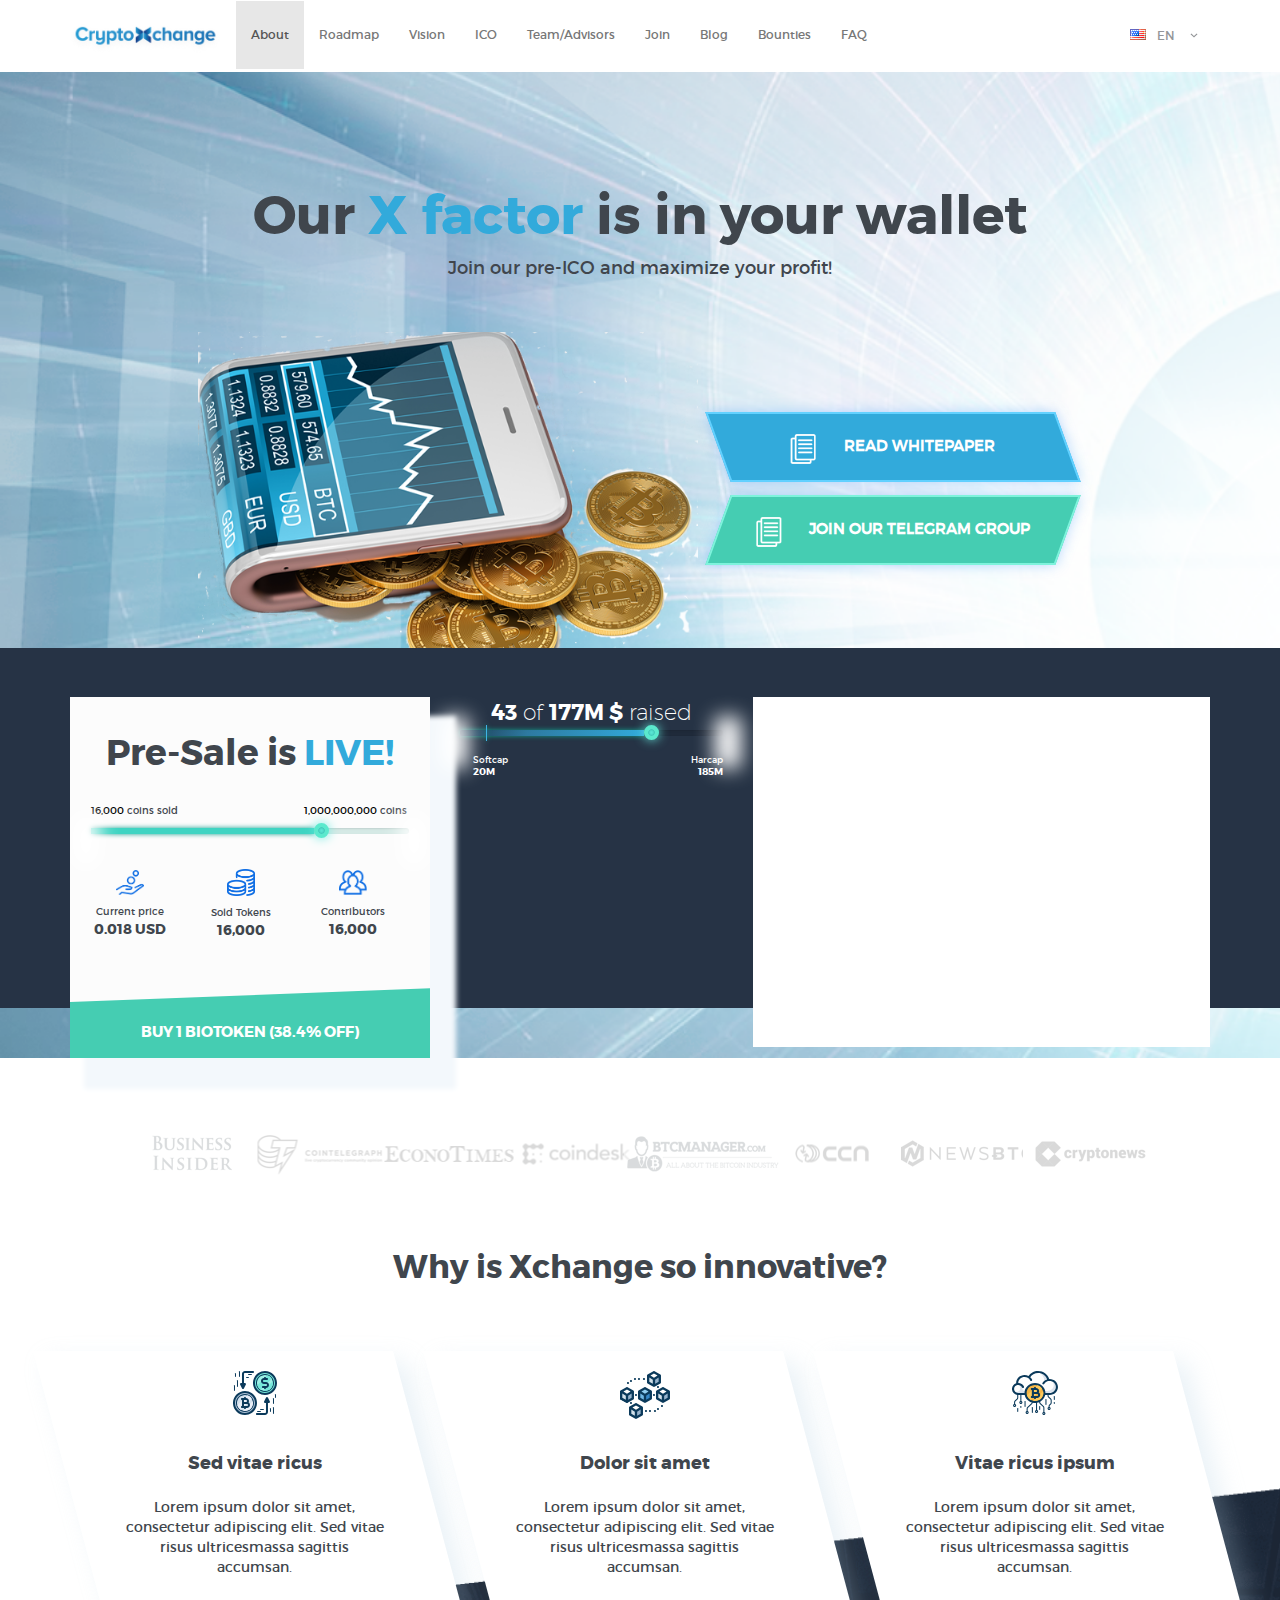
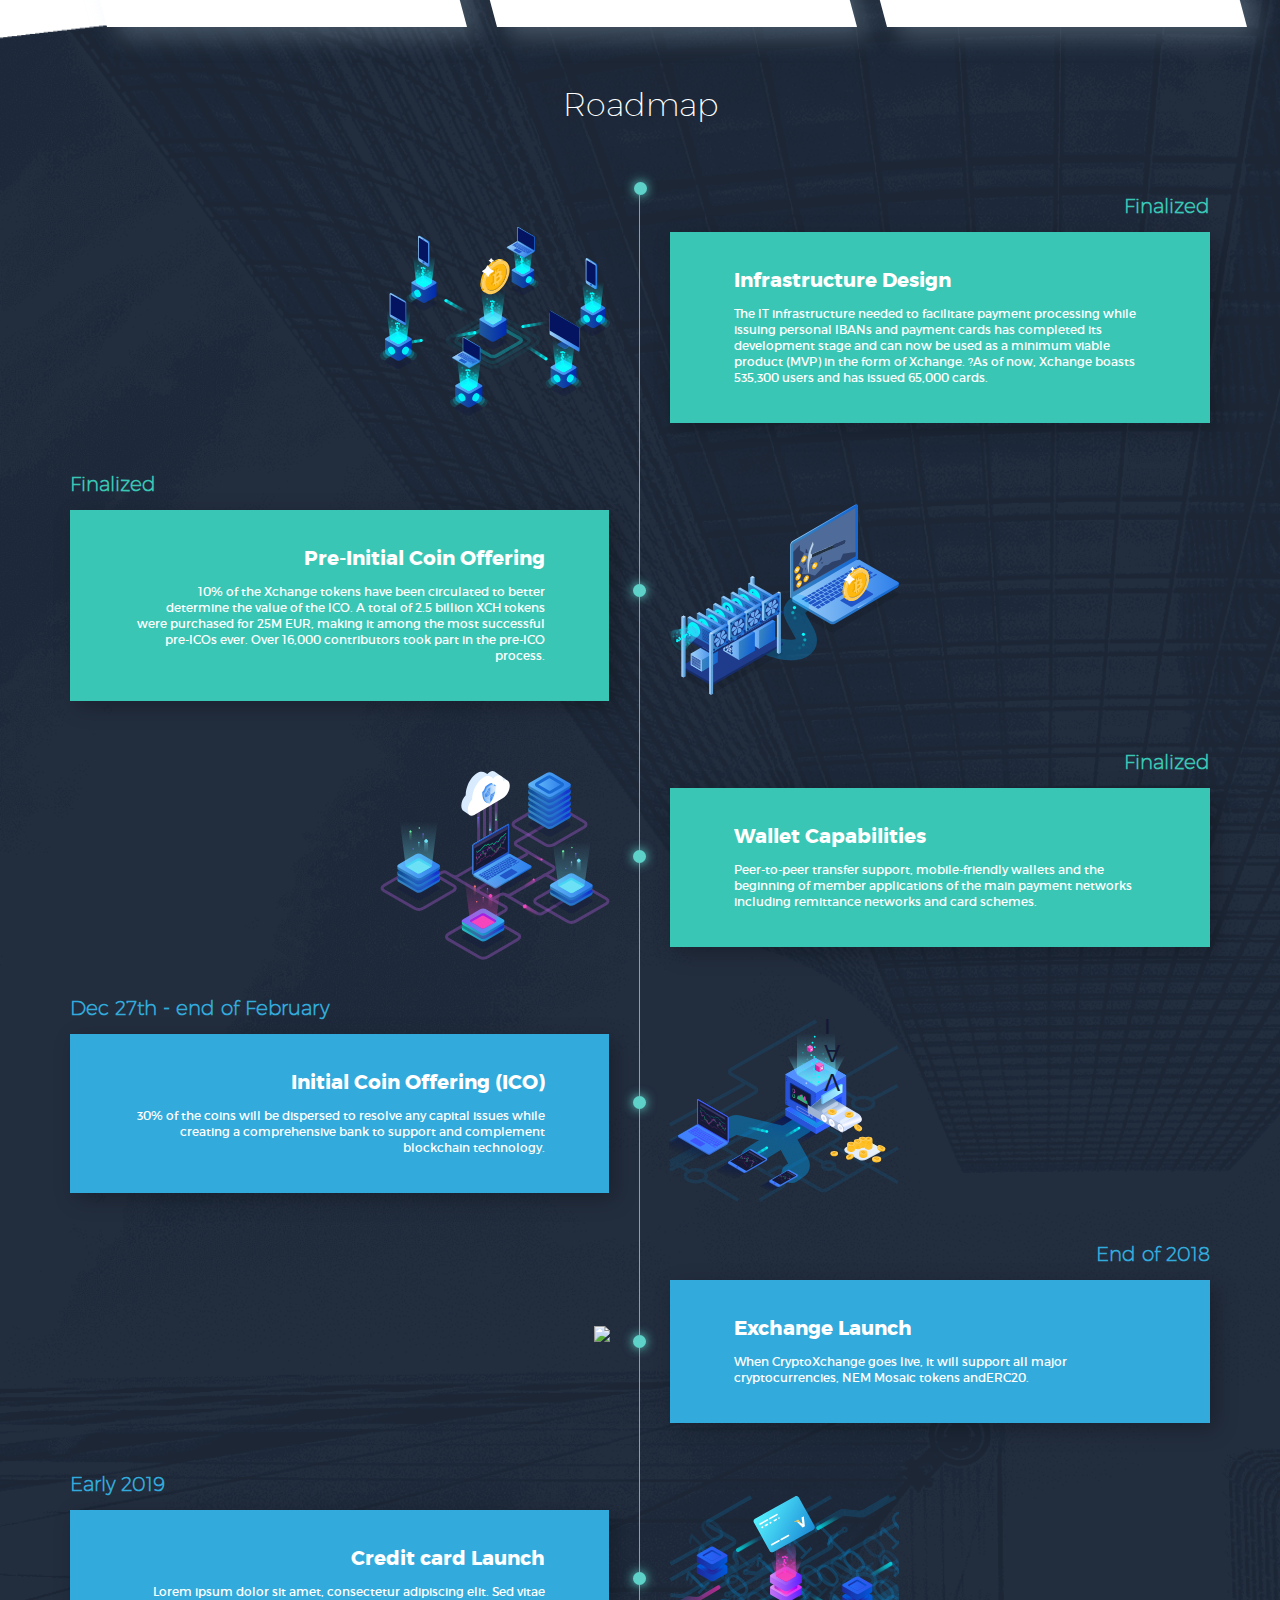
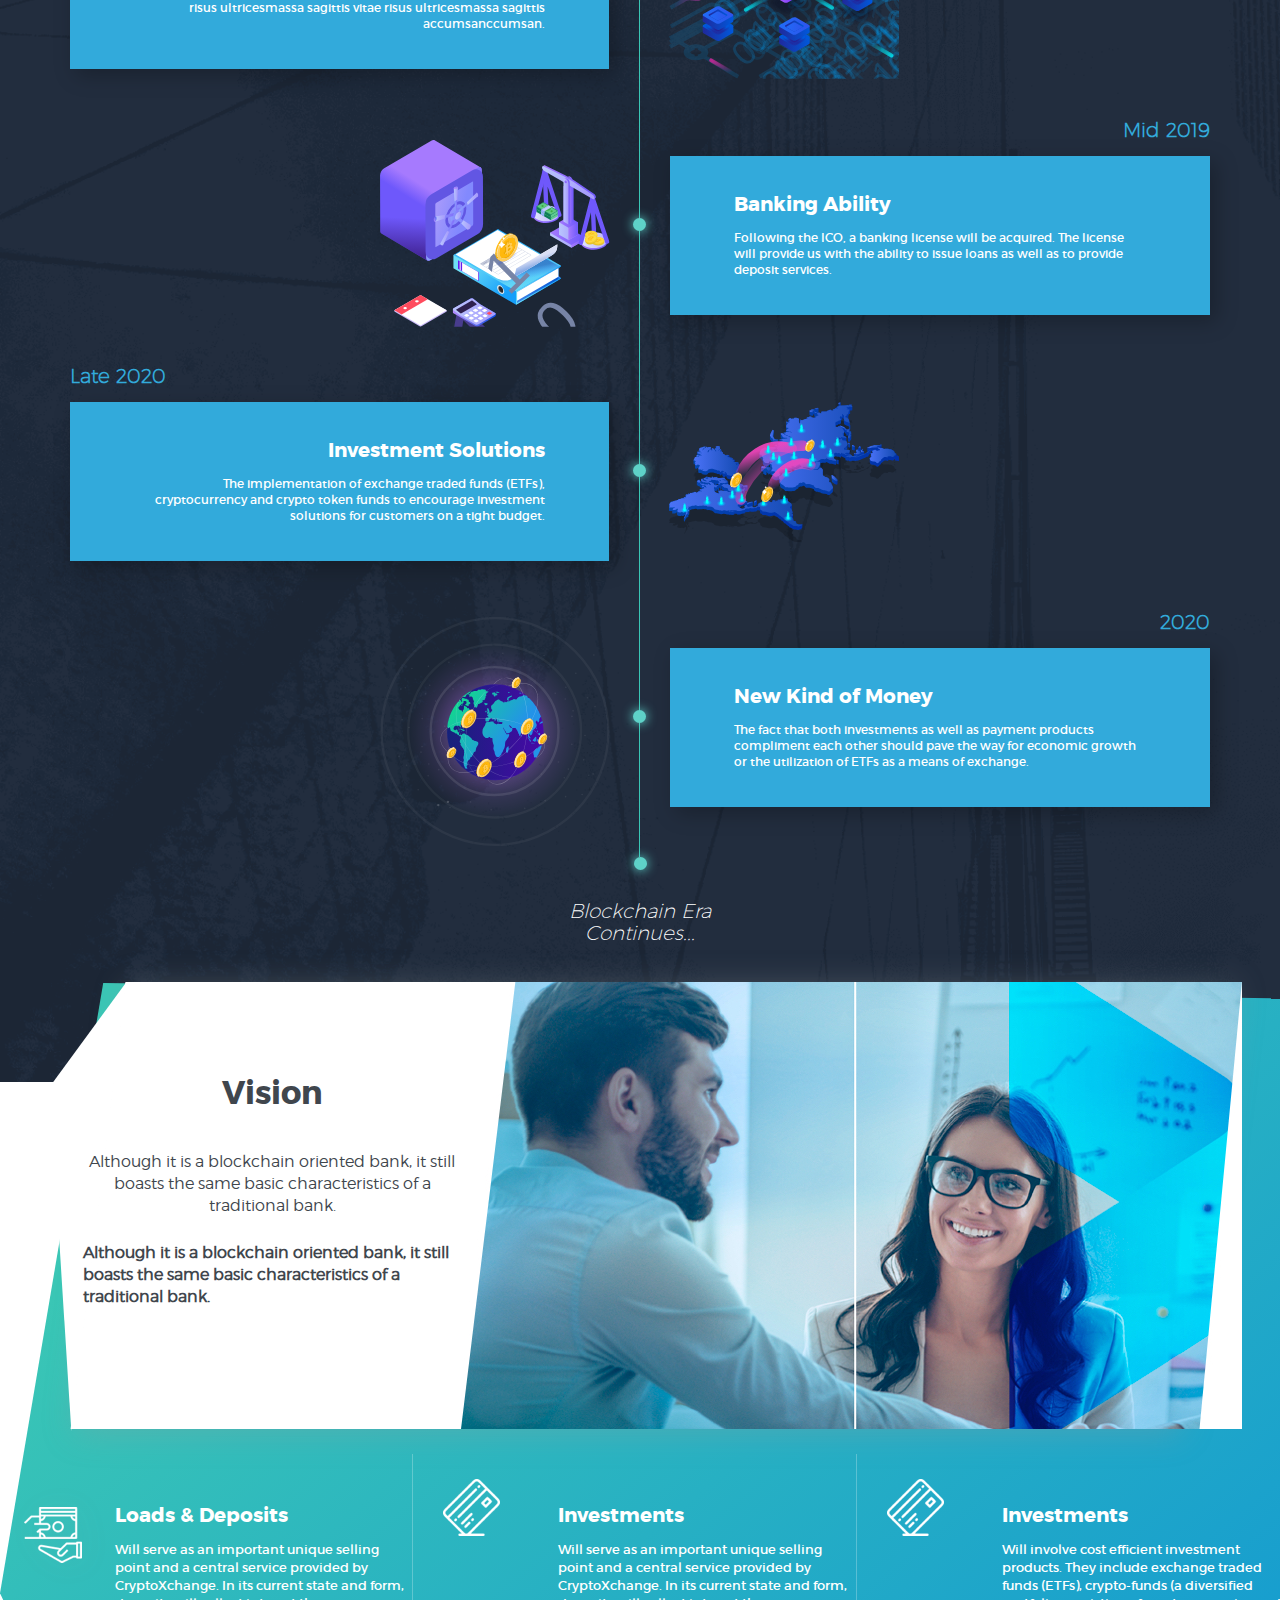
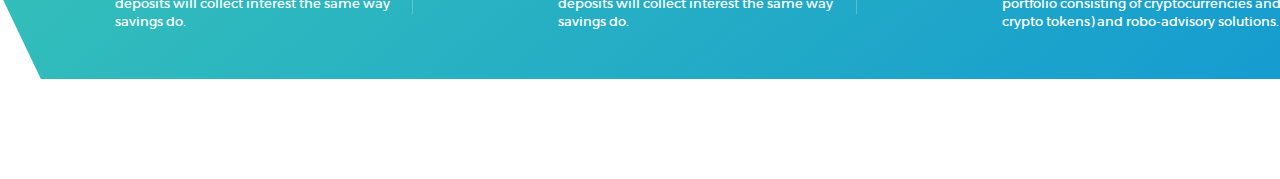
==== index.html @ 77840609 "First commit" ====
<!DOCTYPE html>
<html lang="en">

<head>
    <meta charset="utf-8">
    <meta http-equiv="X-UA-Compatible" content="IE=edge">
    <meta name="viewport" content="width=device-width, initial-scale=1">
    <!-- The above 3 meta tags *must* come first in the head; any other head content must come *after* these tags -->
    <title>CryptoXchange</title>

    <!-- Bootstrap -->
    <link href="css/bootstrap.min.css" rel="stylesheet">
    <link href="css/style.css" rel="stylesheet">
    <link rel="stylesheet" type="text/css" href="css/msdropdown/dd.css" />
    <link rel="stylesheet" type="text/css" href="css/msdropdown/flags.css" />
    <!--     <link href="https://fonts.googleapis.com/css?family=Lato" rel="stylesheet"> -->
    <link rel="stylesheet" href="OwlCarousel/dist/assets/owl.carousel.min.css">
    <link rel="stylesheet" href="OwlCarousel/dist/assets/owl.theme.default.min.css">
    <link rel="stylesheet" href="https://maxcdn.bootstrapcdn.com/font-awesome/4.7.0/css/font-awesome.min.css">
    <link href="https://cdn.rawgit.com/michalsnik/aos/2.1.1/dist/aos.css" rel="stylesheet">
    <link rel="icon" type="image/png" href="images/fav.png" />
    <link href="css/toastr.css" rel="stylesheet" />

</head>

<body>

    <!-- Navbar Starts -->
    <section class="navbar">

        <nav class="navbar navbar-default top-nav">
            <div class="container">
                <div class="navbar-header">
                    <button type="button" class="navbar-toggle" data-toggle="collapse" data-target="#myNavbar">
                        <span class="icon-bar"></span>
                        <span class="icon-bar"></span>
                        <span class="icon-bar"></span>
                    </button>
                    <a class="navbar-brand" href="#">
                        <img src="images/logo.png">
                    </a>
                </div>
                <div class="collapse navbar-collapse" id="myNavbar">
                    <ul class="nav navbar-nav">
                        <li class="active">
                            <a class="mont-regular" href="#">About</a>
                        </li>
                        <li>
                            <a class="mont-regular" href="#">Roadmap</a>
                        </li>
                        <li>
                            <a class="mont-regular" href="#">Vision</a>
                        </li>
                        <li>
                            <a class="mont-regular" href="#">ICO</a>
                        </li>

                        <li>
                            <a class="mont-regular" href="#">Team/Advisors</a>
                        </li>

                        <li>
                            <a class="mont-regular" href="#">Join</a>
                        </li>
                        <li>
                            <a class="mont-regular" href="#">Blog</a>
                        </li>

                        <li>
                            <a class="mont-regular" href="#">Bounties</a>
                        </li>

                        <li>
                            <a class="mont-regular" href="#">FAQ</a>
                        </li>
                    </ul>
                    <ul class="nav navbar-nav navbar-right">
                        <li>
                            <select onchange="changeLanguage(this.value)" name="countries" id="countries" style="min-width: 100px;margin-top: 23px;border-radius: 0px;height: 22px;padding-left: 15px;">
                                <option value='en' data-image="images/msdropdown/icons/blank.gif" data-imagecss="flag us" data-title="English">EN</option>
                                <option value='es' data-image="images/msdropdown/icons/blank.gif" data-imagecss="flag esp" data-title="Spanish">ESP</option>
                            </select>


                        </li>
                    </ul>
                </div>
            </div>
        </nav>

    </section>


    <!-- Navbar Ends -->

    <!-- Landing Section Starts -->

    <section class="landing-section">


        <div class="heading-box">
            <h1 class="header-text p-color mont-bold">Our
                <span class="x-factor mont-bold">X factor </span>is in your wallet</h1>

            <p class="bottom-small p-color mont-light">Join our pre-ICO and maximize your profit!</p>
        </div>

        <div class="image-buttons clearfix">

            <div class="pull-left wallet-phone">

                <img src="images/phone-wallet.png" alt="Phone as Wallet" />

            </div>

            <div class="pull-left slanted-btns-stacked">

                <a class="parallelogram skew-20 slanted text-uppercase text-center white mont-regular blue-bg margin-bottom-13" href="#">

                    <div class="unskew-20">
                        <img src="images/text-document-icon.png" alt="Document image" /> Read whitepaper
                    </div>

                </a>

                <a class="parallelogram skew--20 slanted text-uppercase text-center white mont-regular green-bg" href="#">

                    <div class="unskew--20">
                        <img src="images/text-document-icon.png" alt="Document image" /> Join our telegram group
                    </div>

                </a>


            </div>

        </div>


        <div class="container">



            <div class="row">

                <div class="col-lg-4">
                    <div class="live-presale">
                        <div class="back-div"></div>
                        <div class="padding-wrapper">


                            <h1 class="text-center p-color">Pre-Sale is
                                <span class="mont-bold primary-color text-uppercase">Live!</span>
                            </h1>

                            <div class="floating-p">
                                <p class="left-aligned black mont-light">16,000
                                    <span class="p-color">coins sold</span>
                                </p>
                                <p class="right-aligned black mont-light">1,000,000,000
                                    <span class="p-color">coins</span>
                                </p>
                            </div>
                            <div class="progress presale-progress">
                                <div class="knob"></div>
                                <div class="progress-bar" role="progressbar" aria-valuenow="70" aria-valuemin="0" aria-valuemax="100" style="width:70%">
                                </div>
                            </div>

                            <div class="list-stats clearfix">
                                <ul class="stats cleafix">
                                    <li>

                                        <img src="images/cash.png" class="height50">
                                        <p class="mont-light p-color font-10 li-head">
                                            Current price
                                        </p>
                                        <p class="li-text p-color">
                                            0.018 USD
                                        </p>

                                    </li>

                                    <li>
                                        <img src="images/coins.png" class="height50">
                                        <p class="mont-light p-color font-10 li-head">
                                            Sold Tokens
                                        </p>
                                        <p class="li-text p-color">
                                            16,000
                                        </p>
                                    </li>

                                    <li>
                                        <img src="images/group.png" class="height50">
                                        <p class="mont-light p-color font-10 li-head">
                                            Contributors
                                        </p>
                                        <p class="li-text p-color">
                                            16,000
                                        </p>

                                    </li>


                                </ul>
                            </div>

                        </div>

                        <div class="footer">

                            <p>Buy 1 biotoken (38.4% off)</p>

                        </div>


                    </div>

                </div>

                <div class="col-lg-3">

                    <div class="raised-box">
                        <p class="mont-u-light white text-center raised-text">
                            <span class="white mont-bold">43</span> of
                            <span class="white mont-bold">177M $</span> raised</p>
                    </div>



                    <div class="progress raised-progress">
                        <div class="soft-cap">

                        </div>
                        <div class="knob"></div>
                        <div class="progress-bar" role="progressbar" aria-valuenow="70" aria-valuemin="0" aria-valuemax="100" style="width:70%">
                        </div>
                    </div>

                    <div class="floating-caps">
                        <ul class="two-lists">
                            <li class="soft-cap-bar">
                                <p class="left-aligned black mont-light">Softcap</p>
                                <p class="block-span">20M</p>
                            </li>
                            <li>
                                <p class="right-aligned black mont-light">Harcap</p>
                                <p class="right-aligned block-span">185M</p>
                            </li>
                        </ul>

                    </div>


                </div>


                <div class="col-lg-5">

                    <div class="video-box">
                        <div class="resp-container">
                            <iframe class="resp-iframe" id="video" src="https://www.youtube.com/embed/AASd5ewKNSw?enablejsapi=1&html5=1" frameborder="0"
                                allowfullscreen></iframe>
                        </div>

                        <!-- <div class="video-container">

                        </div> -->

                    </div>


                </div>

            </div>


        </div>

    </section>

    <!-- Landing Section Ends -->


    <!-- News Section -->

    <section class="news-section">
        <ul class="news-list">
            <li>
                <div class="news-img-wrap">
                    <img src="images/insider.png" />
                </div>

            </li>
            <li>
                <div class="news-img-wrap">
                    <img src="images/cointelegram.png" />
                </div>

            </li>
            <li>
                <div class="news-img-wrap">
                    <img src="images/econotimes.png" />
                </div>

            </li>
            <li>
                <div class="news-img-wrap">
                    <img src="images/coindesk.png" />
                </div>
            </li>
            <li>
                <div class="news-img-wrap">
                    <img src="images/btcmanager.png" />
                </div>
            </li>
            <li>
                <div class="news-img-wrap">
                    <img src="images/ccn.png" />
                </div>
            </li>
            <li>
                <div class="news-img-wrap">
                    <img src="images/newsbt.png" />
                </div>
            </li>
            <li>
                <div class="news-img-wrap">
                    <img src="images/cryptonews.png" />
                </div>
            </li>
        </ul>

        <div class='clear'></div>
    </section>


    <!-- News Section -->



    <!-- Why Section -->


    <section class="why-section">


        <h1 class="mont-bold p-color text-center font-32">Why is Xchange so innovative?</h1>

        <div class="roadmap-inner">
            <div class="container">


                <div class="row m-t-66">

                    <div class="col-lg-4">

                        <div class="service-slanted">
                            <div class="unskew-15">


                                <div class="icon">
                                    <svg width="44px" height="44px" viewBox="0 0 44 44" version="1.1" xmlns="http://www.w3.org/2000/svg" xmlns:xlink="http://www.w3.org/1999/xlink">

                                        <g id="Page-1" stroke="none" stroke-width="1" fill="none" fill-rule="evenodd">
                                            <g id="Landing-page-5" transform="translate(-546.000000, -1340.000000)">
                                                <g id="Group-10" transform="translate(345.000000, 1282.000000)">
                                                    <g id="icon1" transform="translate(201.000000, 58.000000)">
                                                        <path d="M37.5,41 C37.224,41 37,40.776 37,40.5 L37,37.5 C37,37.224 37.224,37 37.5,37 C37.776,37 38,37.224 38,37.5 L38,40.5 C38,40.776 37.776,41 37.5,41"
                                                            id="Fill-1" fill="#0B3A5B"></path>
                                                        <path d="M42.5,27 C42.224,27 42,26.776 42,26.5 L42,23.5 C42,23.224 42.224,23 42.5,23 C42.776,23 43,23.224 43,23.5 L43,26.5 C43,26.776 42.776,27 42.5,27"
                                                            id="Fill-3" fill="#0B3A5B"></path>
                                                        <path d="M24,40.5 C24,40.224 24.224,40 24.5,40 L27.5,40 C27.776,40 28,40.224 28,40.5 C28,40.776 27.776,41 27.5,41 L24.5,41 C24.224,41 24,40.776 24,40.5"
                                                            id="Fill-5" fill="#0B3A5B"></path>
                                                        <path d="M27,38.5 C27,38.224 27.224,38 27.5,38 L30.5,38 C30.776,38 31,38.224 31,38.5 C31,38.776 30.776,39 30.5,39 L27.5,39 C27.224,39 27,38.776 27,38.5"
                                                            id="Fill-7" fill="#0B3A5B"></path>
                                                        <path d="M15,3.5 C15,3.224 15.224,3 15.5,3 L18.5,3 C18.776,3 19,3.224 19,3.5 C19,3.776 18.776,4 18.5,4 L15.5,4 C15.224,4 15,3.776 15,3.5"
                                                            id="Fill-9" fill="#0B3A5B"></path>
                                                        <path d="M2.5,6 C2.224,6 2,5.776 2,5.5 L2,2.5 C2,2.224 2.224,2 2.5,2 C2.776,2 3,2.224 3,2.5 L3,5.5 C3,5.776 2.776,6 2.5,6"
                                                            id="Fill-11" fill="#0B3A5B"></path>
                                                        <path d="M40.5,43 C40.224,43 40,42.776 40,42.5 L40,36.5 C40,36.224 40.224,36 40.5,36 C40.776,36 41,36.224 41,36.5 L41,42.5 C41,42.776 40.776,43 40.5,43"
                                                            id="Fill-13" fill="#0B3A5B"></path>
                                                        <path d="M4.5,16 C4.224,16 4,15.776 4,15.5 L4,9.5 C4,9.224 4.224,9 4.5,9 C4.776,9 5,9.224 5,9.5 L5,15.5 C5,15.776 4.776,16 4.5,16"
                                                            id="Fill-15" fill="#0B3A5B"></path>
                                                        <path d="M15.5,7 L13.5,7 C13.224,7 13,6.776 13,6.5 C13,6.224 13.224,6 13.5,6 L15.5,6 C15.776,6 16,6.224 16,6.5 C16,6.776 15.776,7 15.5,7"
                                                            id="Fill-17" fill="#0B3A5B"></path>
                                                        <path d="M1.5,20 C1.224,20 1,19.776 1,19.5 L1,14.5 C1,14.224 1.224,14 1.5,14 C1.776,14 2,14.224 2,14.5 L2,19.5 C2,19.776 1.776,20 1.5,20"
                                                            id="Fill-19" fill="#0B3A5B"></path>
                                                        <path d="M40.5,27 C40.776,27 41,27.224 41,27.5 L41,32.5 C41,32.776 40.776,33 40.5,33 C40.224,33 40,32.776 40,32.5 L40,27.5 C40,27.224 40.224,27 40.5,27"
                                                            id="Fill-21" fill="#0B3A5B"></path>
                                                        <path d="M6.5,0 C6.776,0 7,0.224 7,0.5 L7,5.5 C7,5.776 6.776,6 6.5,6 C6.224,6 6,5.776 6,5.5 L6,0.5 C6,0.224 6.224,0 6.5,0"
                                                            id="Fill-23" fill="#0B3A5B"></path>
                                                        <path d="M23,32 C23,38.075 18.075,43 12,43 C5.925,43 1,38.075 1,32 C1,25.925 5.925,21 12,21 C18.075,21 23,25.925 23,32" id="Fill-25"
                                                            fill="#B0C4D8"></path>
                                                        <path d="M12,22 C6.486,22 2,26.486 2,32 C2,37.514 6.486,42 12,42 C17.514,42 22,37.514 22,32 C22,26.486 17.514,22 12,22 M12,44 C5.383,44 0,38.617 0,32 C0,25.383 5.383,20 12,20 C18.617,20 24,25.383 24,32 C24,38.617 18.617,44 12,44"
                                                            id="Fill-27" fill="#0B3A5B"></path>
                                                        <path d="M12,40 C7.589,40 4,36.411 4,32 C4,27.589 7.589,24 12,24 C16.411,24 20,27.589 20,32 C20,36.411 16.411,40 12,40" id="Fill-29"
                                                            fill="#D4E2EE"></path>
                                                        <path d="M12,23 C7.038,23 3,27.037 3,32 C3,36.963 7.038,41 12,41 C16.962,41 21,36.963 21,32 C21,27.037 16.962,23 12,23 M12,24 C16.418,24 20,27.582 20,32 C20,36.418 16.418,40 12,40 C7.582,40 4,36.418 4,32 C4,27.582 7.582,24 12,24"
                                                            id="Fill-31" fill="#0B3A5B"></path>
                                                        <path d="M14.3472,24.3516 L4.3512,34.3466 C4.9162,36.1886 6.1302,37.7426 7.7232,38.7526 L18.7532,27.7236 C17.7422,26.1296 16.1892,24.9156 14.3472,24.3516"
                                                            id="Fill-33" fill="#EAEFF8"></path>
                                                        <path d="M12,40 C16.418,40 20,36.418 20,32 C20,31.36 19.917,30.741 19.775,30.146 L10.146,39.775 C10.742,39.917 11.36,40 12,40"
                                                            id="Fill-35" fill="#EAEFF8"></path>
                                                        <path d="M14,35 L11,35 L11,33 L14,33 C14.551,33 15,33.448 15,34 C15,34.552 14.551,35 14,35 Z M13,29 C13.551,29 14,29.448 14,30 C14,30.552 13.551,31 13,31 L11,31 L11,29 L13,29 Z M15.599,31.471 C15.847,31.034 16,30.537 16,30 C16,28.346 14.654,27 13,27 C13,26.447 12.552,26 12,26 C11.448,26 11,26.447 11,27 L9,27 C8.448,27 8,27.447 8,28 C8,28.553 8.448,29 9,29 L9,35 C8.448,35 8,35.447 8,36 C8,36.553 8.448,37 9,37 L11,37 C11,37.553 11.448,38 12,38 C12.552,38 13,37.553 13,37 L14,37 C15.654,37 17,35.654 17,34 C17,32.935 16.438,32.003 15.599,31.471 Z"
                                                            id="Fill-37" fill="#0B3A5B"></path>
                                                        <path d="M43,12 C43,18.075 38.075,23 32,23 C25.925,23 21,18.075 21,12 C21,5.925 25.925,1 32,1 C38.075,1 43,5.925 43,12" id="Fill-39"
                                                            fill="#76E8DA"></path>
                                                        <path d="M32,2 C26.486,2 22,6.486 22,12 C22,17.514 26.486,22 32,22 C37.514,22 42,17.514 42,12 C42,6.486 37.514,2 32,2 M32,24 C25.383,24 20,18.617 20,12 C20,5.383 25.383,0 32,0 C38.617,0 44,5.383 44,12 C44,18.617 38.617,24 32,24"
                                                            id="Fill-41" fill="#0B3A5B"></path>
                                                        <path d="M32,20 C27.589,20 24,16.411 24,12 C24,7.589 27.589,4 32,4 C36.411,4 40,7.589 40,12 C40,16.411 36.411,20 32,20" id="Fill-43"
                                                            fill="#9FF0E6"></path>
                                                        <path d="M32,3 C27.038,3 23,7.037 23,12 C23,16.963 27.038,21 32,21 C36.962,21 41,16.963 41,12 C41,7.037 36.962,3 32,3 M32,4 C36.418,4 40,7.582 40,12 C40,16.418 36.418,20 32,20 C27.582,20 24,16.418 24,12 C24,7.582 27.582,4 32,4"
                                                            id="Fill-45" fill="#0B3A5B"></path>
                                                        <path d="M34.3472,4.3516 L24.3512,14.3466 C24.9162,16.1886 26.1302,17.7426 27.7232,18.7526 L38.7532,7.7236 C37.7422,6.1296 36.1892,4.9156 34.3472,4.3516"
                                                            id="Fill-47" fill="#76E8DA"></path>
                                                        <path d="M32,20 C36.418,20 40,16.418 40,12 C40,11.36 39.917,10.741 39.775,10.146 L30.146,19.775 C30.742,19.917 31.36,20 32,20"
                                                            id="Fill-49" fill="#76E8DA"></path>
                                                        <path d="M33,11 L31,11 C30.449,11 30,10.552 30,10 C30,9.448 30.449,9 31,9 L34,9 C34.552,9 35,8.553 35,8 C35,7.447 34.552,7 34,7 L33,7 C33,6.447 32.552,6 32,6 C31.448,6 31,6.447 31,7 C29.346,7 28,8.346 28,10 C28,11.654 29.346,13 31,13 L33,13 C33.551,13 34,13.448 34,14 C34,14.552 33.551,15 33,15 L30,15 C29.448,15 29,15.447 29,16 C29,16.553 29.448,17 30,17 L31,17 C31,17.553 31.448,18 32,18 C32.552,18 33,17.553 33,17 C34.654,17 36,15.654 36,14 C36,12.346 34.654,11 33,11"
                                                            id="Fill-51" fill="#0B3A5B"></path>
                                                        <path d="M36.8945,30.5527 L34.8945,26.5527 C34.5555,25.8747 33.4445,25.8747 33.1055,26.5527 L31.1055,30.5527 C30.9505,30.8627 30.9675,31.2307 31.1495,31.5257 C31.3315,31.8207 31.6535,31.9997 31.9995,31.9997 L32.9995,31.9997 L32.9995,40.9997 C32.9995,41.5517 32.5515,41.9997 31.9995,41.9997 L23.9995,41.9997 C23.4475,41.9997 22.9995,42.4477 22.9995,42.9997 C22.9995,43.5527 23.4475,43.9997 23.9995,43.9997 L31.9995,43.9997 C33.6545,43.9997 34.9995,42.6547 34.9995,40.9997 L34.9995,31.9997 L35.9995,31.9997 C36.3465,31.9997 36.6685,31.8207 36.8505,31.5257 C37.0325,31.2307 37.0495,30.8627 36.8945,30.5527"
                                                            id="Fill-53" fill="#0B3A5B"></path>
                                                        <path d="M20,0 L12,0 C10.346,0 9,1.346 9,3 L9,12 L8,12 C7.653,12 7.332,12.18 7.149,12.475 C6.967,12.77 6.951,13.138 7.105,13.447 L9.105,17.447 C9.275,17.786 9.621,18 10,18 C10.379,18 10.725,17.786 10.895,17.447 L12.895,13.447 C13.049,13.138 13.033,12.77 12.851,12.475 C12.668,12.18 12.347,12 12,12 L11,12 L11,3 C11,2.448 11.449,2 12,2 L20,2 C20.552,2 21,1.553 21,1 C21,0.447 20.552,0 20,0"
                                                            id="Fill-55" fill="#0B3A5B"></path>
                                                    </g>
                                                </g>
                                            </g>
                                        </g>
                                    </svg>
                                </div>

                                <p class="mont-bold p-color text-center font-18 service-head">Sed vitae ricus</p>

                                <p class="mont-e-light font-14 p-color">Lorem ipsum dolor sit amet, consectetur adipiscing elit. Sed vitae risus ultricesmassa sagittis
                                    accumsan.

                                </p>
                            </div>
                        </div>

                    </div>

                    <div class="col-lg-4">

                        <div class="service-slanted">

                            <div class="unskew-15">

                                <div class="icon">
                                    <svg width="50px" height="48px" viewBox="0 0 50 48" version="1.1" xmlns="http://www.w3.org/2000/svg" xmlns:xlink="http://www.w3.org/1999/xlink">

                                        <defs>
                                            <polygon id="path-1" points="0 0 14 0 14 16.0001143 0 16.0001143"></polygon>
                                            <polygon id="path-3" points="0 -0.000457142857 14 -0.000457142857 14 16 0 16"></polygon>
                                        </defs>
                                        <g id="Page-1" stroke="none" stroke-width="1" fill="none" fill-rule="evenodd">
                                            <g id="Landing-page-5" transform="translate(-939.000000, -1337.000000)">
                                                <g id="Group-9" transform="translate(739.000000, 1282.000000)">
                                                    <g id="icon2" transform="translate(200.000000, 55.000000)">
                                                        <path d="M35,24 C35,24.553 34.553,25 34,25 C33.447,25 33,24.553 33,24 C33,23.447 33.447,23 34,23 C34.553,23 35,23.447 35,24"
                                                            id="Fill-1" fill="#0B3A5B"></path>
                                                        <path d="M17,24 C17,24.553 16.553,25 16,25 C15.447,25 15,24.553 15,24 C15,23.447 15.447,23 16,23 C16.553,23 17,23.447 17,24"
                                                            id="Fill-3" fill="#0B3A5B"></path>
                                                        <path d="M12,32 C12,32.553 11.553,33 11,33 C10.447,33 10,32.553 10,32 C10,31.447 10.447,31 11,31 C11.553,31 12,31.447 12,32"
                                                            id="Fill-5" fill="#0B3A5B"></path>
                                                        <path d="M39,16 C39,16.553 38.553,17 38,17 C37.447,17 37,16.553 37,16 C37,15.447 37.447,15 38,15 C38.553,15 39,15.447 39,16"
                                                            id="Fill-7" fill="#0B3A5B"></path>
                                                        <path d="M12,10 C12,10.553 11.553,11 11,11 C10.447,11 10,10.553 10,10 C10,9.447 10.447,9 11,9 C11.553,9 12,9.447 12,10" id="Fill-9"
                                                            fill="#0B3A5B"></path>
                                                        <path d="M9,12 C9,12.553 8.553,13 8,13 C7.447,13 7,12.553 7,12 C7,11.447 7.447,11 8,11 C8.553,11 9,11.447 9,12" id="Fill-11"
                                                            fill="#0B3A5B"></path>
                                                        <path d="M16,8 C16,8.553 15.553,9 15,9 C14.447,9 14,8.553 14,8 C14,7.447 14.447,7 15,7 C15.553,7 16,7.447 16,8" id="Fill-13"
                                                            fill="#0B3A5B"></path>
                                                        <path d="M20,8 C20,8.553 19.553,9 19,9 C18.447,9 18,8.553 18,8 C18,7.447 18.447,7 19,7 C19.553,7 20,7.447 20,8" id="Fill-15"
                                                            fill="#0B3A5B"></path>
                                                        <path d="M25,8 C25,8.553 24.553,9 24,9 C23.447,9 23,8.553 23,8 C23,7.447 23.447,7 24,7 C24.553,7 25,7.447 25,8" id="Fill-17"
                                                            fill="#0B3A5B"></path>
                                                        <path d="M37,38 C37,37.447 37.447,37 38,37 C38.553,37 39,37.447 39,38 C39,38.553 38.553,39 38,39 C37.447,39 37,38.553 37,38"
                                                            id="Fill-19" fill="#0B3A5B"></path>
                                                        <path d="M41,35 C41,34.447 41.447,34 42,34 C42.553,34 43,34.447 43,35 C43,35.553 42.553,36 42,36 C41.447,36 41,35.553 41,35"
                                                            id="Fill-21" fill="#0B3A5B"></path>
                                                        <path d="M34,40 C34,39.447 34.447,39 35,39 C35.553,39 36,39.447 36,40 C36,40.553 35.553,41 35,41 C34.447,41 34,40.553 34,40"
                                                            id="Fill-23" fill="#0B3A5B"></path>
                                                        <path d="M29,40 C29,39.447 29.447,39 30,39 C30.553,39 31,39.447 31,40 C31,40.553 30.553,41 30,41 C29.447,41 29,40.553 29,40"
                                                            id="Fill-25" fill="#0B3A5B"></path>
                                                        <path d="M25,40 C25,39.447 25.447,39 26,39 C26.553,39 27,39.447 27,40 C27,40.553 26.553,41 26,41 C25.447,41 25,40.553 25,40"
                                                            id="Fill-27" fill="#0B3A5B"></path>
                                                        <polygon id="Fill-29" fill="#D3E1EA" points="7 31 1 27.6666667 1 21 7 24.3333333"></polygon>
                                                        <polygon id="Stroke-31" stroke="#0B3A5B" stroke-width="2" stroke-linecap="round" stroke-linejoin="round" points="7 31 1 27.6666667 1 21 7 24.3333333"></polygon>
                                                        <polygon id="Fill-33" fill="#FEFEFE" points="33.5 8 28 4.5 33.5 1 39 4.5"></polygon>
                                                        <polygon id="Fill-35" fill="#D3E1EA" points="34 15 28 11.6666667 28 5 34 8.33333333"></polygon>
                                                        <polygon id="Fill-37" fill="#98B4CD" points="34 15 40 11.6666667 40 5 34 8.33333333"></polygon>
                                                        <g id="Group-41" transform="translate(27.000000, 0.000000)">
                                                            <mask id="mask-2" fill="white">
                                                                <use xlink:href="#path-1"></use>
                                                            </mask>
                                                            <g id="Clip-40"></g>
                                                            <path d="M8.16666667,12.8389714 L8.16666667,8.64697143 L11.6666667,6.58982857 L11.6666667,10.7806857 L8.16666667,12.8389714 Z M2.33333333,6.58982857 L5.83333333,8.64697143 L5.83333333,12.8389714 L2.33333333,10.7806857 L2.33333333,6.58982857 Z M7,2.47554286 L10.5665,4.57154286 L7,6.66754286 L3.4335,4.57154286 L7,2.47554286 Z M13.4341667,3.59097143 L7.60083333,0.1624 C7.22983333,-0.0547428571 6.77016667,-0.0547428571 6.39916667,0.1624 L0.565833333,3.59097143 C0.214666667,3.79782857 0,4.16925714 0,4.57154286 L0,11.4286857 C0,11.8298286 0.214666667,12.2012571 0.565833333,12.4081143 L6.39916667,15.8366857 C6.58583333,15.9464 6.79233333,16.0001143 7,16.0001143 C7.20766667,16.0001143 7.41416667,15.9464 7.60083333,15.8366857 L13.4341667,12.4081143 C13.7853333,12.2012571 14,11.8298286 14,11.4286857 L14,4.57154286 C14,4.16925714 13.7853333,3.79782857 13.4341667,3.59097143 Z"
                                                                id="Fill-39" fill="#0B3A5B" mask="url(#mask-2)"></path>
                                                        </g>
                                                        <polygon id="Fill-42" fill="#FEFEFE" points="42.5 24 37 20.5 42.5 17 48 20.5"></polygon>
                                                        <polygon id="Fill-44" fill="#D3E1EA" points="43 31 37 27.6666667 37 21 43 24.3333333"></polygon>
                                                        <polygon id="Fill-46" fill="#98B4CD" points="43 31 49 27.6666667 49 21 43 24.3333333"></polygon>
                                                        <path d="M44.1666667,28.83897 L44.1666667,24.6471197 L47.6666667,22.5900504 L47.6666667,26.7807578 L44.1666667,28.83897 Z M38.3333333,22.5900504 L41.8333333,24.6471197 L41.8333333,28.83897 L38.3333333,26.7807578 L38.3333333,22.5900504 Z M43,18.4759116 L46.5665,20.5718367 L43,22.6677619 L39.4335,20.5718367 L43,18.4759116 Z M49.4341667,19.5913003 L43.6008333,16.1628513 C43.2298333,15.9457162 42.7701667,15.9457162 42.3991667,16.1628513 L36.5658333,19.5913003 C36.2146667,19.7981501 36,20.1695654 36,20.5718367 L36,27.4287347 C36,27.8298632 36.2146667,28.2012785 36.5658333,28.4081283 L42.3991667,31.8365773 C42.5858333,31.9462876 42.7923333,32 43,32 C43.2076667,32 43.4141667,31.9462876 43.6008333,31.8365773 L49.4341667,28.4081283 C49.7853333,28.2012785 50,27.8298632 50,27.4287347 L50,20.5718367 C50,20.1695654 49.7853333,19.7981501 49.4341667,19.5913003 Z"
                                                            id="Fill-48" fill="#0B3A5B"></path>
                                                        <polygon id="Fill-50" fill="#FEFEFE" points="15.5 40 10 36.5 15.5 33 21 36.5"></polygon>
                                                        <polygon id="Fill-52" fill="#D3E1EA" points="16 47 10 43.6666667 10 37 16 40.3333333"></polygon>
                                                        <polygon id="Fill-54" fill="#98B4CD" points="16 47 22 43.6666667 22 37 16 40.3333333"></polygon>
                                                        <g id="Group-58" transform="translate(9.000000, 32.000000)">
                                                            <mask id="mask-4" fill="white">
                                                                <use xlink:href="#path-3"></use>
                                                            </mask>
                                                            <g id="Clip-57"></g>
                                                            <path d="M8.16666667,12.8389714 L8.16666667,8.64697143 L11.6666667,6.58982857 L11.6666667,10.7806857 L8.16666667,12.8389714 Z M2.33333333,6.58982857 L5.83333333,8.64697143 L5.83333333,12.8389714 L2.33333333,10.7806857 L2.33333333,6.58982857 Z M7,2.47554286 L10.5665,4.57154286 L7,6.66754286 L3.4335,4.57154286 L7,2.47554286 Z M13.4341667,3.59097143 L7.60083333,0.1624 C7.22983333,-0.0547428571 6.77016667,-0.0547428571 6.39916667,0.1624 L0.565833333,3.59097143 C0.214666667,3.79782857 0,4.1704 0,4.57154286 L0,11.4286857 C0,11.8298286 0.214666667,12.2012571 0.565833333,12.4081143 L6.39916667,15.8366857 C6.58583333,15.9464 6.79233333,16.0001143 7,16.0001143 C7.20766667,16.0001143 7.41416667,15.9464 7.60083333,15.8366857 L13.4341667,12.4081143 C13.7853333,12.2012571 14,11.8298286 14,11.4286857 L14,4.57154286 C14,4.1704 13.7853333,3.79782857 13.4341667,3.59097143 Z"
                                                                id="Fill-56" fill="#0B3A5B" mask="url(#mask-4)"></path>
                                                        </g>
                                                        <polygon id="Fill-59" fill="#90CDEF" points="24.5 24 19 20.5 24.5 17 30 20.5"></polygon>
                                                        <polygon id="Fill-61" fill="#6FB7E4" points="25 31 19 27.6666667 19 21 25 24.3333333"></polygon>
                                                        <polygon id="Fill-63" fill="#3688C8" points="25 31 31 27.6666667 31 21 25 24.3333333"></polygon>
                                                        <path d="M26.1666667,28.83897 L26.1666667,24.6471197 L29.6666667,22.5900504 L29.6666667,26.7807578 L26.1666667,28.83897 Z M20.3333333,22.5900504 L23.8333333,24.6471197 L23.8333333,28.83897 L20.3333333,26.7807578 L20.3333333,22.5900504 Z M25,18.4759116 L28.5665,20.5718367 L25,22.6677619 L21.4335,20.5718367 L25,18.4759116 Z M31.4341667,19.5913003 L25.6008333,16.1628513 C25.2298333,15.9457162 24.7701667,15.9457162 24.3991667,16.1628513 L18.5658333,19.5913003 C18.2146667,19.7981501 18,20.1707082 18,20.5718367 L18,27.4287347 C18,27.8298632 18.2146667,28.2012785 18.5658333,28.4081283 L24.3991667,31.8365773 C24.5858333,31.9462876 24.7923333,32 25,32 C25.2076667,32 25.4141667,31.9462876 25.6008333,31.8365773 L31.4341667,28.4081283 C31.7853333,28.2012785 32,27.8298632 32,27.4287347 L32,20.5718367 C32,20.1707082 31.7853333,19.7981501 31.4341667,19.5913003 Z"
                                                            id="Fill-65" fill="#0B3A5B"></path>
                                                        <polygon id="Fill-67" fill="#FEFEFE" points="6.5 24 1 20.5 6.5 17 12 20.5"></polygon>
                                                        <polygon id="Fill-69" fill="#D3E1EA" points="7 31 1 27.6666667 1 21 7 24.3333333"></polygon>
                                                        <polygon id="Fill-71" fill="#98B4CD" points="7 31 13 27.6666667 13 21 7 24.3333333"></polygon>
                                                        <path d="M8.16666667,28.83897 L8.16666667,24.6471197 L11.6666667,22.5900504 L11.6666667,26.7807578 L8.16666667,28.83897 Z M2.33333333,22.5900504 L5.83333333,24.6471197 L5.83333333,28.83897 L2.33333333,26.7807578 L2.33333333,22.5900504 Z M7,18.4759116 L10.5665,20.5718367 L7,22.6677619 L3.4335,20.5718367 L7,18.4759116 Z M13.4341667,19.5913003 L7.60083333,16.1628513 C7.22983333,15.9457162 6.77016667,15.9457162 6.39916667,16.1628513 L0.565833333,19.5913003 C0.214666667,19.7981501 0,20.1695654 0,20.5718367 L0,27.4287347 C0,27.8298632 0.214666667,28.2012785 0.565833333,28.4081283 L6.39916667,31.8365773 C6.58583333,31.9462876 6.79233333,32 7,32 C7.20766667,32 7.41416667,31.9462876 7.60083333,31.8365773 L13.4341667,28.4081283 C13.7853333,28.2012785 14,27.8298632 14,27.4287347 L14,20.5718367 C14,20.1695654 13.7853333,19.7981501 13.4341667,19.5913003 Z"
                                                            id="Fill-73" fill="#0B3A5B"></path>
                                                    </g>
                                                </g>
                                            </g>
                                        </g>
                                    </svg>
                                </div>

                                <p class="mont-bold p-color text-center font-18 service-head">Dolor sit amet</p>

                                <p class="mont-e-light font-14 p-color">Lorem ipsum dolor sit amet, consectetur adipiscing elit. Sed vitae risus ultricesmassa sagittis
                                    accumsan.

                                </p>

                            </div>

                        </div>

                    </div>

                    <div class="col-lg-4">

                        <div class="service-slanted">

                            <div class="unskew-15">

                                <div class="icon">
                                    <svg width="46px" height="44px" viewBox="0 0 46 44" version="1.1" xmlns="http://www.w3.org/2000/svg" xmlns:xlink="http://www.w3.org/1999/xlink">
                                        <!-- Generator: sketchtool 51.2 (57519) - http://www.bohemiancoding.com/sketch -->
                                        <title>DAC2095F-1596-4043-A0E6-27C6C4CD60DB</title>
                                        <desc>Created with sketchtool.</desc>
                                        <defs></defs>
                                        <g id="Page-1" stroke="none" stroke-width="1" fill="none" fill-rule="evenodd">
                                            <g id="Landing-page-5" transform="translate(-1343.000000, -1338.000000)">
                                                <g id="Group-8" transform="translate(1143.000000, 1282.000000)">
                                                    <g id="icon3" transform="translate(200.000000, 56.000000)">
                                                        <path d="M42.3409091,33 C42.0523636,33 41.8181818,32.776 41.8181818,32.5 L41.8181818,31.5 C41.8181818,31.224 42.0523636,31 42.3409091,31 C42.6294545,31 42.8636364,31.224 42.8636364,31.5 L42.8636364,32.5 C42.8636364,32.776 42.6294545,33 42.3409091,33"
                                                            id="Fill-1" fill="#0B3A5B"></path>
                                                        <path d="M8.88636364,37 C8.59781818,37 8.36363636,36.776 8.36363636,36.5 L8.36363636,35.5 C8.36363636,35.224 8.59781818,35 8.88636364,35 C9.17490909,35 9.40909091,35.224 9.40909091,35.5 L9.40909091,36.5 C9.40909091,36.776 9.17490909,37 8.88636364,37"
                                                            id="Fill-3" fill="#0B3A5B"></path>
                                                        <path d="M42.3409091,29 C42.0523636,29 41.8181818,28.776 41.8181818,28.5 L41.8181818,25.5 C41.8181818,25.224 42.0523636,25 42.3409091,25 C42.6294545,25 42.8636364,25.224 42.8636364,25.5 L42.8636364,28.5 C42.8636364,28.776 42.6294545,29 42.3409091,29"
                                                            id="Fill-5" fill="#0B3A5B"></path>
                                                        <path d="M33.9772727,34 C33.6887273,34 33.4545455,33.776 33.4545455,33.5 L33.4545455,28.5 C33.4545455,28.224 33.6887273,28 33.9772727,28 C34.2658182,28 34.5,28.224 34.5,28.5 L34.5,33.5 C34.5,33.776 34.2658182,34 33.9772727,34"
                                                            id="Fill-7" fill="#0B3A5B"></path>
                                                        <path d="M20.3863636,42 C20.0978182,42 19.8636364,41.776 19.8636364,41.5 L19.8636364,36.5 C19.8636364,36.224 20.0978182,36 20.3863636,36 C20.6749091,36 20.9090909,36.224 20.9090909,36.5 L20.9090909,41.5 C20.9090909,41.776 20.6749091,42 20.3863636,42"
                                                            id="Fill-9" fill="#0B3A5B"></path>
                                                        <path d="M27.7045455,39 C27.416,39 27.1818182,38.776 27.1818182,38.5 L27.1818182,35.5 C27.1818182,35.224 27.416,35 27.7045455,35 C27.9930909,35 28.2272727,35.224 28.2272727,35.5 L28.2272727,38.5 C28.2272727,38.776 27.9930909,39 27.7045455,39"
                                                            id="Fill-11" fill="#0B3A5B"></path>
                                                        <path d="M5.75,41 C5.46145455,41 5.22727273,40.776 5.22727273,40.5 L5.22727273,37.5 C5.22727273,37.224 5.46145455,37 5.75,37 C6.03854545,37 6.27272727,37.224 6.27272727,37.5 L6.27272727,40.5 C6.27272727,40.776 6.03854545,41 5.75,41"
                                                            id="Fill-13" fill="#0B3A5B"></path>
                                                        <path d="M13.0681818,36 C12.7796364,36 12.5454545,35.776 12.5454545,35.5 L12.5454545,30.5 C12.5454545,30.224 12.7796364,30 13.0681818,30 C13.3567273,30 13.5909091,30.224 13.5909091,30.5 L13.5909091,35.5 C13.5909091,35.776 13.3567273,36 13.0681818,36"
                                                            id="Fill-15" fill="#0B3A5B"></path>
                                                        <path d="M37.6363636,9 C37.214,9 36.8010455,9.042 36.3975,9.107 C35.4733182,4.49 31.2329545,1 26.1363636,1 C24.2315455,1 22.4459091,1.488 20.9090909,2.341 C19.1987273,3.289 17.7967727,4.688 16.8767727,6.367 C15.663,5.512 14.168,5 12.5454545,5 C8.50372727,5 5.22727273,8.134 5.22727273,12 C5.22727273,12.372 5.267,12.734 5.3245,13.092 C2.89172727,13.519 1.04545455,15.549 1.04545455,18 C1.04545455,20.762 3.38622727,23 6.27272727,23 L37.6363636,23 C41.6780909,23 44.9545455,19.866 44.9545455,16 C44.9545455,12.134 41.6780909,9 37.6363636,9"
                                                            id="Fill-17" fill="#FEFEFE"></path>
                                                        <path d="M32.3927818,9.7725 C33.1967364,9.1525 34.1198727,8.6695 35.1276909,8.3675 C34.0801455,5.0965 31.1392818,2.6215 27.5230545,2.1085 C30.3677364,3.6035 32.3049636,6.4675 32.3927818,9.7725"
                                                            id="Fill-19" fill="#DBE3ED"></path>
                                                        <path d="M40.8972409,10.8809 C41.4774682,11.7909 41.8182864,12.8569 41.8182864,13.9999 C41.8182864,16.0079 40.7874682,17.7849 39.20465,18.8739 C38.1748773,19.5829 36.9109227,19.9999 35.5455591,19.9999 L32.9862864,19.9999 L12.4054682,19.9999 C11.2816045,19.9999 10.4473318,19.0989 10.45465,18.0239 L10.45465,17.9999 C10.45465,16.0329 8.96696818,14.4059 7.01196818,14.0709 C7.83787727,14.8019 8.36374091,15.8389 8.36374091,16.9999 C8.36374091,18.1939 7.81592273,19.2679 6.94715,19.9999 C6.21010455,20.6219 5.24201364,20.9999 4.18192273,20.9999 C3.92892273,20.9999 3.68324091,20.9699 3.44278636,20.9289 C4.12233182,21.5289 5.00783182,21.9079 5.98742273,21.9739 C6.03446818,21.9889 6.11601364,21.9999 6.27283182,21.9999 L37.6364682,21.9999 C39.0028773,21.9999 40.2657864,21.5829 41.2955591,20.8739 C42.8783773,19.7849 43.9091955,18.0079 43.9091955,15.9999 C43.9091955,13.8299 42.70065,11.9359 40.8972409,10.8809"
                                                            id="Fill-21" fill="#DBE3ED"></path>
                                                        <path d="M6.27272727,22 C3.96645455,22 2.09090909,20.206 2.09090909,18 C2.09090909,16.074 3.5305,14.423 5.51268182,14.075 C5.51477273,14.075 5.51686364,14.073 5.51895455,14.073 C5.76463636,14.03 6.0145,14 6.27272727,14 C7.935,14 9.43940909,14.941 10.1064091,16.398 C10.3374545,16.904 10.9553182,17.139 11.4832727,16.914 C12.0122727,16.692 12.2537727,16.104 12.0216818,15.598 C11.0222273,13.412 8.76613636,12 6.27272727,12 C6.27272727,8.691 9.08604545,6 12.5454545,6 C13.8491364,6 15.0953182,6.391 16.1637727,7.117 C17.0283636,7.702 17.7486818,8.487 18.2170455,9.433 C18.3958182,9.793 18.7711364,10.004 19.1621364,10.004 C19.3126818,10.004 19.4642727,9.973 19.6095909,9.907 C20.1312727,9.671 20.3529091,9.074 20.1051364,8.575 C19.6461818,7.647 18.9938182,6.847 18.2295909,6.169 C19.0398182,4.955 20.1239545,3.932 21.4328636,3.206 C22.8557273,2.417 24.4824545,2 26.1363636,2 C30.3056364,2 33.9396364,4.632 35.1293636,8.377 C33.2078182,8.949 31.5476364,10.162 30.4676818,11.877 C30.1686818,12.35 30.3286364,12.964 30.8231364,13.249 C30.9925,13.347 31.1775455,13.393 31.3615455,13.393 C31.717,13.393 32.062,13.221 32.2575,12.908 C33.2235,11.376 34.8031818,10.373 36.6013636,10.09 C36.7414545,10.067 36.8742273,10.053 37.0049091,10.039 C37.214,10.019 37.4230909,10 37.6363636,10 C41.0957727,10 43.9090909,12.691 43.9090909,16 C43.9090909,19.309 41.0957727,22 37.6363636,22 L6.27272727,22 Z M8.88636364,32 C8.59781818,32 8.36363636,31.775 8.36363636,31.5 C8.36363636,31.225 8.59781818,31 8.88636364,31 C9.17490909,31 9.40909091,31.225 9.40909091,31.5 C9.40909091,31.775 9.17490909,32 8.88636364,32 Z M37.1136364,38 C36.8261364,38 36.5909091,37.775 36.5909091,37.5 C36.5909091,37.225 36.8261364,37 37.1136364,37 C37.4011364,37 37.6363636,37.225 37.6363636,37.5 C37.6363636,37.775 37.4011364,38 37.1136364,38 Z M2.61363636,35 C2.32509091,35 2.09090909,34.775 2.09090909,34.5 C2.09090909,34.225 2.32509091,34 2.61363636,34 C2.90218182,34 3.13636364,34.225 3.13636364,34.5 C3.13636364,34.775 2.90218182,35 2.61363636,35 Z M37.6363636,24 C42.2478636,24 46,20.411 46,16 C46,11.589 42.2478636,8 37.6363636,8 C37.4931364,8 37.3488636,8.004 37.2014545,8.013 C35.8214545,3.318 31.3145,0 26.1363636,0 C24.1134091,0 22.1249545,0.511 20.3842727,1.476 C18.8244545,2.341 17.5071818,3.536 16.5244545,4.969 C15.3054545,4.332 13.9495,4 12.5454545,4 C7.93395455,4 4.18181818,7.589 4.18181818,12 C4.18181818,12.113 4.18495455,12.229 4.19122727,12.348 C1.7135,13.177 0,15.424 0,18 C0,20.967 2.2655,23.432 5.22727273,23.91 L5.22727273,26.672 C5.22727273,27.072 5.06418182,27.449 4.76831818,27.732 L2.85618182,29.561 C2.36272727,30.033 2.09090909,30.66 2.09090909,31.328 L2.09090909,33.092 C1.4835,33.299 1.04545455,33.849 1.04545455,34.5 C1.04545455,35.327 1.74904545,36 2.61363636,36 C3.47822727,36 4.18181818,35.327 4.18181818,34.5 C4.18181818,33.849 3.74377273,33.299 3.13636364,33.092 L3.13636364,31.328 C3.13636364,30.928 3.29945455,30.551 3.59531818,30.268 L5.50745455,28.439 C6.00090909,27.967 6.27272727,27.34 6.27272727,26.672 L6.27272727,24 L8.36363636,24 L8.36363636,30.092 C7.75622727,30.299 7.31818182,30.849 7.31818182,31.5 C7.31818182,32.327 8.02177273,33 8.88636364,33 C9.75095455,33 10.4545455,32.327 10.4545455,31.5 C10.4545455,30.849 10.0165,30.299 9.40909091,30.092 L9.40909091,24 L35.5454545,24 L35.5454545,24.672 C35.5454545,25.34 35.8172727,25.967 36.3107273,26.439 L38.2228636,28.268 C38.5187273,28.551 38.6818182,28.928 38.6818182,29.328 L38.6818182,31.672 C38.6818182,32.072 38.5187273,32.449 38.2228636,32.732 L37.3561818,33.561 C36.8627273,34.033 36.5909091,34.66 36.5909091,35.328 L36.5909091,36.092 C35.9835,36.299 35.5454545,36.849 35.5454545,37.5 C35.5454545,38.327 36.2490455,39 37.1136364,39 C37.9782273,39 38.6818182,38.327 38.6818182,37.5 C38.6818182,36.849 38.2437727,36.299 37.6363636,36.092 L37.6363636,35.328 C37.6363636,34.928 37.7994545,34.551 38.0953182,34.268 L38.962,33.439 C39.4554545,32.967 39.7272727,32.34 39.7272727,31.672 L39.7272727,29.328 C39.7272727,28.66 39.4554545,28.033 38.962,27.561 L37.0498636,25.732 C36.754,25.449 36.5909091,25.072 36.5909091,24.672 L36.5909091,24 L37.6363636,24 Z"
                                                            id="Fill-23" fill="#0B3A5B"></path>
                                                        <path d="M32.4090909,22 C32.4090909,26.971 28.1969545,31 23,31 C17.8030455,31 13.5909091,26.971 13.5909091,22 C13.5909091,17.029 17.8030455,13 23,13 C28.1969545,13 32.4090909,17.029 32.4090909,22"
                                                            id="Fill-25" fill="#F4B445"></path>
                                                        <path d="M31.8863636,43 C31.5988636,43 31.3636364,42.775 31.3636364,42.5 C31.3636364,42.225 31.5988636,42 31.8863636,42 C32.1738636,42 32.4090909,42.225 32.4090909,42.5 C32.4090909,42.775 32.1738636,43 31.8863636,43 M14.6363636,22 C14.6363636,17.589 18.3885,14 23,14 C27.6115,14 31.3636364,17.589 31.3636364,22 C31.3636364,26.411 27.6115,30 23,30 C18.3885,30 14.6363636,26.411 14.6363636,22 M24.5681818,41 C24.2806818,41 24.0454545,40.775 24.0454545,40.5 C24.0454545,40.225 24.2806818,40 24.5681818,40 C24.8556818,40 25.0909091,40.225 25.0909091,40.5 C25.0909091,40.775 24.8556818,41 24.5681818,41 M15.1590909,42 C14.8705455,42 14.6363636,41.775 14.6363636,41.5 C14.6363636,41.225 14.8705455,41 15.1590909,41 C15.4476364,41 15.6818182,41.225 15.6818182,41.5 C15.6818182,41.775 15.4476364,42 15.1590909,42 M32.4090909,41.092 L32.4090909,36.828 C32.4090909,36.16 32.1372727,35.533 31.6438182,35.061 L28.6862273,32.232 C28.3903636,31.949 28.2272727,31.572 28.2272727,31.172 L28.2272727,30.646 C31.3469091,28.914 33.4545455,25.691 33.4545455,22 C33.4545455,16.486 28.7646364,12 23,12 C17.2353636,12 12.5454545,16.486 12.5454545,22 C12.5454545,26.451 15.6044545,30.23 19.8155455,31.522 C19.7496818,31.788 19.6116818,32.034 19.4046818,32.232 L15.4016364,36.061 C14.9081818,36.533 14.6363636,37.16 14.6363636,37.828 L14.6363636,40.092 C14.0289545,40.299 13.5909091,40.849 13.5909091,41.5 C13.5909091,42.327 14.2945,43 15.1590909,43 C16.0236818,43 16.7272727,42.327 16.7272727,41.5 C16.7272727,40.849 16.2892273,40.299 15.6818182,40.092 L15.6818182,37.828 C15.6818182,37.428 15.8449091,37.051 16.1407727,36.768 L20.1438182,32.939 C20.4825455,32.614 20.7094091,32.213 20.8223182,31.778 C21.5248636,31.922 22.2535455,32 23,32 C23.3523182,32 23.7015,31.982 24.0454545,31.949 L24.0454545,39.092 C23.4380455,39.299 23,39.849 23,40.5 C23,41.327 23.7035909,42 24.5681818,42 C25.4327727,42 26.1363636,41.327 26.1363636,40.5 C26.1363636,39.849 25.6983182,39.299 25.0909091,39.092 L25.0909091,31.799 C25.8185455,31.656 26.5169091,31.437 27.1818182,31.159 L27.1818182,31.172 C27.1818182,31.84 27.4536364,32.467 27.9470909,32.939 L30.9046818,35.768 C31.2005455,36.051 31.3636364,36.428 31.3636364,36.828 L31.3636364,41.092 C30.7562273,41.299 30.3181818,41.849 30.3181818,42.5 C30.3181818,43.327 31.0217727,44 31.8863636,44 C32.7509545,44 33.4545455,43.327 33.4545455,42.5 C33.4545455,41.849 33.0165,41.299 32.4090909,41.092"
                                                            id="Fill-27" fill="#0B3A5B"></path>
                                                        <path d="M25.4533682,14.3516 L15.00405,24.3466 C15.5936864,26.1886 16.8639136,27.7426 18.5293227,28.7526 L30.0596409,17.7236 C29.0037318,16.1296 27.3790955,14.9156 25.4533682,14.3516"
                                                            id="Fill-29" fill="#FECA5B"></path>
                                                        <path d="M23,30 C27.6188182,30 31.3636364,26.418 31.3636364,22 C31.3636364,21.36 31.2768636,20.741 31.1284091,20.146 L21.0617273,29.775 C21.6848182,29.917 22.3309091,30 23,30"
                                                            id="Fill-31" fill="#FECA5B"></path>
                                                        <path d="M25.0909091,25 L21.9545455,25 L21.9545455,23 L25.0909091,23 C25.6669545,23 26.1363636,23.448 26.1363636,24 C26.1363636,24.552 25.6669545,25 25.0909091,25 Z M24.0454545,19 C24.6215,19 25.0909091,19.448 25.0909091,20 C25.0909091,20.552 24.6215,21 24.0454545,21 L21.9545455,21 L21.9545455,19 L24.0454545,19 Z M26.7625909,21.471 C27.0218636,21.034 27.1818182,20.537 27.1818182,20 C27.1818182,18.346 25.7746364,17 24.0454545,17 C24.0454545,16.447 23.5770909,16 23,16 C22.4229091,16 21.9545455,16.447 21.9545455,17 L19.8636364,17 C19.2865455,17 18.8181818,17.447 18.8181818,18 C18.8181818,18.553 19.2865455,19 19.8636364,19 L19.8636364,25 C19.2865455,25 18.8181818,25.447 18.8181818,26 C18.8181818,26.553 19.2865455,27 19.8636364,27 L21.9545455,27 C21.9545455,27.553 22.4229091,28 23,28 C23.5770909,28 24.0454545,27.553 24.0454545,27 L25.0909091,27 C26.8200909,27 28.2272727,25.654 28.2272727,24 C28.2272727,22.935 27.6397273,22.003 26.7625909,21.471 Z"
                                                            id="Fill-33" fill="#0B3A5B"></path>
                                                    </g>
                                                </g>
                                            </g>
                                        </g>
                                    </svg>
                                </div>

                                <p class="mont-bold p-color text-center font-18 service-head">Vitae ricus ipsum</p>

                                <p class="mont-e-light font-14 p-color">Lorem ipsum dolor sit amet, consectetur adipiscing elit. Sed vitae risus ultricesmassa sagittis
                                    accumsan.

                                </p>

                            </div>

                        </div>

                    </div>

                </div>

            </div>






            <!-- Why Section -->



            <!-- Roadmap Section -->



            <section class="roadmap-section">



                <div>

                    <div class="container">




                        <h1 class="font-32 mont-u-light white text-center p-t-60">Roadmap</h1>

                        <div class="timeline">


                            <ul class="days clearfix">
                                <li class="day completed start">
                                    <div class="events">

                                        <div class="date-status">
                                            Finalized
                                        </div>

                                        <div class="events-inner">

                                            <h1>Infrastructure Design</h1>
                                            <p>The IT infrastructure needed to facilitate payment processing while issuing personal
                                                IBANs and payment cards has completed its development stage and can now be
                                                used as a minimum viable product (MVP) in the form of Xchange. ?As of now,
                                                Xchange boasts 535,300 users and has issued 65,000 cards.</p>
                                        </div>

                                        <div class="date">
                                            <img src="images/infrastructure-design.svg" />
                                        </div>
                                    </div>
                                </li>

                                <li class="day completed">
                                    <div class="events">

                                        <div class="date-status">
                                            Finalized
                                        </div>

                                        <div class="events-inner">
                                            <h1>Pre-Initial Coin Offering</h1>
                                            <p>10% of the Xchange tokens have been circulated to better determine the value
                                                of the ICO. A total of 2.5 billion XCH tokens were purchased for 25M EUR,
                                                making it among the most successful pre-ICOs ever. Over 16,000 contributors
                                                took part in the pre-ICO process.
                                            </p>
                                        </div>
                                        <div class="date">
                                            <img src="images/pre-ico.svg" />
                                        </div>
                                    </div>
                                </li>

                                <li class="day completed">
                                    <div class="events">

                                        <div class="date-status">
                                            Finalized
                                        </div>

                                        <div class="events-inner">
                                            <h1>Wallet Capabilities</h1>
                                            <p>Peer-to-peer transfer support, mobile-friendly wallets and the beginning of member
                                                applications of the main payment networks including remittance networks and
                                                card schemes.</p>
                                        </div>
                                        <div class="date">
                                            <img src="images/wallet-capabilites.svg" />
                                        </div>
                                    </div>
                                </li>

                                <li class="day">
                                    <div class="events">
                                        <div class="date-status">
                                            Dec 27th - end of February
                                        </div>

                                        <div class="events-inner">
                                            <h1>Initial Coin Offering (ICO)</h1>
                                            <p>30% of the coins will be dispersed to resolve any capital issues while creating
                                                a comprehensive bank to support and complement blockchain technology.</p>
                                        </div>
                                        <div class="date">
                                            <img src="images/ico.svg" />
                                        </div>
                                    </div>
                                </li>

                                <li class="day">
                                    <div class="events">

                                        <div class="date-status">
                                            End of 2018
                                        </div>

                                        <div class="events-inner">
                                            <h1>Exchange Launch</h1>
                                            <p>When CryptoXchange goes live, it will support all major cryptocurrencies, NEM
                                                Mosaic tokens andERC20.
                                            </p>
                                        </div>
                                        <div class="date">
                                            <img src="images/exchange-launch.svg" />
                                        </div>
                                    </div>
                                </li>

                                <li class="day">
                                    <div class="events">
                                        <div class="date-status">
                                            Early 2019
                                        </div>
                                        <div class="events-inner">
                                            <h1>Credit card Launch</h1>
                                            <p>Lorem ipsum dolor sit amet, consectetur adipiscing elit. Sed vitae risus ultricesmassa
                                                sagittis vitae risus ultricesmassa sagittis accumsanccumsan.</p>
                                        </div>
                                        <div class="date">
                                            <img src="images/credit-card-launch.svg" />
                                        </div>
                                    </div>
                                </li>

                                <li class="day">
                                    <div class="events">
                                        <div class="date-status">
                                            Mid 2019
                                        </div>

                                        <div class="events-inner">
                                            <h1>Banking Ability</h1>
                                            <p>Following the ICO, a banking license will be acquired. The license will provide
                                                us with the ability to issue loans as well as to provide deposit services.</p>
                                        </div>
                                        <div class="date">
                                            <img src="images/banking-ability.svg" />
                                        </div>
                                    </div>
                                </li>

                                <li class="day">
                                    <div class="events">
                                        <div class="date-status">
                                            Late 2020
                                        </div>
                                        <div class="events-inner">
                                            <h1>Investment Solutions</h1>
                                            <p>The implementation of exchange traded funds (ETFs), cryptocurrency and crypto
                                                token funds to encourage investment solutions for customers on a tight budget.</p>
                                        </div>
                                        <div class="date">
                                            <img src="images/investment-solutions.svg" />
                                        </div>
                                    </div>
                                </li>

                                <li class="day">
                                    <div class="events">
                                        <div class="date-status">
                                            2020
                                        </div>
                                        <div class="events-inner">
                                            <h1>New Kind of Money</h1>
                                            <p>The fact that both investments as well as payment products compliment each other
                                                should pave the way for economic growth or the utilization of ETFs as a means
                                                of exchange.</p>
                                        </div>
                                        <div class="date">
                                            <img src="images/new-kind-of-money.svg" />
                                        </div>
                                    </div>
                                </li>
                            </ul>

                            <div class="year year--end">
                                <div class="inner">
                                    <span class="era-continues">Blockchain Era
                                        <br/> Continues...
                                    </span>
                                </div>
                            </div>
                        </div>

                    </div>

                </div>

        </div>

        </section>



    </section>

    <section class="vision-section">





        <div class="vision-inner">

            <div class="slant-big-div">

                <div class="unset-slant-big">


                    <div class="arrow-left"></div>


                    <div class="row">


                        <div class="col-lg-4 no-padding">
                            <div class="text-content">
                                <h1 class="font-32 p-color text-center mont-bold m-b-25">Vision</h1>
                                <p>Although it is a blockchain oriented bank, it still boasts the same basic characteristics
                                    of a traditional bank. </p>
                                <strong>Although it is a blockchain oriented bank, it still boasts the same basic characteristics
                                    of a traditional bank.</strong>
                            </div>

                        </div>

                        <div class="col-lg-8 no-padding">

                            <div class="img-box-full">
                                <img src="images/vision.jpg" alt="Vision Image" />
                            </div>

                        </div>

                    </div>

                </div>

            </div>

            <div class="clear"></div>

            <div class="row">


                <div class="col-md-4">
                    <div class="box clearfix">

                        <div class="pull-left box-image">
                            <img src="images/loads-deposits.png" alt="Load De[osits" />
                        </div>

                        <div class="pull-left box-content">
                            <h1 class="font-20 mont-bold white m-b-15">Loads & Deposits</h1>
                            <p class="mont-light white font-13">Will serve as an important unique selling point and a central service provided by CryptoXchange.
                                In its current state and form, deposits will collect interest the same way savings do.</p>
                        </div>

                    </div>
                </div>


                <div class="col-md-4">
                    <div class="box clearfix">

                        <div class="pull-left box-image">
                            <img src="images/investments.png" alt="Investments" />
                        </div>

                        <div class="pull-left box-content">
                            <h1 class="font-20 mont-bold white m-b-15">Investments</h1>
                            <p class="mont-light white font-13">Will serve as an important unique selling point and a central service provided by CryptoXchange.
                                In its current state and form, deposits will collect interest the same way savings do.</p>
                        </div>

                    </div>
                </div>


                <div class="col-md-4">
                    <div class="box clearfix">

                        <div class="pull-left box-image">
                            <img src="images/investments.png" alt="Investments" />
                        </div>

                        <div class="pull-left box-content">
                            <h1 class="font-20 mont-bold white m-b-15">Investments</h1>
                            <p class="mont-light white font-13">Will involve cost efficient investment products. They include exchange traded funds (ETFs), crypto-funds (a diversified portfolio consisting of cryptocurrencies and crypto tokens) and robo-advisory solutions.</p>
                        </div>

                    </div>
                </div>

            </div>

        </div>





    </section>


    <!-- Roadmap Section -->


    <script src="https://cdn.rawgit.com/michalsnik/aos/2.1.1/dist/aos.js"></script>
    <script src="https://ajax.googleapis.com/ajax/libs/jquery/1.12.4/jquery.min.js"></script>
    <script src="js/bootstrap.min.js"></script>
    <script src="js/msdropdown/jquery.dd.min.js"></script>
    <script>
        $(document).ready(function () {
            $("#countries").msDropdown();
        })

    </script>
    <script src="OwlCarousel/dist/owl.carousel.min.js"></script>
    <script src="translate/jquery.translate.js"></script>
    <script src="translate/spanish.js"></script>
    <script src="js/toastr.js"></script>
    <script src="js/custom.js"></script>


</body>

</html>
---- css/style.css ----
@font-face {
    font-family: 'mont-black';
    src: url('../fonts/mont/montserrat-black-webfont.woff2') format('woff2'), url('../fonts/mont/montserrat-black-webfont.woff') format('woff');
    font-weight: normal;
    font-style: normal;
}

@font-face {
    font-family: 'mont-bold';
    src: url('../fonts/mont/montserrat-bold-webfont.woff2') format('woff2'), url('../fonts/mont/montserrat-bold-webfont.woff') format('woff');
    font-weight: normal;
    font-style: normal;
}

@font-face {
    font-family: 'mont-e-bold';
    src: url('../fonts/mont/montserrat-extrabold-webfont.woff2') format('woff2'), url('../fonts/mont/montserrat-extrabold-webfont.woff') format('woff');
    font-weight: normal;
    font-style: normal;
}

@font-face {
    font-family: 'mont-hair-line';
    src: url('../fonts/mont/montserrat-hairline-webfont.woff2') format('woff2'), url('../fonts/mont/montserrat-hairline-webfont.woff') format('woff');
    font-weight: normal;
    font-style: normal;
}

@font-face {
    font-family: 'mont-light';
    src: url('../fonts/mont/montserrat-light-webfont.woff2') format('woff2'), url('../fonts/mont/montserrat-light-webfont.woff') format('woff');
    font-weight: normal;
    font-style: normal;
}

@font-face {
    font-family: 'mont-regular';
    src: url('../fonts/mont/montserrat-regular-webfont.woff2') format('woff2'), url('../fonts/mont/montserrat-regular-webfont.woff') format('woff');
    font-weight: normal;
    font-style: normal;
}

@font-face {
    font-family: 'mont-semi-bold';
    src: url('../fonts/mont/montserrat-semibold-webfont.woff2') format('woff2'), url('../fonts/mont/montserrat-semibold-webfont.woff') format('woff');
    font-weight: normal;
    font-style: normal;
}

@font-face {
    font-family: 'mont-thin';
    src: url('../fonts/mont/montserrat-thin-webfont.woff2') format('woff2'), url('../fonts/mont/montserrat-thin-webfont.woff') format('woff');
    font-weight: normal;
    font-style: normal;
}

@font-face {
    font-family: 'mont-u-light';
    src: url('../fonts/mont/montserrat-ultralight-webfont.woff2') format('woff2'), url('../fonts/mont/montserrat-ultralight-webfont.woff') format('woff');
    font-weight: normal;
    font-style: normal;
}

@font-face {
    font-family: 'myriad-regular';
    src: url('../fonts/myriad/MyriadPro-Regular.eot?#iefix') format('embedded-opentype'), url('../fonts/myriad/MyriadPro-Regular.otf') format('opentype'), url('../fonts/myriad/MyriadPro-Regular.woff') format('woff'), url('../fonts/myriad/MyriadPro-Regular.ttf') format('truetype'), url('MyriadPro-Regular.svg#MyriadPro-Regular') format('svg');
    font-weight: normal;
    font-style: normal;
}

a, p, span, label, h1, h2, h3, h4, li, ul, .navbar {
    margin: 0;
    padding: 0;
    font-family: mont-regular;
}

.no-padding{
    padding:0;
}

.clear {
    clear: both
}

* {
    transition: all 0.3s;
}

.black {
    color: black;
}

.primary-color {
    color: #32AADB
}

.white {
    color: white;
}

.p-color {
    color: #40464D;
}

.uppercase {
    text-transform: uppercase;
}

.center {
    text-align: center;
}

.left-aligned {
    text-align: left;
}

.right-aligned {
    text-align: right;
}

.lato {
    font-family: 'Lato', sans-serif;
}

.mont-e-bold {
    font-family: 'mont-e-bold';
}

.mont-black {
    font-family: 'mont-black';
}

.mont-semi-bold {
    font-family: 'mont-semi-bold';
}

.mont-u-light {
    font-family: 'mont-u-light';
}

.mont-regular {
    font-family: 'mont-regular';
}

.mont-bold {
    font-family: 'mont-bold';
}

.myriad-regular {
    font-family: 'myriad-regular';
}

.font-10 {
    font-size: 10px;
}

.font-13 {
    font-size: 13px;
}

.font-14 {
    font-size: 14px;
}

.font-15 {
    font-size: 15px;
    font-weight: 900;
    color: black;
}

.font-16 {
    font-size: 16px;
}

.font-18 {
    font-size: 18px;
}

.font-20 {
    font-size: 20px;
}

.font-22 {
    font-size: 22px;
}

.font-24 {
    font-size: 24px;
}

.font-16 {
    font-size: 16px;
}

.font-30 {
    font-size: 30px;
}

.font-90 {
    font-size: 90px;
}

.font-26 {
    font-size: 26px;
}

.font-32 {
    font-size: 32px;
}

li>a:hover, a {
    text-decoration: none !important;
}

.top-nav {
    border-radius: 0;
    margin: 0;
    min-height: 70px;
    background: white;
    border: none;
}

.top-nav li a {
    color: #40464D;
    font-size: 12px;
    line-height: 38px;
}

.top-nav active>a {
    background-color: transparent;
}

#countries_msdd .ddlabel {
    color: #939598;
    font-size: 12px;
}

.dd .ddTitle .ddTitleText {
    padding-top: 1px !important;
}

.navbar-brand>img {
    width: 151px;
    padding-top: 8px;
}

.heading-box {
    padding-top: 115px;
}

.header-text {
    font-size: 54px;
    text-align: center;
}

.x-factor {
    color: #32AADB;
    font-size: 54px;
    text-align: center;
}

.bottom-small {
    font-size: 18px;
    padding-top: 10px;
    text-align: center;
}

.image-buttons {
    margin: auto;
    width: 885px;
    padding-top: 50px;
}

.wallet-phone img {
    min-width: 500px;
    max-width: 500px;
}

.slanted-btns-stacked {
    padding: 80px 0 0 20px;
}

/* Paralellogram buttons */

.skew-20 {
    transform: skew(20deg);
}

.skew--20 {
    transform: skew(-20deg);
}

.unskew-20 {
    transform: skew(-20deg);
}

.unskew--20 {
    transform: skew(20deg);
}

.slanted {
    height: 70px;
    min-width: 350px;
    line-height: 64px;
    border: 2px solid #62D1FF;
    background-color: #32AADB;
    box-shadow: 0 0 12px 0 rgba(77, 156, 253, 0.39);
}

.margin-bottom-13 {
    margin-bottom: 13px;
}

.blue-bg {
    background-color: #32AADB;
    border: 2px solid #62D1FF;
}

.green-bg {
    background-color: #45CDB2;
    border: 2px solid #7EF3DC;
}

.parallelogram {
    display: block;
    font-size: 15px;
    font-weight: bold;
}

.parallelogram:hover {
    box-shadow: none;
    color: white;
}

.parallelogram img {
    width: 25px;
    margin-right: 24px;
}

.skew-wrapper {
    width: 150px;
    height: 50px;
    display: inline-block;
    transform: skew(-30deg);
    overflow: hidden;
    border-radius: 5px;
}

.skew-fix {
    display: inline-block;
    transform: skew(20deg);
}

/* Paralellogram buttons */

/* presale raised video section */

.landing-section {
    background-image: url(../images/header-bg.png);
    background-size: cover;
    position: relative;
}

.landing-section:after {
    bottom: 50px;
    position: absolute;
    content: "";
    width: 100%;
    z-index: 1;
    height: 360px;
    background: #263345;
}

.padding-wrapper {
    padding: 37px 21px;
}

.live-presale {
    overflow: hidden;
    position: relative;
    z-index: 2;
    background-color: #FCFCFC;
    -webkit-box-shadow: 20px 25px 5px 6px #F3F8FC;
    -moz-box-shadow: 20px 25px 5px 6px #F3F8FC;
    box-shadow: 20px 25px 5px 6px #F3F8FC;
}

.live-presale h1 {
    font-family: 'mont-bold'
}

.presale-progress {
    position: relative;
    height: 6px;
    overflow: unset;
    background-color: #D5E9E5;
}

.knob {
    position: absolute;
    left: 70%;
    top: -5px;
    border-radius: 50%;
    box-sizing: border-box;
    height: 15px;
    width: 15px;
    border: 4px solid #5BE9CD;
    background-color: #FFFFFF;
    box-shadow: inset 0 0 4px 0 #209C8D, 0 0 11px 0 #65EADF;
}

.presale-progress .progress-bar {
    background-color: #3ED4C2;
    box-shadow: 0 0 5px 0 #129E8D
}

.presale-progress .progress-bar:after {
    position: absolute;
    right: -5px;
    content: "";
    width: 0px;
    height: 25px;
    background: #fcfcfc;
    z-index: 222;
    box-shadow: 0px 0px 20px 13px #ffffff;
    background: white;
}

.presale-progress .progress-bar:before {
    position: absolute;
    left: -5px;
    content: "";
    width: 0px;
    height: 25px;
    background: #fcfcfc;
    z-index: 222;
    box-shadow: 0px 0px 20px 13px #ffffff;
    background: white;
}

.floating-p p {
    font-size: 10px;
    display: inline-block;
    width: 49%;
    margin: 30px auto 10px auto;
}

.stats {
    list-style-type: none;
    padding: 0;
    margin: 15px 0 0 -17px;
}

.stats li {
    float: left;
    text-align: center;
    width: calc(100%/3);
}

.stats li img {
    width: 28px;
    min-height: 24px;
}

.li-head {
    margin-top: 10px;
}

.li-text {
    font-family: 'mont-bold';
    font-size: 14px;
}

.live-presale .footer {
    height: 81px;
    position: relative;
    background-color: #45CDB2;
}

.footer:before {
    position: absolute;
    content: "";
    width: 0;
    height: 0;
    border-top: 0px solid transparent;
    border-bottom: 25px solid transparent;
    border-left: 660px solid #fcfcfc;
}

.live-presale .footer p {
    color: #FFFFFF;
    font-family: 'mont-bold';
    font-size: 15px;
    font-weight: bold;
    line-height: 110px;
    text-align: center;
    text-transform: uppercase;
}

.raised-box, .video-box {
    position: relative;
    z-index: 2;
}

.raised-text {
    font-size: 22px;
}

.raised-progress {
    position: relative;
    z-index: 2;
    height: 6px;
    overflow: unset;
    background-color: #1F2A3A;
}

.soft-cap {
    position: absolute;
    width: 1px;
    height: 16px;
    left: 10%;
    top: -5px;
    background-color: #3AB4E5;
    box-shadow: 0 0 5px 0 #129E8D;
}

.knob {
    position: absolute;
    left: 70%;
    top: -5px;
    border-radius: 50%;
    box-sizing: border-box;
    height: 15px;
    width: 15px;
    border: 4px solid #5BE9CD;
    background-color: #6FFFEE;
    box-shadow: inset 0 0 4px 0 #209C8D, 0 0 11px 0 #65EADF;
}

.raised-progress .progress-bar {
    height: 6px;
    background: linear-gradient(270deg, #32AADB 0%, rgba(59, 195, 255, 0.52) 63.56%, rgba(28, 164, 235, 0.12) 100%);
    box-shadow: 0 0 5px 0 #129E8D;
    margin-bottom: 0;
}

.raised-progress .progress-bar:after {
    position: absolute;
    right: -5px;
    content: "";
    width: 0px;
    height: 25px;
    background: #fcfcfc;
    z-index: 222;
    box-shadow: 0px 0px 20px 13px #ffffff;
    background: white;
}

.raised-progress .progress-bar:before {
    position: absolute;
    left: -5px;
    content: "";
    width: 0px;
    height: 25px;
    background: #fcfcfc;
    z-index: 222;
    box-shadow: 0px 0px 20px 13px #ffffff;
    background: white;
}

.two-lists {
    position: relative;
    z-index: 2;
    margin: 0;
    padding: 0;
}

.two-lists li {
    float: left;
    width: 50%;
    list-style-type: none;
}

.soft-cap-bar {
    padding-left: 5%;
}

.two-lists li p:first-child {
    margin: 0;
    color: #FFFFFF;
    font-family: 'mont-regular';
    font-size: 9px;
    line-height: 7px;
}

.two-lists li p {
    margin: 5px 0;
    color: #FFFFFF;
    font-family: 'mont-bold';
    font-size: 10px;
    line-height: 7px;
}

.video-box {
    width: 100%;
    height: 350px;
    padding: 11px;
    background: white;
}

.resp-iframe {
    width: 100%;
    height: 328px;
    border: 0;
}

/* presale raised video section */

/* News Section */

.news-list {
    padding: 0;
    width: 80%;
    margin: 0 auto;
}

.news-list li {
    list-style-type: none;
    width: calc(100%/8);
    float: left;
}

.news-img-wrap {
    min-height: 192px;
    position: relative;
}

.news-img-wrap img {
    position: absolute;
    top: 50%;
    left: 50%;
    transform: translate(-50%, -50%);
}

/* News Section */

/* Services */

.m-t-66 {
    margin-top: 66px;
}

.service-slanted {
    transform: skew(15deg);
    width: 100%;
    padding: 20px 40px 50px 58px;
    text-align: center;
    background-color: #FFFFFF;
    box-shadow: 10px 10px 24px 0 rgba(180, 209, 227, 0.28), 0 0px 0 0 #2FBBAA;
}

.service-slanted .icon {
    height: 50px;
    margin-bottom: 30px;
}

.unskew-15 {
    transform: skew(-15deg);
}

.service-head {
    margin-bottom: 20px;
}

/* Services */

/* Roadmap */

.p-t-60{
    padding-top:60px;
}

.roadmap-inner {
    background-image: url(../images/roadmap-bg.png);
    background-size: cover;
    background-position: 0 115px;
    padding-bottom:10%;
    background-repeat: no-repeat;
}

.timeline {
    margin-top: 60px;
    text-align: center;
}

.timeline .year {
    display: inline-block;
    font-size: 36px;
    font-weight: bold;
    position: relative;
}

.timeline .year span {
    display: inline-block;
    padding-bottom: 6px;
}

.timeline .year:after {
    content: "";
    display: block;
    width: 80%;
    margin: auto;
    height: 1px;
    background: green;
}

.timeline .start::before{
    content: "";
    display: block;
    height: 13px;
    width: 13px;
    border-radius: 50%;
    margin: auto;
    background-color: #5ED2C8;
    box-shadow: 0 0 11px 0 #65EADF;
}

.timeline .year--end:before {
    content: "";
    display: block;
    height: 13px;
    width: 13px;
    border-radius: 50%;
    margin: auto;
    background-color: #5ED2C8;
    box-shadow: 0 0 11px 0 #65EADF;
}

.timeline .year--end:after {
    content: none;
}

.timeline .days {
    list-style-type: none;
    margin: 0;
    padding: 0;
}

.timeline .days .day {
    width: 100%;
    float: left;
}

.timeline .days .day .events {
    position: relative;
    float: left;
    padding-bottom: 50px;
    text-align: right;
    width: 50%;
    border-right: 1px solid #3AC6B5;
}

.timeline .days .day:nth-child(even) .events:after {
    right: -7px;
}

.timeline .days .day:first-child .events:after{
    display: none;
}

.timeline .days .day .events:after {
    content: "";
    display: inline-block;
    background: green;
    position: absolute;
    right: 0;
    top: 40%;
    border-radius: 50%;
    height: 13px;
    width: 13px;
    background-color: #5ED2C8;
    box-shadow: 0 0 11px 0 #65EADF;
}

.completed .events-inner {
    background-color: #3AC6B5;
    box-shadow: 6px 6px 20px 0 rgba(0, 0, 0, 0.25), 0px 0 0 0 #2FBBAA;
    padding: 37px 64px;
    position: relative;
}

.events-inner {
    background-color: #32AADB;
    box-shadow: 6px 6px 20px 0 rgba(0, 0, 0, 0.25), 0px 0 0 0 #2FBBAA;
    padding: 37px 64px;
    position: relative;
}

.completed .date-status {
    color: #3AC6B5;
    font-family: 'mont-u-light';
    font-size: 20px;
    font-weight: 600;
    line-height: 22px;
}

.date-status {
    color: #32AADB;
    font-family: 'mont-u-light';
    font-size: 20px;
    font-weight: 600;
    line-height: 22px;
}

.timeline .days .day .events .date {
    position: absolute;
    top: 35%;
    left: 100%;
    transform: translateY(-35%);
    padding: 0 30px;
    text-align: left;
    color: green;
    font-size: 24px;
    white-space: nowrap;
}

.timeline .days .day .events .date img {
    width: 230px;
}

.timeline .days .day .events .day__img {
    margin-right: -30px;
    position: relative;
    overflow: hidden;
}

.timeline .days .day .events .day__img img {
    display: block;
    float: right;
}

.timeline .days .day .events .day__img .caption {
    position: absolute;
    margin: 0;
    bottom: 0;
    right: 0;
    padding: 20px;
    background: rgba(0, 0, 0, 0.7);
    color: #fff;
}

.timeline .days .day:nth-child(odd) .events {
    width: calc(50% + 1px);
    float: right;
    border-right: 0;
    padding-bottom: 50px;
    border-left: 1px solid #3AC6B5;
    text-align: left;
}

.timeline .days .day:nth-child(even) .events-inner {
    margin-right: 30px;
}

.timeline .days .day:nth-child(even) .events {
    padding-bottom: 50px;
}

.timeline .days .day:nth-child(odd) .events-inner {
    margin-left: 30px;
}

.timeline .days .day:nth-child(odd) .events:after {
    right: auto;
    left: -7px;
}

.timeline .days .day:nth-child(odd) .events .date {
    left: auto;
    right: 100%;
    text-align: right;
}

.timeline .days .day:nth-child(odd) .events .day__img {
    margin-right: auto;
    margin-left: -30px;
}

.timeline .days .day:nth-child(odd) .events .day__img img {
    float: left;
}

.timeline .days .day:nth-child(odd) .events .day__img .caption {
    right: auto;
    left: 0;
}

.timeline .days .day:nth-child(odd) .date-status {
    text-align: right;
    margin-bottom: 15px;
}

.timeline .days .day:nth-child(even) .date-status {
    text-align: left;
    margin-bottom: 15px;
}

.events h1 {
    color: #FFFFFF;
    font-family: 'mont-bold';
    font-size: 20px;
    font-weight: 800;
    margin-bottom: 15px;
}

.events p {
    color: #FFFFFF;
    font-family: 'mont-regular';
    font-size: 12px;
    line-height: 16px;
}

.era-continues {
    padding-top: 30px;
    color: #FFFFFF;
    font-family: 'mont-u-light';
    font-size: 20px;
    font-style: italic;
    font-weight: 300;
    line-height: 22px;
    text-align: center;
}


/* Vision */

.vision-inner{
    background-image:url(../images/vision-bg.svg);
    background-size: cover;
    width: 1300px;
  /*   min-height: 900px; */
    background-repeat: no-repeat;
    margin: -100px auto;
}

.slant-big-div{
    background: white;
    position: relative;
    width:85%;
    margin:0 auto;
    min-height: 447px;	
    transform: skew(-7deg);
    box-shadow: 4px 4px 32px 0 rgba(143,155,159,0.35);
}

.unset-slant-big{
    transform: skew(7deg);

}

.text-content{
    padding-top:94px
}

.text-content p{
    color: #40464D;	
    font-family: 'mont-light';	
    font-size: 16px;	
    line-height: 22px;	
    text-align: center;
    margin-bottom:25px;
}

.text-content strong{
    color: #40464D;	
    font-family: 'mont-light';	
    font-size: 16px;	
    line-height: 22px;	
    font-weight: bold;
    text-align: center;
}

.m-b-25{
    margin-bottom:40px;
}

.slant-big-div::before{
    position: absolute;
    content: "";
    width: 50px;
    left: -63px;
    z-index: 0;
    width: 0;
    height: 0;
    border-top: 105px solid transparent;
    border-bottom: 344px solid transparent;
    border-right: 64px solid white;
}

.img-box-full{
    object-fit: cover;
    width: 100%;
    height: 447px;
}

.vision-section{
    margin-bottom:200px;
}

.m-b-15{
    margin-bottom:15px
}

.box{
    margin-top: 25px;
    margin-bottom: 25px;
    min-height: 200px;

}

.box:after{
    content: "";
    position: absolute;
    right: 15px;
    width: 1px;
    height: 160px;
    background: #fff;
    opacity: 0.25;
}

.box-image{
    padding-top: 25px;
    width:115px;
}

.box-content{
    width:70%;
    padding-top:50px;
}

.box-content p{
    font-size: 13px;	
    font-weight: 300;	
    line-height: 18px;
}
---- css/msdropdown/dd.css ----
.borderRadius{-moz-border-radius:5px; border-radius:5px; }
.borderRadiusTp{-moz-border-radius:5px 5px 0 0; border-radius:5px 5px 0 0;}
.borderRadiusBtm{-moz-border-radius:0 0 5px 5px ; border-radius:0 0 5px 5px;}

.ddcommon {position:relative;display:-moz-inline-stack; zoom:1; display:inline-block; *display:inline; cursor:default;}
.ddcommon ul{padding:0;margin:0;}
.ddcommon ul li{list-style-type:none;}
.borderRadiusTp ul li:last-child{-moz-border-radius:0 0 5px 5px ; border-radius:0 0 5px 5px;border-bottom:0 none #c3c3c3; }
.borderRadiusBtm ul li:first-child{-moz-border-radius:5px 5px 0 0; border-radius:5px 5px 0 0 ;border-bottom:1 solid #c3c3c3; }

.ddcommon .disabled img, .ddcommon .disabled span, .ddcommon.disabledAll{
opacity: .5; /* standard: ff gt 1.5, opera, safari */
-ms-filter:"alpha(opacity=50)"; /* ie 8 */
filter:alpha(opacity=50); /* ie lt 7 */
-khtml-opacity:.5; /* safari 1.x */
-moz-opacity:.5; /* ff lt 1.5, netscape */
color:#999999;
}
.ddcommon .clear{clear:both}
.ddcommon .shadow{-moz-box-shadow:5px 5px 5px -5px #888888;-webkit-box-shadow:5px 5px 5px -5px #888888;box-shadow: 5px 5px 5px -5px #888888;}
.ddcommon .text{color:#7e7e7e;padding:0; position:absolute; background:#fff; display:block; width:98%; height:98%; left:2px; top:0; border:none;}
.ddOutOfVision{position:relative; display:-moz-inline-stack; display:inline-block; zoom:1; *display:inline;}
.borderRadius .shadow{-moz-box-shadow:5px 5px 5px -5px #888888;-webkit-box-shadow:5px 5px 5px -5px #888888;box-shadow: 5px 5px 5px -5px #888888;}
.borderRadiusBtm .shadow{-moz-box-shadow:-5px -5px 5px -5px #888888;-webkit-box-shadow:-5px -5px 5px -5px #888888;box-shadow: -5px -5px 5px -5px #888888}
.borderRadiusTp .border, .borderRadius .border{-moz-border-radius:0 0 5px 5px ; border-radius:0 0 5px 5px;}
.borderRadiusBtm .border{-moz-border-radius:5px 5px 0 0; border-radius:5px 5px 0 0;}
img.fnone{float:none !important}
.ddcommon .divider{width:0; height:100%; position:absolute;}
.ddcommon .arrow{display:inline-block; position:absolute; top:50%; right:4px;}
.ddcommon .arrow:hover{background-position:0 100%;margin-top:-15px;}
.ddcommon .ddTitle{padding:0; position:relative; display:inline-block; width:100%}
.ddcommon .ddTitle .ddTitleText{display:block;}
.ddcommon .ddTitle .ddTitleText .ddTitleText{padding:0;}
.ddcommon .ddTitle .description{display:block;}
.ddcommon .ddTitle .ddTitleText img{position:relative; vertical-align:middle; float:left}
.ddcommon .ddChild{position:absolute;display:none;width:100%;overflow-y:auto; overflow-x:hidden; zoom:1;}
.ddcommon .ddChild li{clear:both;}
.ddcommon .ddChild li .description{display:block;}
.ddcommon .ddChild li img{border:0 none; position:relative;vertical-align:middle;float:left}
.ddcommon .ddChild li.optgroup{padding:0;}
.ddcommon .ddChild li.optgroup .optgroupTitle{padding:0 5px; font-weight:bold; font-style:italic}
.ddcommon .ddChild li.optgroup ul li{padding:5px 5px 5px 15px}
.ddcommon .noBorderTop{border-top:none 0  !important; padding:0; margin:0;}

/*************** default theme **********************/
.dd{border:none}
.dd .divider{/*border-left:1px solid #c3c3c3; border-right:1px solid #fff;; right:24px;*/}
.dd .arrow{width:16px;height:16px; margin-top:-4px; background:url(../../images/arrow.svg) no-repeat;}
.dd .arrow:hover{background-position:0 100%;}
.dd .ddTitle{color:white;/*background:transparent url(../../images/msdropdown/skin1/title-bg.gif) repeat-x left top;*/}
.dd .ddTitle .ddTitleText{padding:5px 20px 5px 5px;}
.dd .ddTitle .ddTitleText .ddTitleText{padding:0;}
.dd .ddTitle .description{font-size:12px; color:#666}
.dd .ddTitle .ddTitleText img{padding-right:5px;margin-top: -7px;}
.dd .ddChild{border:none; background-color:#fff; left:-1px;margin-top: 32px;}
.dd .ddChild li{    height: 40px;padding:5px; background-image: -webkit-linear-gradient( 90deg, rgb(80,199,180) 1%, rgb(74,225,174) 100%); padding-left: 20px;border-bottom:1px solid #c3c3c3;}
.dd .ddChild li .description{color:#666;}
.dd .ddChild li .ddlabel{color:white;}
.dd .ddChild li.hover{background-color:#f2f2f2}
.dd .ddChild li img{padding:0 6px 0 0;}
.dd .ddChild li.optgroup{padding:0;}
.dd .ddChild li.optgroup .optgroupTitle{padding:0 5px; font-weight:bold; font-style:italic}
.dd .ddChild li.optgroup ul li{padding:5px 5px 5px 15px}
.dd .ddChild li.selected{background-color:#d5d5d5; color:#000;}
---- css/msdropdown/flags.css ----
.flag{float:left;padding:0 !important;margin:-6px 5px 0 0;width:22px;height:11px;background:url(../../images/msdropdown/icons/flagssprite_small.png) no-repeat;}.flag.ad{background-position:0 0}.flag.ae{background-position:0 -11px}.flag.af{background-position:0 -22px}.flag.ag{background-position:0 -33px}.flag.ai{background-position:0 -44px}.flag.al{background-position:0 -55px}.flag.am{background-position:0 -66px}.flag.an{background-position:0 -77px}.flag.ao{background-position:0 -88px}.flag.ar{background-position:0 -99px}.flag.as{background-position:0 -110px}.flag.at{background-position:0 -121px}.flag.au{background-position:0 -132px}.flag.aw{background-position:0 -143px}.flag.ax{background-position:0 -154px}.flag.az{background-position:0 -165px}.flag.ba{background-position:0 -176px}.flag.bb{background-position:0 -187px}.flag.bd{background-position:0 -198px}.flag.be{background-position:0 -209px}.flag.bf{background-position:0 -220px}.flag.bg{background-position:0 -231px}.flag.bh{background-position:0 -242px}.flag.bi{background-position:0 -253px}.flag.bj{background-position:0 -264px}.flag.bm{background-position:0 -275px}.flag.bn{background-position:0 -286px}.flag.bo{background-position:0 -297px}.flag.br{background-position:0 -308px}.flag.bs{background-position:0 -319px}.flag.bt{background-position:0 -330px}.flag.bv{background-position:0 -341px}.flag.bw{background-position:0 -352px}.flag.by{background-position:0 -363px}.flag.bz{background-position:0 -374px}.flag.ca{background-position:0 -385px}.flag.catalonia{background-position:0 -396px}.flag.cc{background-position:0 -407px}.flag.cd{background-position:0 -418px}.flag.cf{background-position:0 -429px}.flag.cg{background-position:0 -440px}.flag.ch{background-position:0 -451px}.flag.ci{background-position:0 -462px}.flag.ck{background-position:0 -473px}.flag.cl{background-position:0 -484px}.flag.cm{background-position:0 -495px}.flag.cn{background-position:0 -506px}.flag.co{background-position:0 -517px}.flag.cu{background-position:0 -528px}.flag.cr{background-position:0 -539px}.flag.cs{background-position:0 -550px}.flag.cv{background-position:0 -561px}.flag.cx{background-position:0 -572px}.flag.cy{background-position:-16px 0}.flag.cz{background-position:-16px -11px}.flag.de{background-position:-16px -22px}.flag.dj{background-position:-16px -33px}.flag.dk{background-position:-16px -44px}.flag.dm{background-position:-16px -55px}.flag.do{background-position:-16px -66px}.flag.dz{background-position:-16px -77px}.flag.ec{background-position:-16px -88px}.flag.ee{background-position:-16px -99px}.flag.eg{background-position:-16px -110px}.flag.eh{background-position:-16px -121px}.flag.england{background-position:-16px -132px}.flag.er{background-position:-16px -143px}.flag.es{background-position:-16px -154px}.flag.et{background-position:-16px -165px}.flag.eu{background-position:-16px -176px}.flag.fam{background-position:-16px -187px}.flag.fi{background-position:-16px -198px}.flag.fj{background-position:-16px -209px}.flag.fk{background-position:-16px -220px}.flag.fm{background-position:-16px -231px}.flag.fo{background-position:-16px -242px}.flag.fr{background-position:-16px -253px}.flag.ga{background-position:-16px -264px}.flag.gb{background-position:-16px -275px}.flag.gd{background-position:-16px -286px}.flag.ge{background-position:-16px -297px}.flag.gf{background-position:-16px -308px}.flag.gh{background-position:-16px -319px}.flag.gi{background-position:-16px -330px}.flag.gl{background-position:-16px -341px}.flag.gm{background-position:-16px -352px}.flag.gn{background-position:-16px -363px}.flag.gp{background-position:-16px -374px}.flag.gq{background-position:-16px -385px}.flag.gr{background-position:-16px -396px}.flag.gs{background-position:-16px -407px}.flag.gt{background-position:-16px -418px}.flag.gu{background-position:-16px -429px}.flag.gw{background-position:-16px -440px}.flag.gy{background-position:-16px -451px}.flag.hk{background-position:-16px -462px}.flag.hm{background-position:-16px -473px}.flag.hn{background-position:-16px -484px}.flag.hr{background-position:-16px -495px}.flag.ht{background-position:-16px -506px}.flag.hu{background-position:-16px -517px}.flag.id{background-position:-16px -528px}.flag.ie{background-position:-16px -539px}.flag.il{background-position:-16px -550px}.flag.in{background-position:-16px -561px}.flag.io{background-position:-16px -572px}.flag.iq{background-position:-32px 0}.flag.ir{background-position:-32px -11px}.flag.is{background-position:-32px -22px}.flag.it{background-position:-32px -33px}.flag.jm{background-position:-32px -44px}.flag.jo{background-position:-32px -55px}.flag.jp{background-position:-32px -66px}.flag.ke{background-position:-32px -77px}.flag.kg{background-position:-32px -88px}.flag.kh{background-position:-32px -99px}.flag.ki{background-position:-32px -110px}.flag.km{background-position:-32px -121px}.flag.kn{background-position:-32px -132px}.flag.kp{background-position:-32px -143px}.flag.kr{background-position:-32px -154px}.flag.kw{background-position:-32px -165px}.flag.ky{background-position:-32px -176px}.flag.kz{background-position:-32px -187px}.flag.la{background-position:-32px -198px}.flag.lb{background-position:-32px -209px}.flag.lc{background-position:-32px -220px}.flag.li{background-position:-32px -231px}.flag.lr{background-position:-32px -242px}.flag.lk{background-position:-32px -253px}.flag.ls{background-position:-32px -264px}.flag.lt{background-position:-32px -275px}.flag.lu{background-position:-32px -286px}.flag.lv{background-position:-32px -297px}.flag.ly{background-position:-32px -308px}.flag.ma{background-position:-32px -319px}.flag.mc{background-position:-32px -330px}.flag.md{background-position:-32px -341px}.flag.me{background-position:-32px -352px}.flag.mg{background-position:-32px -363px}.flag.mh{background-position:-32px -374px}.flag.mk{background-position:-32px -385px}.flag.ml{background-position:-32px -396px}.flag.mm{background-position:-32px -407px}.flag.mn{background-position:-32px -418px}.flag.mo{background-position:-32px -429px}.flag.mp{background-position:-32px -440px}.flag.mq{background-position:-32px -451px}.flag.mr{background-position:-32px -462px}.flag.ms{background-position:-32px -473px}.flag.mt{background-position:-32px -484px}.flag.mu{background-position:-32px -495px}.flag.mv{background-position:-32px -506px}.flag.mw{background-position:-32px -517px}.flag.mx{background-position:-32px -528px}.flag.my{background-position:-32px -539px}.flag.mz{background-position:-32px -550px}.flag.na{background-position:-32px -561px}.flag.nc{background-position:-32px -572px}.flag.ne{background-position:-48px 0}.flag.nf{background-position:-48px -11px}.flag.ng{background-position:-48px -22px}.flag.ni{background-position:-48px -33px}.flag.nl{background-position:-48px -44px}.flag.no{background-position:-48px -55px}.flag.np{background-position:-48px -66px}.flag.nr{background-position:-48px -77px}.flag.nu{background-position:-48px -88px}.flag.nz{background-position:-48px -99px}.flag.om{background-position:-48px -110px}.flag.pa{background-position:-48px -121px}.flag.pe{background-position:-48px -132px}.flag.pf{background-position:-48px -143px}.flag.pg{background-position:-48px -154px}.flag.ph{background-position:-48px -165px}.flag.pk{background-position:-48px -176px}.flag.pl{background-position:-48px -187px}.flag.pm{background-position:-48px -198px}.flag.pn{background-position:-48px -209px}.flag.pr{background-position:-48px -220px}.flag.ps{background-position:-48px -231px}.flag.pt{background-position:-48px -242px}.flag.pw{background-position:-48px -253px}.flag.py{background-position:-48px -264px}.flag.qa{background-position:-48px -275px}.flag.re{background-position:-48px -286px}.flag.ro{background-position:-48px -297px}.flag.rs{background-position:-48px -308px}.flag.ru{background-position:-48px -319px}.flag.rw{background-position:-48px -330px}.flag.sa{background-position:-48px -341px}.flag.sb{background-position:-48px -352px}.flag.sc{background-position:-48px -363px}.flag.scotland{background-position:-48px -374px}.flag.sd{background-position:-48px -385px}.flag.se{background-position:-48px -396px}.flag.sg{background-position:-48px -407px}.flag.sh{background-position:-48px -418px}.flag.si{background-position:-48px -429px}.flag.sj{background-position:-48px -440px}.flag.sk{background-position:-48px -451px}.flag.sl{background-position:-48px -462px}.flag.sm{background-position:-48px -473px}.flag.sn{background-position:-48px -484px}.flag.so{background-position:-48px -495px}.flag.sr{background-position:-48px -506px}.flag.st{background-position:-48px -517px}.flag.sv{background-position:-48px -528px}.flag.sy{background-position:-48px -539px}.flag.sz{background-position:-48px -550px}.flag.tc{background-position:-48px -561px}.flag.td{background-position:-48px -572px}.flag.tf{background-position:-64px 0}.flag.tg{background-position:-64px -11px}.flag.th{background-position:-64px -22px}.flag.tj{background-position:-64px -33px}.flag.tk{background-position:-64px -44px}.flag.tl{background-position:-64px -55px}.flag.tm{background-position:-64px -66px}.flag.tn{background-position:-64px -77px}.flag.to{background-position:-64px -88px}.flag.tr{background-position:-64px -99px}.flag.tt{background-position:-64px -110px}.flag.tv{background-position:-64px -121px}.flag.tw{background-position:-64px -132px}.flag.tz{background-position:-64px -143px}.flag.ua{background-position:-64px -154px}.flag.ug{background-position:-64px -165px}.flag.um{background-position:-64px -176px}.flag.us{background-position:-64px -187px}.flag.uy{background-position:-64px -198px}.flag.uz{background-position:-64px -209px}.flag.va{background-position:-64px -220px}.flag.vc{background-position:-64px -231px}.flag.ve{background-position:-64px -242px}.flag.vg{background-position:-64px -253px}.flag.vi{background-position:-64px -264px}.flag.vn{background-position:-64px -275px}.flag.vu{background-position:-64px -286px}.flag.wales{background-position:-64px -297px}.flag.wf{background-position:-64px -308px}.flag.ws{background-position:-64px -319px}.flag.ye{background-position:-64px -330px}.flag.yt{background-position:-64px -341px}.flag.za{background-position:-64px -352px}.flag.zm{background-position:-64px -363px}.flag.zw{background-position:-64px -374px}
---- css/toastr.css ----
.toast-title {
  font-weight: bold;
}
.toast-message {
  -ms-word-wrap: break-word;
  word-wrap: break-word;
}
.toast-message a,
.toast-message label {
  color: #FFFFFF;
}
.toast-message a:hover {
  color: #CCCCCC;
  text-decoration: none;
}
.toast-close-button {
  position: relative;
  right: -0.3em;
  top: -0.3em;
  float: right;
  font-size: 20px;
  font-weight: bold;
  color: #FFFFFF;
  -webkit-text-shadow: 0 1px 0 #ffffff;
  text-shadow: 0 1px 0 #ffffff;
  opacity: 0.8;
  -ms-filter: progid:DXImageTransform.Microsoft.Alpha(Opacity=80);
  filter: alpha(opacity=80);
  line-height: 1;
}
.toast-close-button:hover,
.toast-close-button:focus {
  color: #000000;
  text-decoration: none;
  cursor: pointer;
  opacity: 0.4;
  -ms-filter: progid:DXImageTransform.Microsoft.Alpha(Opacity=40);
  filter: alpha(opacity=40);
}
.rtl .toast-close-button {
  left: -0.3em;
  float: left;
  right: 0.3em;
}
/*Additional properties for button version
 iOS requires the button element instead of an anchor tag.
 If you want the anchor version, it requires `href="#"`.*/
button.toast-close-button {
  padding: 0;
  cursor: pointer;
  background: transparent;
  border: 0;
  -webkit-appearance: none;
}
.toast-top-center {
  top: 0;
  right: 0;
  width: 100%;
}
.toast-bottom-center {
  bottom: 0;
  right: 0;
  width: 100%;
}
.toast-top-full-width {
  top: 0;
  right: 0;
  width: 100%;
}
.toast-bottom-full-width {
  bottom: 0;
  right: 0;
  width: 100%;
}
.toast-top-left {
  top: 12px;
  left: 12px;
}
.toast-top-right {
  top: 12px;
  right: 12px;
}
.toast-bottom-right {
  right: 12px;
  bottom: 12px;
}
.toast-bottom-left {
  bottom: 12px;
  left: 12px;
}
#toast-container {
  position: fixed;
  z-index: 999999;
  pointer-events: none;
  /*overrides*/
}
#toast-container * {
  -moz-box-sizing: border-box;
  -webkit-box-sizing: border-box;
  box-sizing: border-box;
}
#toast-container > div {
  position: relative;
  pointer-events: auto;
  overflow: hidden;
  margin: 0 0 6px;
  padding: 15px 15px 15px 50px;
  width: 300px;
  -moz-border-radius: 3px 3px 3px 3px;
  -webkit-border-radius: 3px 3px 3px 3px;
  border-radius: 3px 3px 3px 3px;
  background-position: 15px center;
  background-repeat: no-repeat;
  -moz-box-shadow: 0 0 12px #999999;
  -webkit-box-shadow: 0 0 12px #999999;
  box-shadow: 0 0 12px #999999;
  color: #FFFFFF;
  opacity: 0.8;
  -ms-filter: progid:DXImageTransform.Microsoft.Alpha(Opacity=80);
  filter: alpha(opacity=80);
}
#toast-container > div.rtl {
  direction: rtl;
  padding: 15px 50px 15px 15px;
  background-position: right 15px center;
}
#toast-container > div:hover {
  -moz-box-shadow: 0 0 12px #000000;
  -webkit-box-shadow: 0 0 12px #000000;
  box-shadow: 0 0 12px #000000;
  opacity: 1;
  -ms-filter: progid:DXImageTransform.Microsoft.Alpha(Opacity=100);
  filter: alpha(opacity=100);
  cursor: pointer;
}
#toast-container > .toast-info {
  background-image: url("[data-uri]") !important;
}
#toast-container > .toast-error {
  background-image: url("[data-uri]") !important;
}
#toast-container > .toast-success {
  background-image: url("[data-uri]") !important;
}
#toast-container > .toast-warning {
  background-image: url("[data-uri]") !important;
}
#toast-container.toast-top-center > div,
#toast-container.toast-bottom-center > div {
  width: 300px;
  margin-left: auto;
  margin-right: auto;
}
#toast-container.toast-top-full-width > div,
#toast-container.toast-bottom-full-width > div {
  width: 96%;
  margin-left: auto;
  margin-right: auto;
}
.toast {
  background-color: #030303;
}
.toast-success {
  background-color: #51A351;
}
.toast-error {
  background-color: #BD362F;
}
.toast-info {
  background-color: #2F96B4;
}
.toast-warning {
  background-color: #F89406;
}
.toast-progress {
  position: absolute;
  left: 0;
  bottom: 0;
  height: 4px;
  background-color: #000000;
  opacity: 0.4;
  -ms-filter: progid:DXImageTransform.Microsoft.Alpha(Opacity=40);
  filter: alpha(opacity=40);
}
/*Responsive Design*/
@media all and (max-width: 240px) {
  #toast-container > div {
    padding: 8px 8px 8px 50px;
    width: 11em;
  }
  #toast-container > div.rtl {
    padding: 8px 50px 8px 8px;
  }
  #toast-container .toast-close-button {
    right: -0.2em;
    top: -0.2em;
  }
  #toast-container .rtl .toast-close-button {
    left: -0.2em;
    right: 0.2em;
  }
}
@media all and (min-width: 241px) and (max-width: 480px) {
  #toast-container > div {
    padding: 8px 8px 8px 50px;
    width: 18em;
  }
  #toast-container > div.rtl {
    padding: 8px 50px 8px 8px;
  }
  #toast-container .toast-close-button {
    right: -0.2em;
    top: -0.2em;
  }
  #toast-container .rtl .toast-close-button {
    left: -0.2em;
    right: 0.2em;
  }
}
@media all and (min-width: 481px) and (max-width: 768px) {
  #toast-container > div {
    padding: 15px 15px 15px 50px;
    width: 25em;
  }
  #toast-container > div.rtl {
    padding: 15px 50px 15px 15px;
  }
}
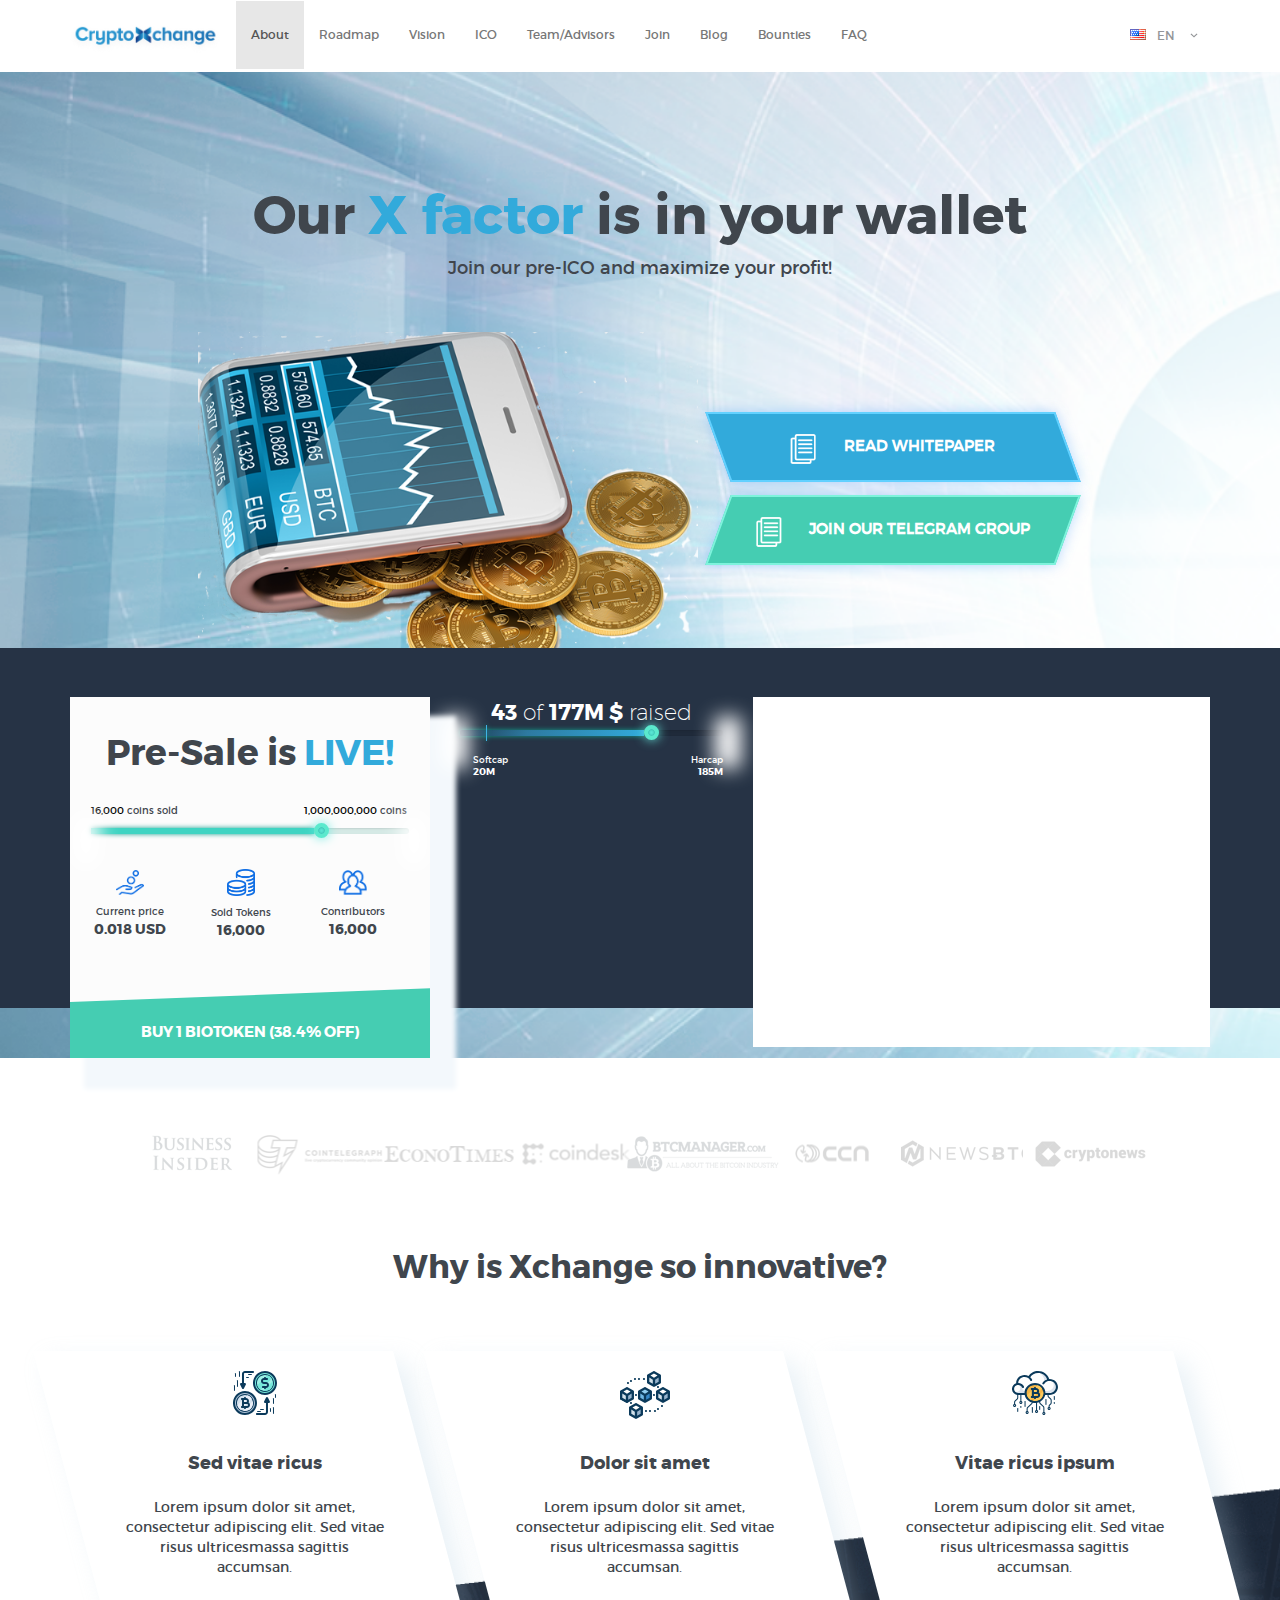
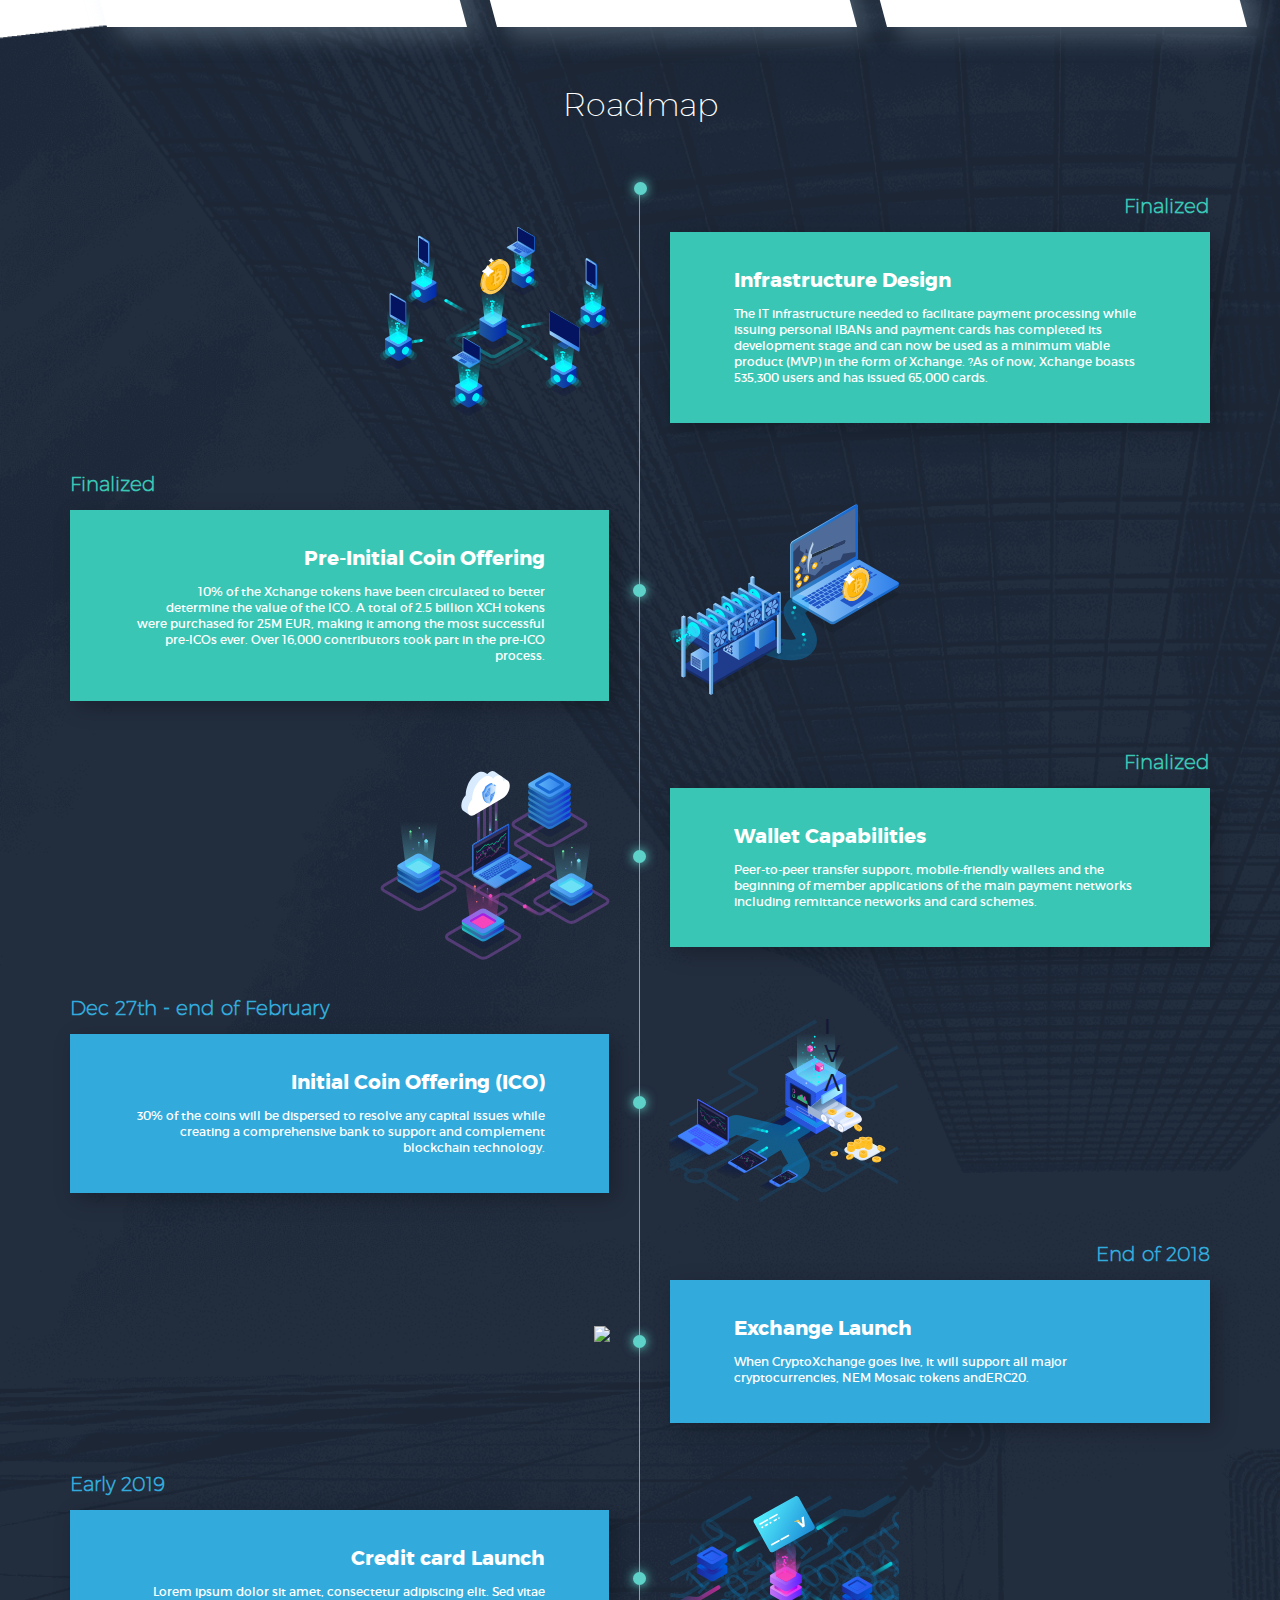
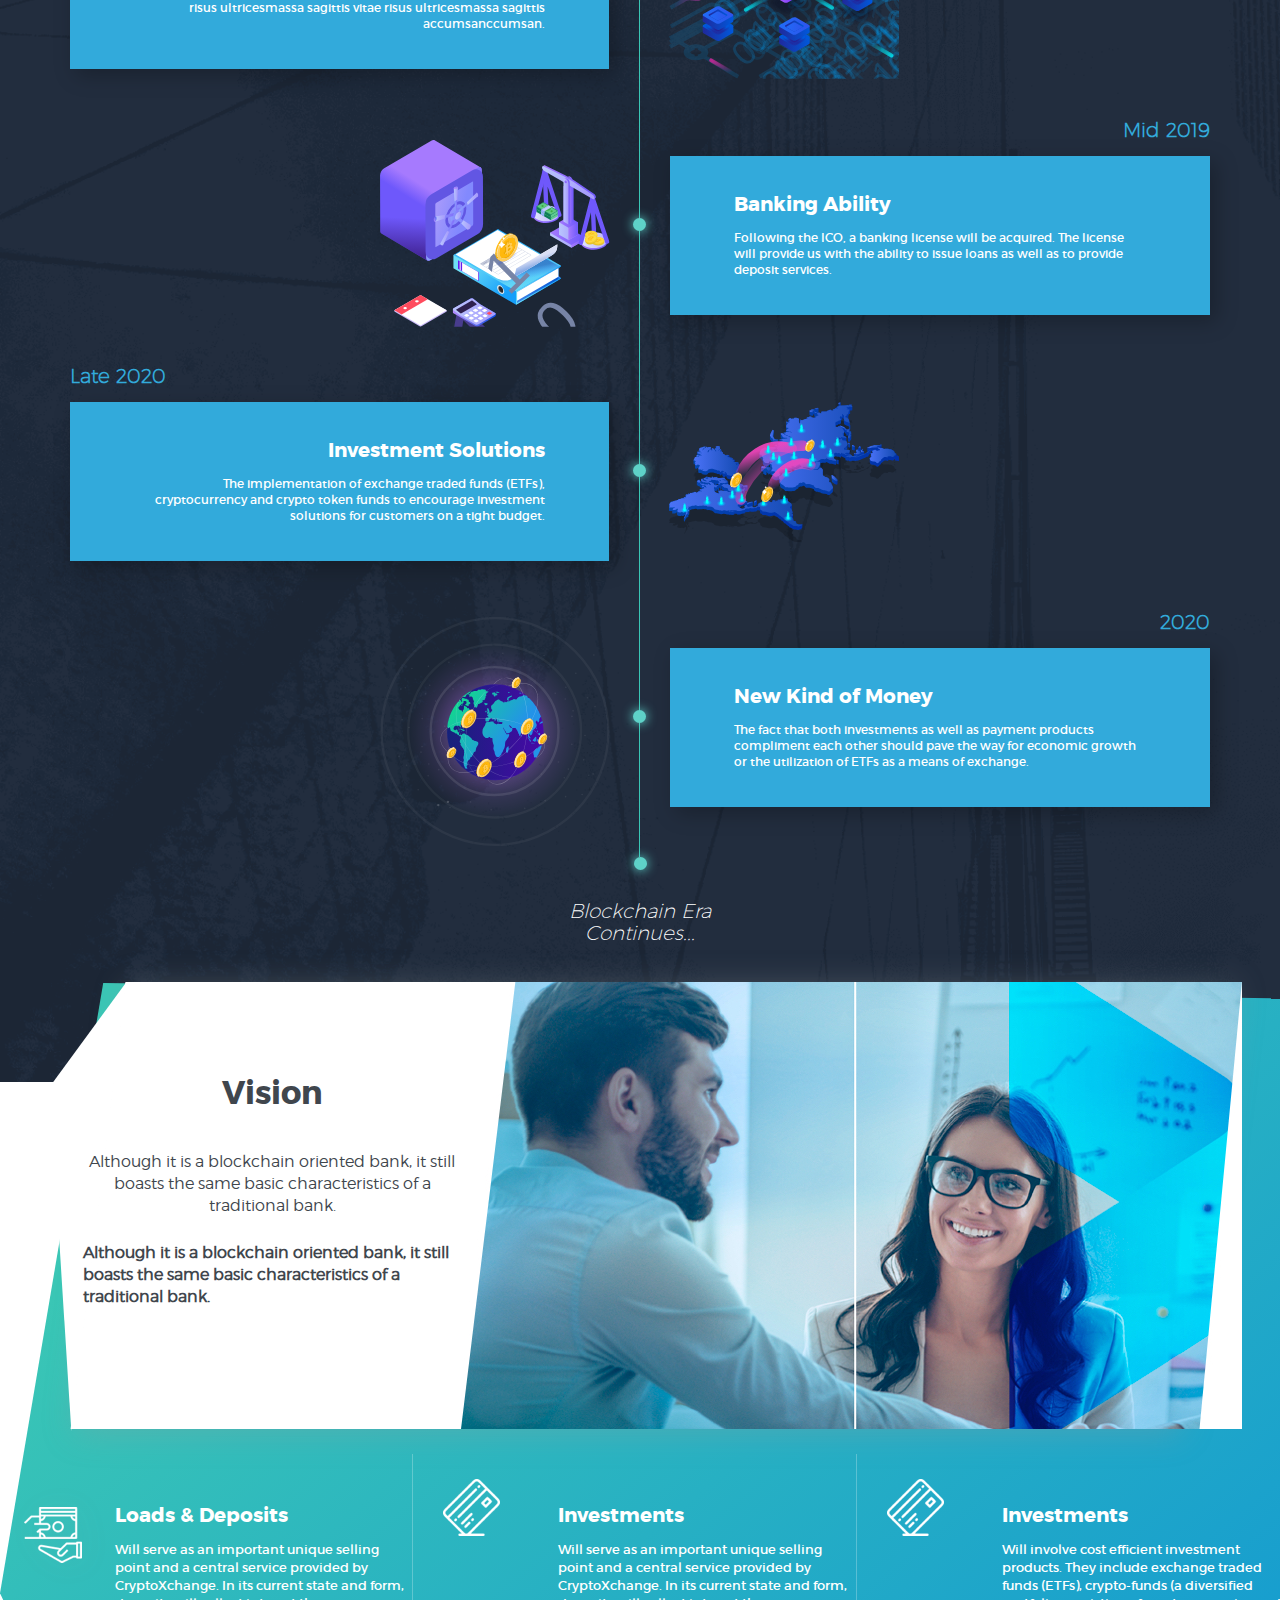
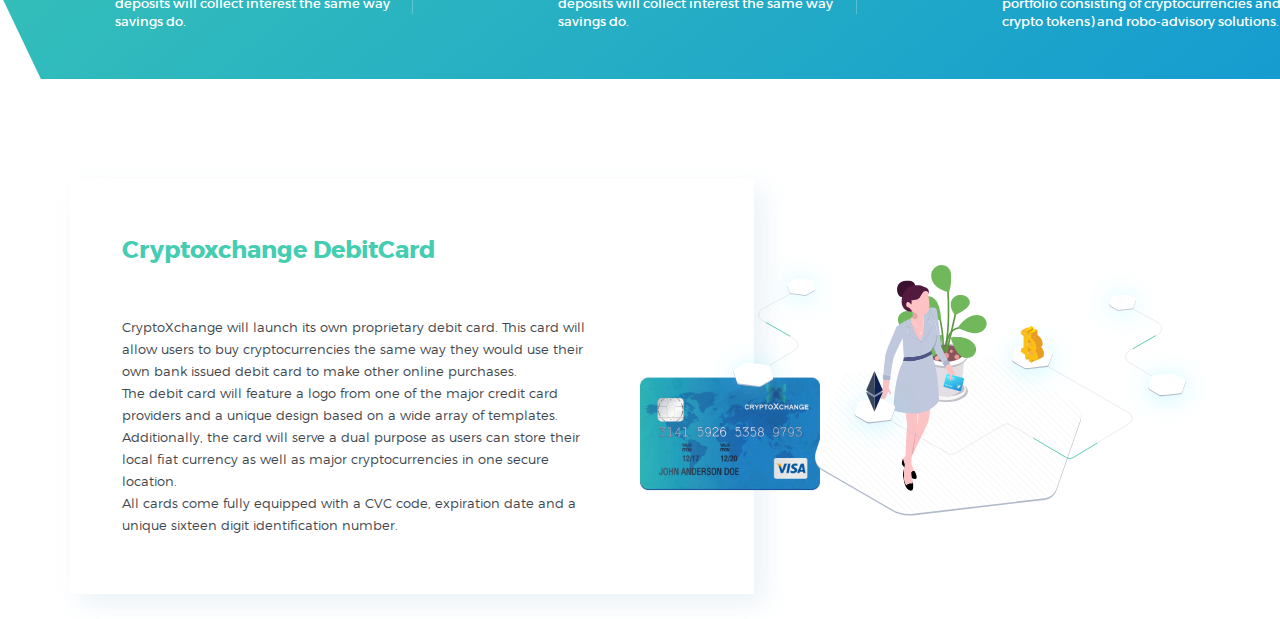
==== commit b0e73313: "second commit debit card section added" ====
--- a/index.html
+++ b/index.html
@@ -835,6 +835,9 @@
 
     </section>
 
+
+    <!-- Vision Section -->
+
     <section class="vision-section">
 
 
@@ -927,7 +930,10 @@
 
                         <div class="pull-left box-content">
                             <h1 class="font-20 mont-bold white m-b-15">Investments</h1>
-                            <p class="mont-light white font-13">Will involve cost efficient investment products. They include exchange traded funds (ETFs), crypto-funds (a diversified portfolio consisting of cryptocurrencies and crypto tokens) and robo-advisory solutions.</p>
+                            <p class="mont-light white font-13">Will involve cost efficient investment products. They include exchange traded funds (ETFs), crypto-funds
+                                (a diversified portfolio consisting of cryptocurrencies and crypto tokens) and robo-advisory
+                                solutions.
+                            </p>
                         </div>
 
                     </div>
@@ -944,8 +950,62 @@
     </section>
 
 
-    <!-- Roadmap Section -->
-
+    <!-- Vision Section -->
+
+
+    <!-- Debit Card Section -->
+
+
+    <section class="debit-card-section">
+
+
+        <div class="container">
+
+
+            <div class="image-top-section">
+
+                <div class="left-big-white">
+                    
+                    <h1 class="blue-head">Cryptoxchange DebitCard
+                    </h1>
+                    <p>
+                        CryptoXchange will launch its own proprietary debit card. This card will allow users to buy cryptocurrencies the same way
+                        they would use their own bank issued debit card to make other online purchases.
+                    </p>
+                    <p>
+                        The debit card will feature a logo from one of the major credit card providers and a unique design based on a wide array
+                        of templates. Additionally, the card will serve a dual purpose as users can store their local fiat
+                        currency as well as major cryptocurrencies in one secure location.
+                    </p>
+
+                    <p>
+                        All cards come fully equipped with a CVC code, expiration date and a unique sixteen digit identification number.
+                    </p>
+
+
+                </div>
+
+                <div class="image-on-top">
+                    <img src="images/cryptoxchange-depit-card.svg" />
+                </div>
+
+
+
+
+            </div>
+
+
+
+
+        </div>
+
+
+
+    </section>
+
+
+
+    <!-- Debit Card Section -->
 
     <script src="https://cdn.rawgit.com/michalsnik/aos/2.1.1/dist/aos.js"></script>
     <script src="https://ajax.googleapis.com/ajax/libs/jquery/1.12.4/jquery.min.js"></script>
--- a/css/style.css
+++ b/css/style.css
@@ -1042,4 +1042,44 @@
     font-size: 13px;	
     font-weight: 300;	
     line-height: 18px;
+}
+
+/* Debit card section */
+
+.left-big-white{
+    width: 60%;
+    padding: 52px 150px 58px 52px;
+    background-color: #FFFFFF;	
+    box-shadow: 10px 10px 24px 0 rgba(180,209,227,0.28), 0 0px 0 0 #2FBBAA;
+}
+
+.left-big-white p{
+    color: #40464D;	
+    font-family: 'mont-light';	
+    font-size: 13px;	
+    line-height: 22px;
+}
+
+.blue-head{
+    color: #45CDB2;	
+    font-family: 'mont-bold';	
+    font-size: 24px;	
+    line-height: 40px;
+    margin-bottom:45px;
+}
+
+.image-top-section{
+    height: 440px;
+    position: relative
+}
+
+.image-on-top{
+    position: absolute;
+    top: 75px;
+    right: 0;
+    width: 50%;
+}
+
+.image-on-top img{
+    max-width: 100%;
 }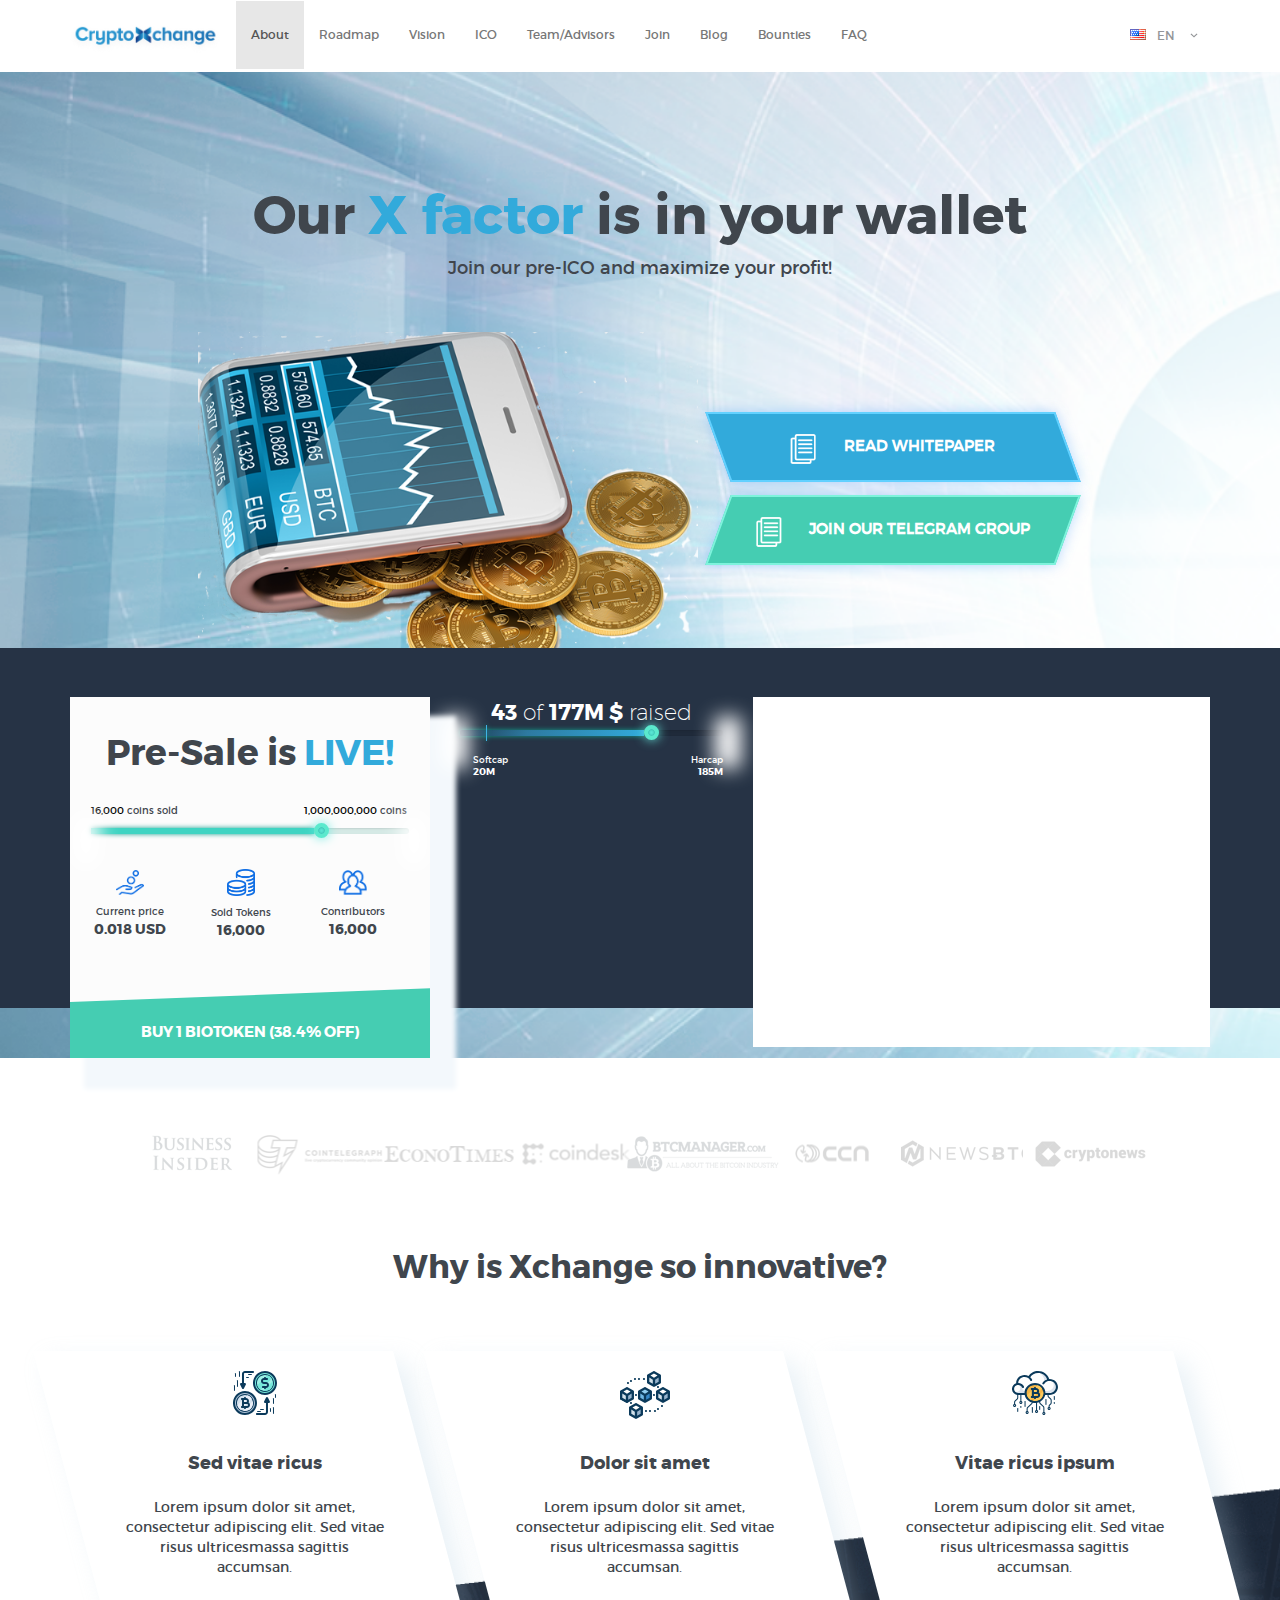
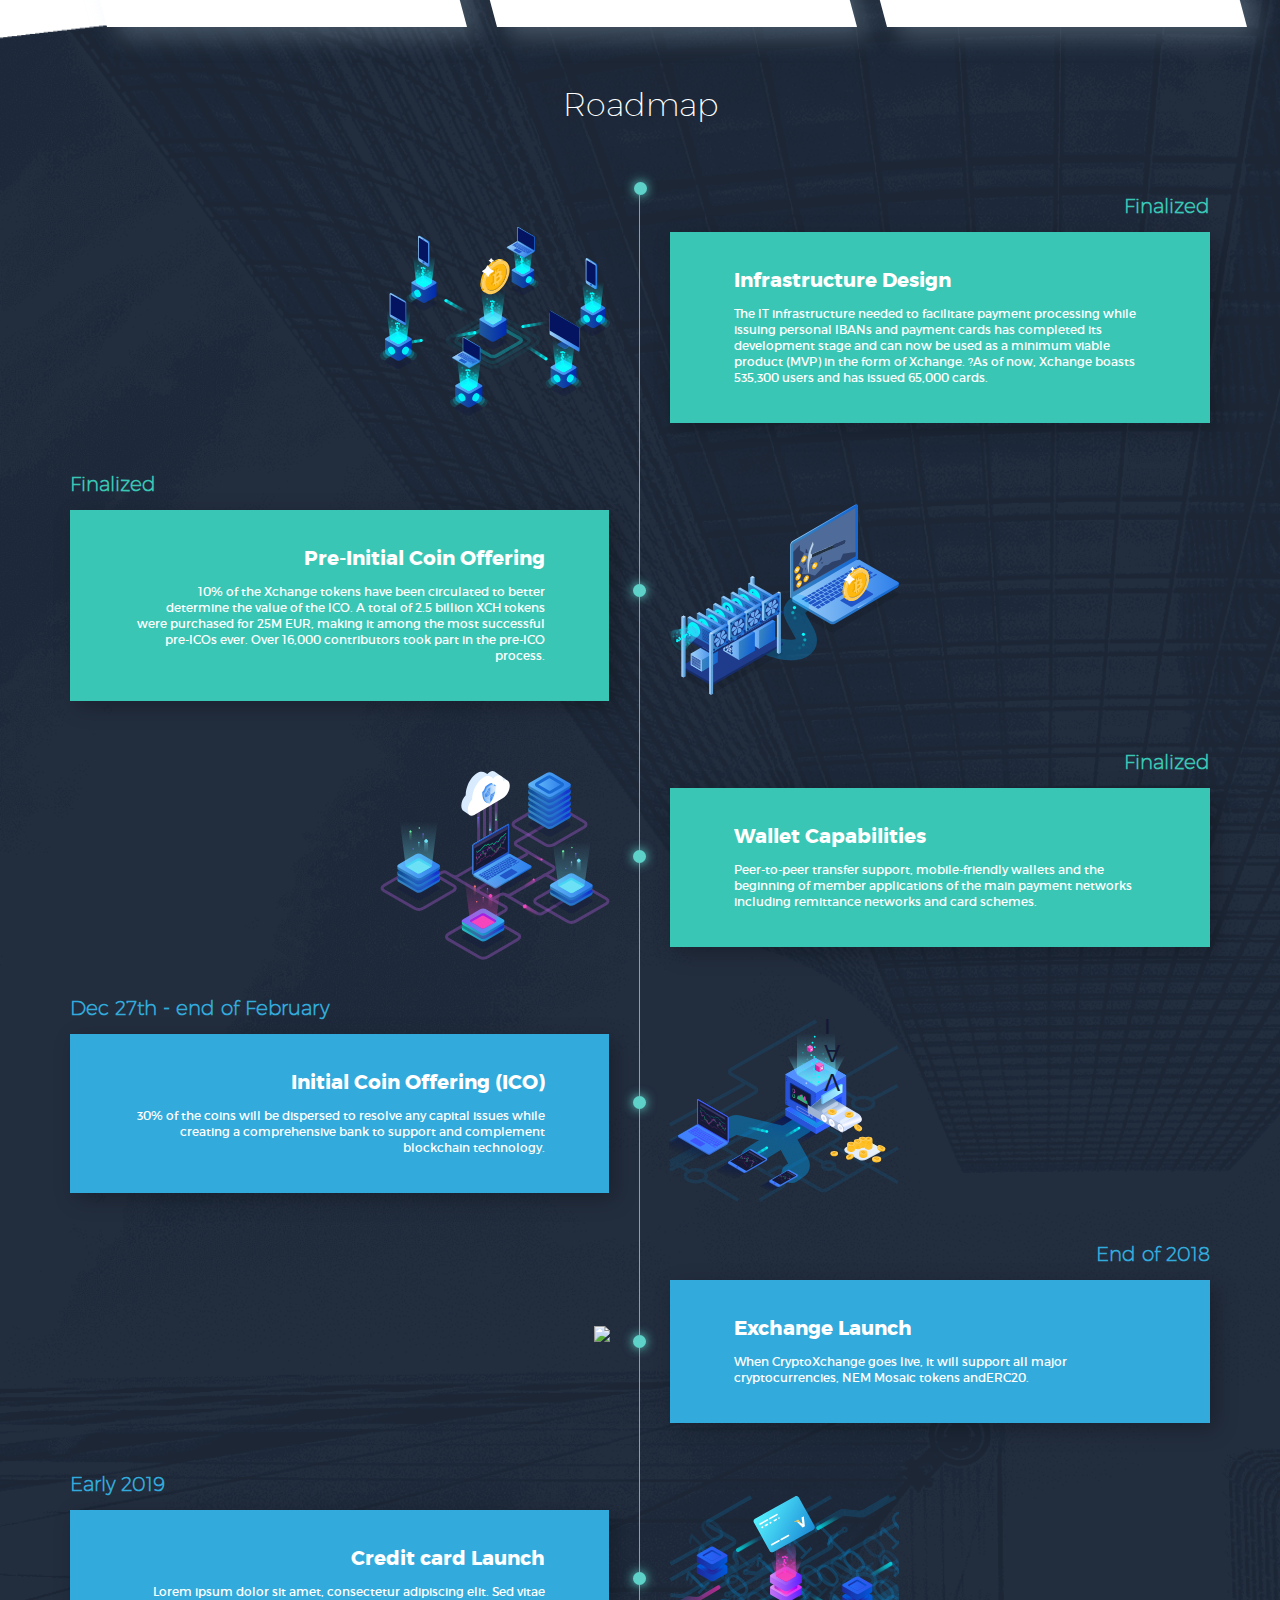
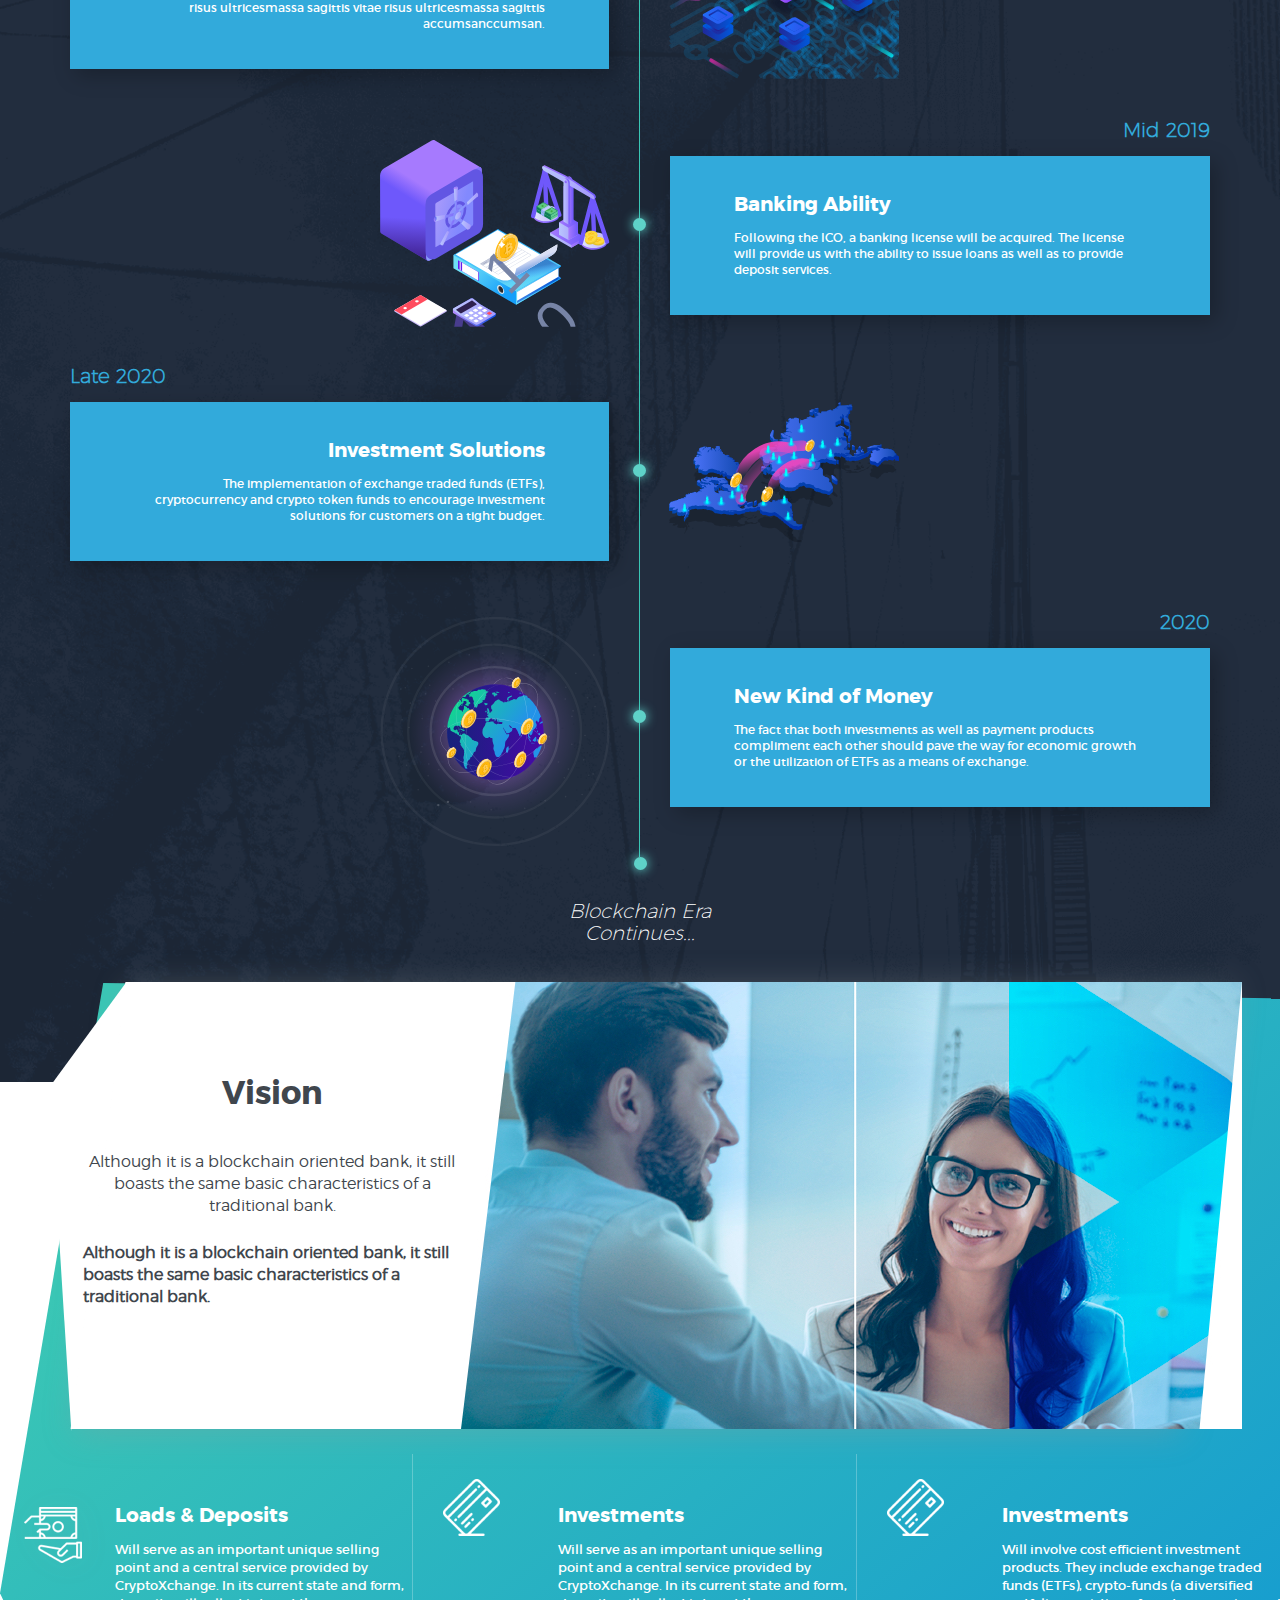
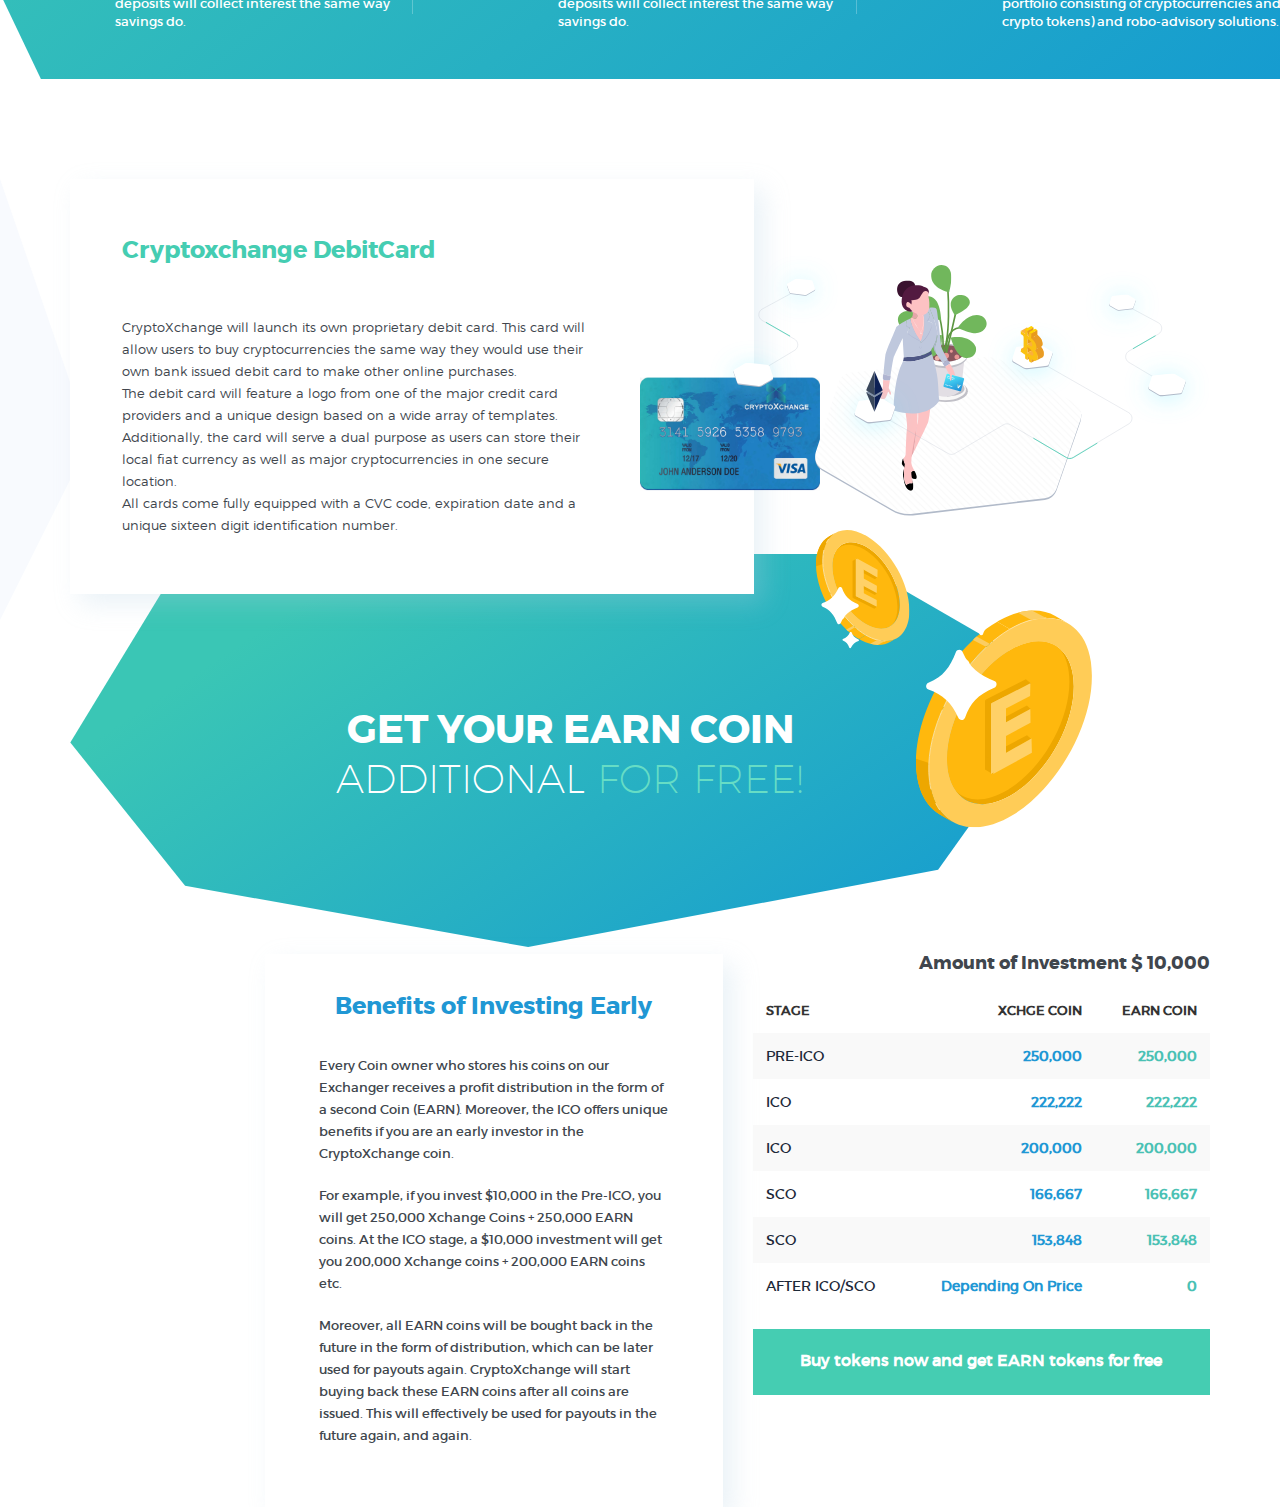
==== commit 7e8fcd9d: "uploading content" ====
--- a/index.html
+++ b/index.html
@@ -965,7 +965,7 @@
             <div class="image-top-section">
 
                 <div class="left-big-white">
-                    
+
                     <h1 class="blue-head">Cryptoxchange DebitCard
                     </h1>
                     <p>
@@ -1007,6 +1007,221 @@
 
     <!-- Debit Card Section -->
 
+    <!-- Earn coin section -->
+
+    <section class="earn-section">
+
+
+        <div class="container">
+
+
+            <div class="earn-inner">
+
+                <div class="top-right">
+                    <img src="images/e-coin1.svg" />
+                </div>
+
+
+                <div class="bottom-right">
+                    <img src="images/e-coin2.svg" />
+                </div>
+
+                <div class="text-section">
+
+                    <h1>get your earn coin</h1>
+                    <h2>additional
+                        <span class="text-uppercase free-text">for free!</span>
+                    </h2>
+                    </h1>
+
+                </div>
+
+            </div>
+
+        </div>
+
+
+
+    </section>
+
+
+    <!-- Earn coin section -->
+
+
+
+
+    <!-- Benefits section -->
+
+
+    <section class="benefits-section">
+
+        <div class="container">
+
+
+            <div class="row">
+
+
+                <div class="col-md-2">
+
+
+
+                </div>
+
+                <div class="col-md-5">
+
+                    <div class="benefits-box">
+                        <h1 class="benefits-heading">
+                            Benefits of Investing Early
+                        </h1>
+
+                        <p>
+                            Every Coin owner who stores his coins on our Exchanger receives a profit distribution in the form of a second Coin (EARN).
+                            Moreover, the ICO offers unique benefits if you are an early investor in the CryptoXchange coin.
+
+
+                        </p>
+
+                        <p>For example, if you invest $10,000 in the Pre-ICO, you will get 250,000 Xchange Coins + 250,000 EARN
+                            coins. At the ICO stage, a $10,000 investment will get you 200,000 Xchange coins + 200,000 EARN
+                            coins etc.
+
+                        </p>
+
+                        <p>Moreover, all EARN coins will be bought back in the future in the form of distribution, which can
+                            be later used for payouts again. CryptoXchange will start buying back these EARN coins after
+                            all coins are issued. This will effectively be used for payouts in the future again, and again.</p>
+                    </div>
+
+                </div>
+
+                <div class="col-md-5">
+
+                    <div class="table-box">
+
+                        <h1 class="text-right table-top">Amount of Investment $ 10,000</h1>
+
+                        <div class="table-responsive">
+                            <table class="table table-striped investment-table">
+                                <thead>
+                                    <tr>
+                                        <th>Stage</th>
+                                        <th class="text-right">xchge coin</th>
+                                        <th class="text-right">earn coin</th>
+                                    </tr>
+                                </thead>
+                                <tbody>
+
+                                    <tr>
+                                        <td>
+                                            <p class="stage-name">Pre-ICO</p>
+                                        </td>
+                                        <td class="text-right">
+                                            <p class="xchge-coin">250,000</p>
+                                        </td>
+                                        <td class="text-right">
+                                            <p class="earn-coin">250,000</p>
+                                        </td>
+                                    </tr>
+
+
+                                    <tr>
+                                        <td>
+                                            <p class="stage-name">ICO</p>
+                                        </td>
+                                        <td class="text-right">
+                                            <p class="xchge-coin">222,222</p>
+                                        </td>
+                                        <td class="text-right">
+                                            <p class="earn-coin">222,222</p>
+                                        </td>
+                                    </tr>
+
+
+
+                                    <tr>
+                                        <td>
+                                            <p class="stage-name">ICO</p>
+                                        </td>
+                                        <td class="text-right">
+                                            <p class="xchge-coin">200,000</p>
+                                        </td>
+                                        <td class="text-right">
+                                            <p class="earn-coin">200,000</p>
+                                        </td>
+                                    </tr>
+
+                                    <tr>
+                                        <td>
+                                            <p class="stage-name">SCO</p>
+                                        </td>
+                                        <td class="text-right">
+                                            <p class="xchge-coin">166,667</p>
+                                        </td>
+                                        <td class="text-right">
+                                            <p class="earn-coin">166,667</p>
+                                        </td>
+                                    </tr>
+
+                                    <tr>
+                                        <td>
+                                            <p class="stage-name">SCO</p>
+                                        </td>
+                                        <td class="text-right">
+                                            <p class="xchge-coin">153,848</p>
+                                        </td>
+                                        <td class="text-right">
+                                            <p class="earn-coin">153,848</p>
+                                        </td>
+                                    </tr>
+
+                                    <tr>
+                                            <td>
+                                                <p class="stage-name">After ICO/SCO</p>
+                                            </td>
+                                            <td class="text-right">
+                                                <p class="xchge-coin">Depending on price</p>
+                                            </td>
+                                            <td class="text-right">
+                                                <p class="earn-coin">0</p>
+                                            </td>
+                                        </tr>
+
+                                </tbody>
+                            </table>
+                        </div>
+
+
+                        <div class="table-foot">
+
+                            <p>Buy tokens now and get EARN tokens for free
+                                </p>
+
+                        </div>
+
+
+                    </div>
+
+                </div>
+
+
+            </div>
+
+
+        </div>
+
+
+
+    </section>
+
+
+
+
+
+    <!-- Benefits section -->
+
+
+
+
     <script src="https://cdn.rawgit.com/michalsnik/aos/2.1.1/dist/aos.js"></script>
     <script src="https://ajax.googleapis.com/ajax/libs/jquery/1.12.4/jquery.min.js"></script>
     <script src="js/bootstrap.min.js"></script>
--- a/css/style.css
+++ b/css/style.css
@@ -1044,6 +1044,17 @@
     line-height: 18px;
 }
 
+
+.debit-card-section:before{
+    position: absolute;
+    content:"";
+    width: 0; 
+    height: 0; 
+    border-top: 261px solid transparent;
+    border-bottom: 180px solid transparent;
+    border-left: 90px solid #F8FAFE;
+}
+
 /* Debit card section */
 
 .left-big-white{
@@ -1070,7 +1081,8 @@
 
 .image-top-section{
     height: 440px;
-    position: relative
+    position: relative;
+    z-index: 5;
 }
 
 .image-on-top{
@@ -1082,4 +1094,147 @@
 
 .image-on-top img{
     max-width: 100%;
+}
+
+
+/* Earn Section */
+
+
+.earn-inner{
+    background-image: url(../images/earn-coin-bg.svg);
+    background-size: contain;
+    min-height: 400px;
+    width: 1000px;
+    background-repeat: no-repeat;
+    position: relative;
+    margin-top: -65px;
+}
+
+.text-section{
+    position: absolute;
+    top:50%;
+    left:50%;
+    transform: translate(-50%, -50%);
+}
+
+.text-section h1{
+    color: #fff;	
+    font-family: 'mont-bold';	
+    font-size: 40px;	
+    line-height: 48px;	
+    text-align: center;
+    text-transform: uppercase;
+}
+
+.text-section h2{
+    color: #fff;	
+    font-family: 'mont-u-light';	
+    font-size: 40px;	
+    line-height: 48px;	
+    text-align: center;
+    text-transform: uppercase;
+}
+
+.free-text{
+    color:#66DDC5;
+    font-family: 'mont-u-light';
+}
+
+.top-right{
+    position: absolute;
+    top: -25px;
+    right: 160px;
+}
+
+.bottom-right{
+    position: absolute;
+    top: 50px;
+    right: -22px;
+}
+
+
+/* Benefits Section */
+
+
+.benefits-box{
+    background-color: #FFFFFF;	
+    padding:40px 54px;
+    box-shadow: 10px 10px 24px 0 rgba(180,209,227,0.28), 0 0px 0 0 #2FBBAA;
+}
+
+.benefits-box:before{
+    content:"";
+    position:absolute;
+    left:-100px;
+    background-image:url(../image/investing-graphic.svg);
+    background-size:cover;
+}
+
+.benefits-heading{
+    color: #2097D4;	
+    font-family: 'mont-bold';	
+    font-size: 24px;	
+    margin-bottom:35px;
+    text-align: center
+}
+
+.benefits-box p{
+    color: #40464D;	
+    font-family: 'mont-regular';	
+    font-size: 13px;	
+    line-height: 22px;
+    margin-bottom:20px;
+}
+
+.table-top{
+    color: #40464D;	
+    font-family: 'mont-bold';	
+    font-size: 18px;	
+    margin-bottom:15px;
+}
+
+.investment-table thead tr th{
+    font-family: 'mont-regular';	
+    font-size: 13px;	
+    font-weight: bold;	
+    vertical-align: middle;
+    padding: 13px;
+    text-transform: uppercase;
+    border:none;
+
+}
+
+
+.investment-table tbody tr td{
+    color: #1D2939;	
+    padding: 13px;
+    font-family: 'mont-u-regular';	
+    font-size: 14px;	
+    border:none;
+    text-transform: uppercase;
+}
+
+.xchge-coin{
+    color: #2097D4;
+    font-weight: bold;
+    text-transform: capitalize;
+}
+
+.earn-coin{
+    color: #4AC1B4;
+    font-weight: bold;
+}
+
+.table-foot{
+    min-height: 66px;	
+    background-color: #45CDB2;
+}
+
+.table-foot p{
+    color: #FFFFFF;
+    font-family: 'mont-regular';	
+    font-size: 16px;	
+    font-weight: bold;	
+    padding-top: 20px;
+    text-align: center;
 }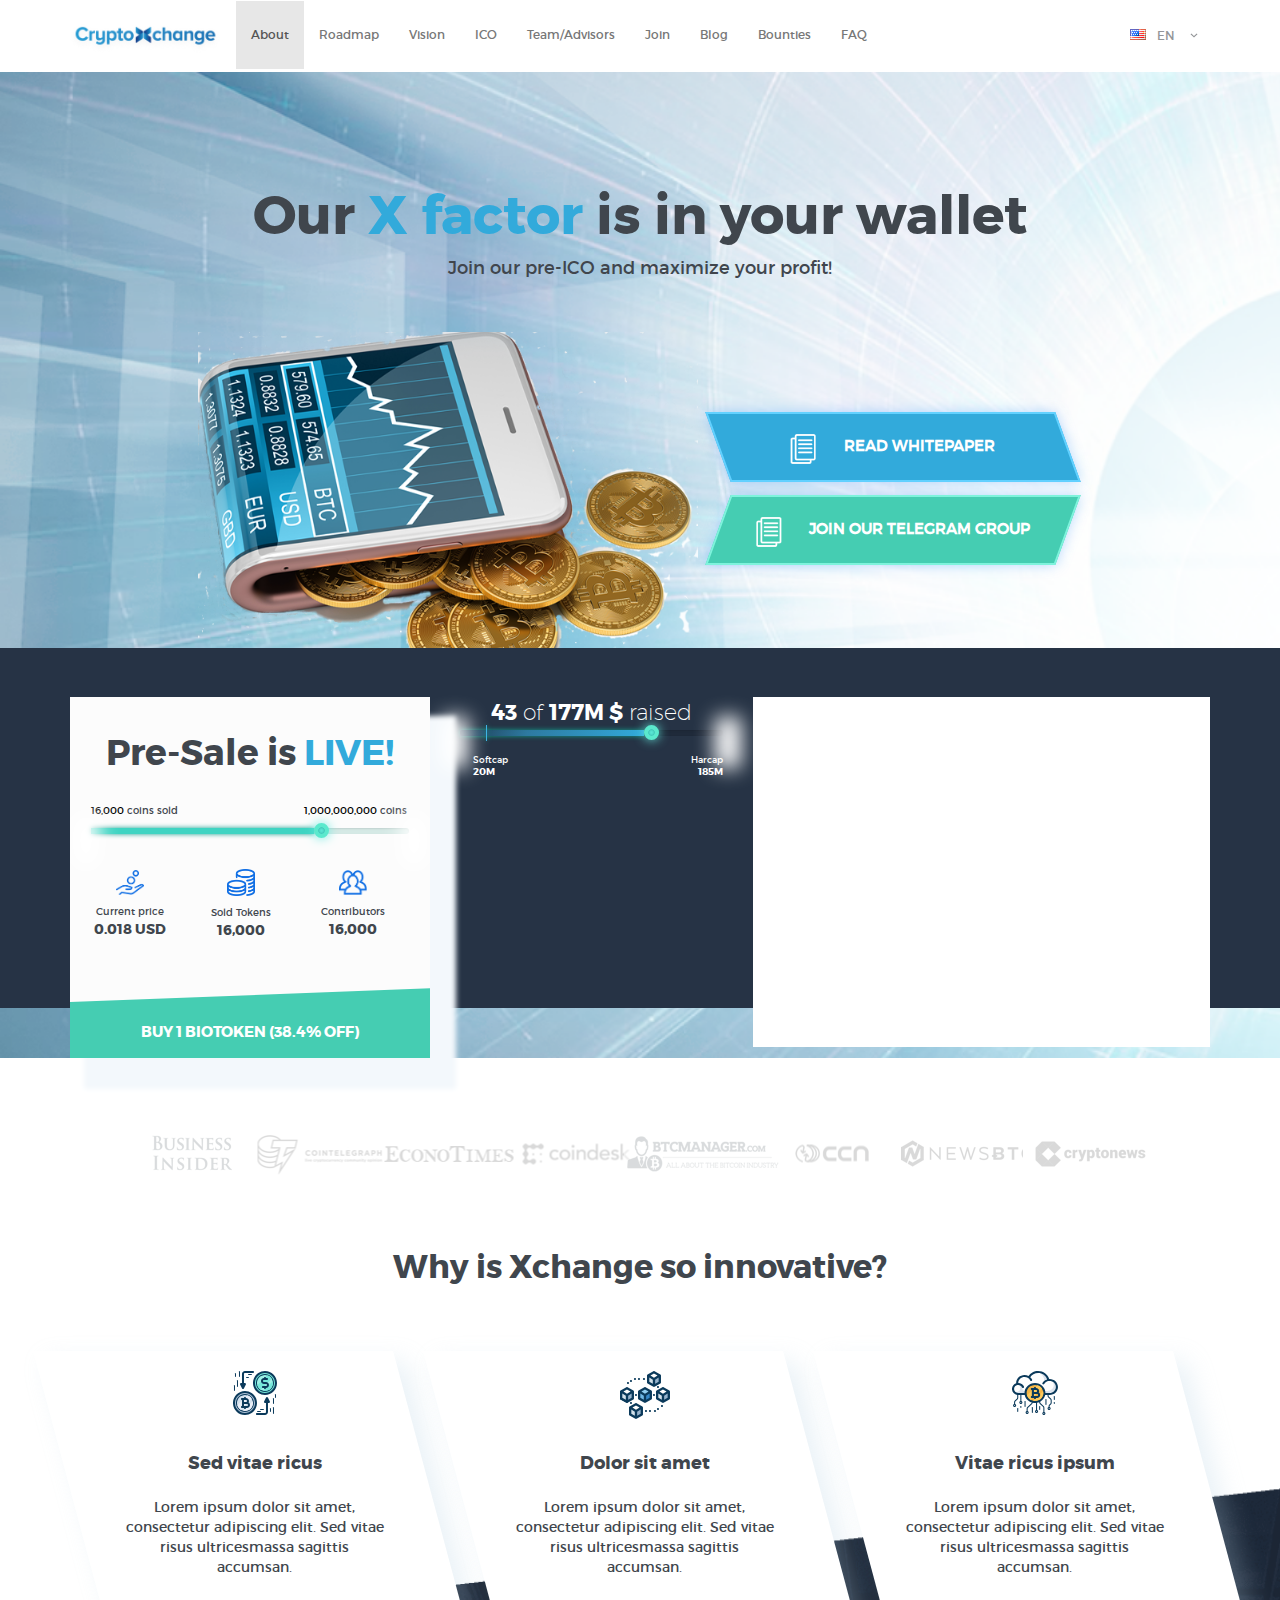
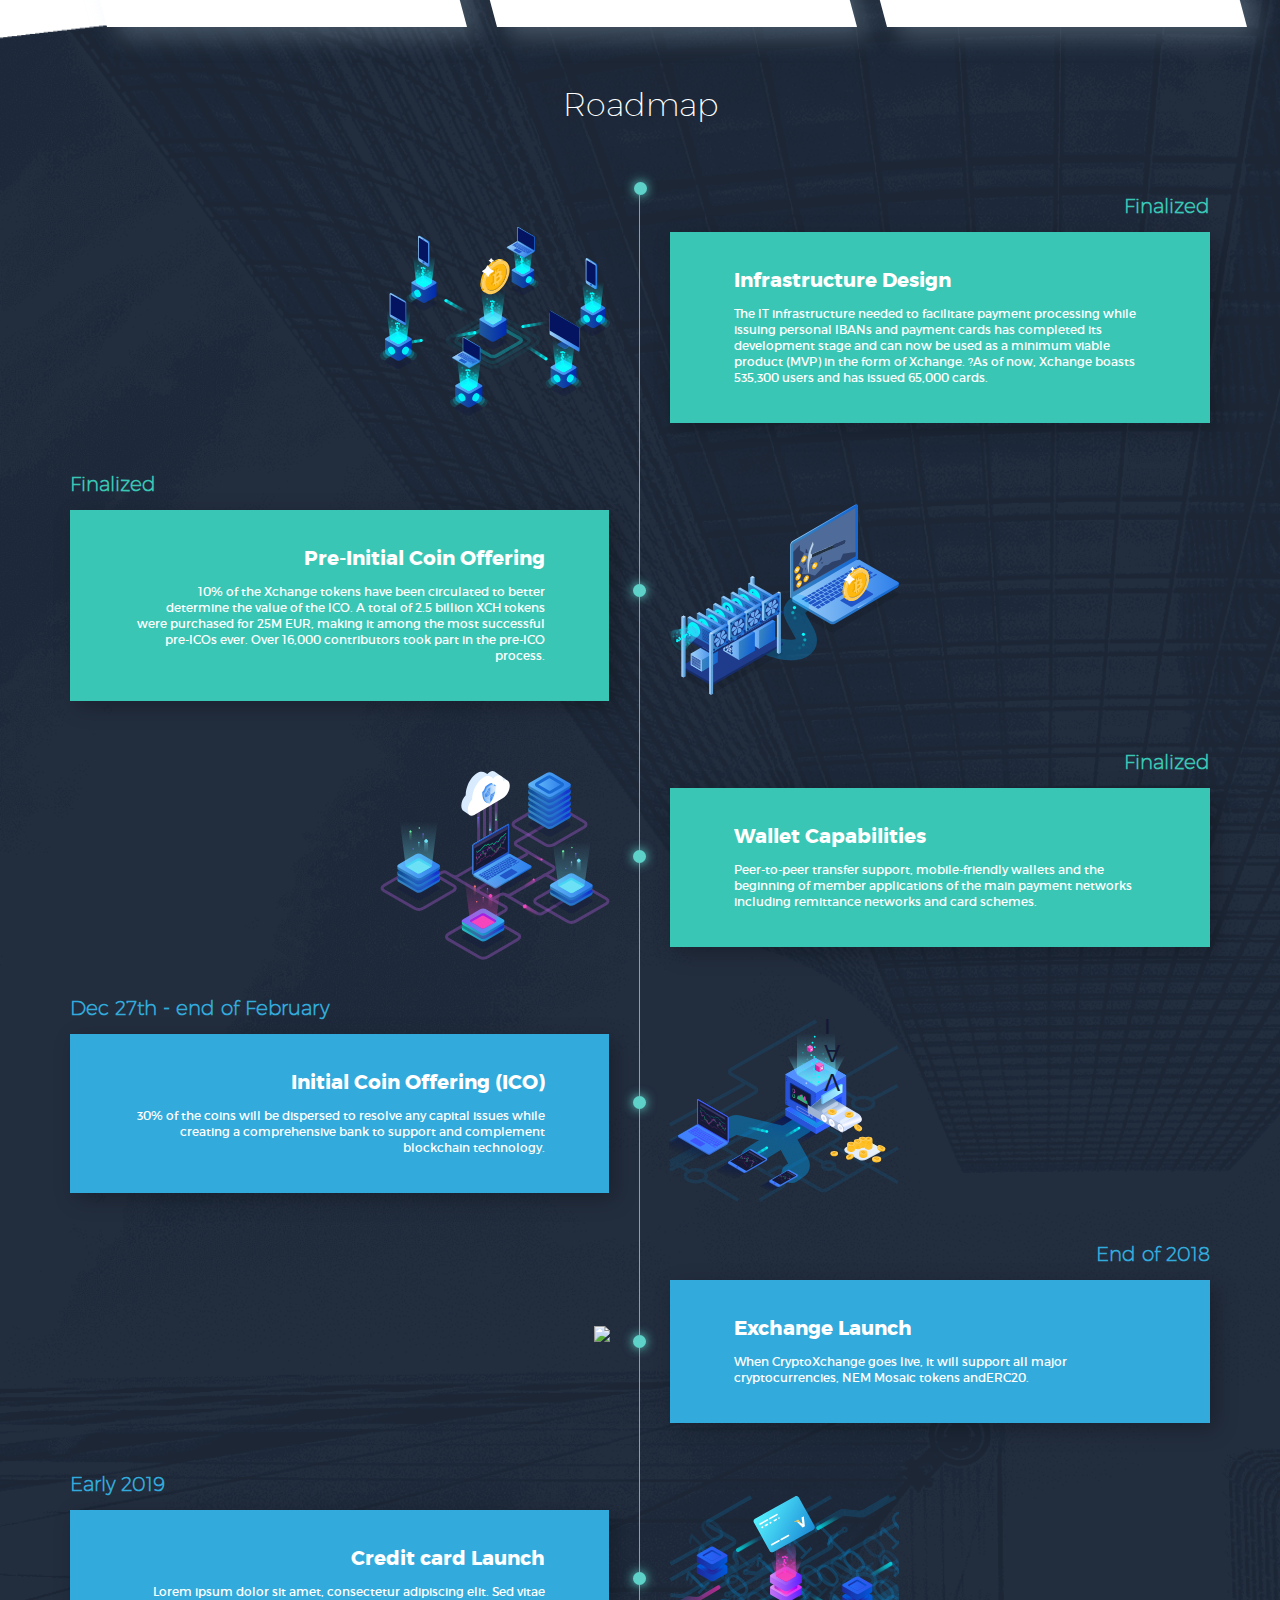
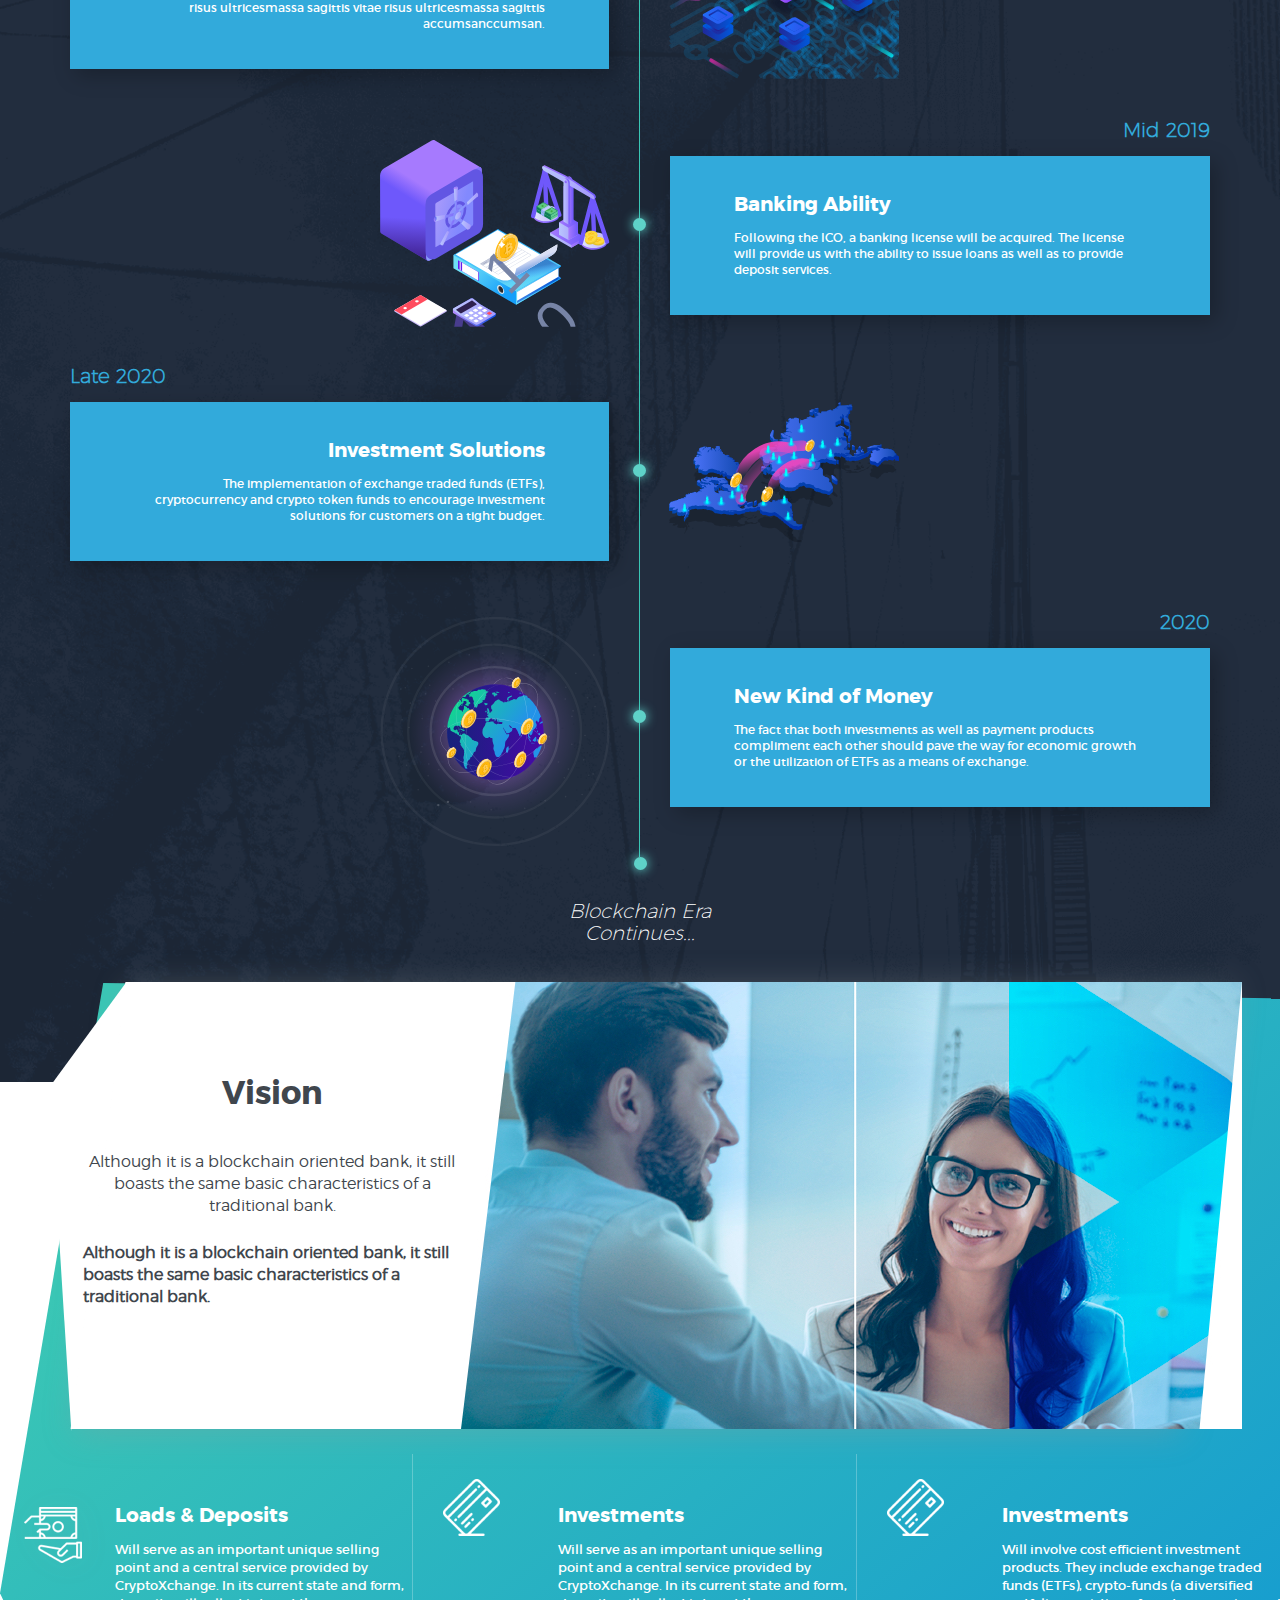
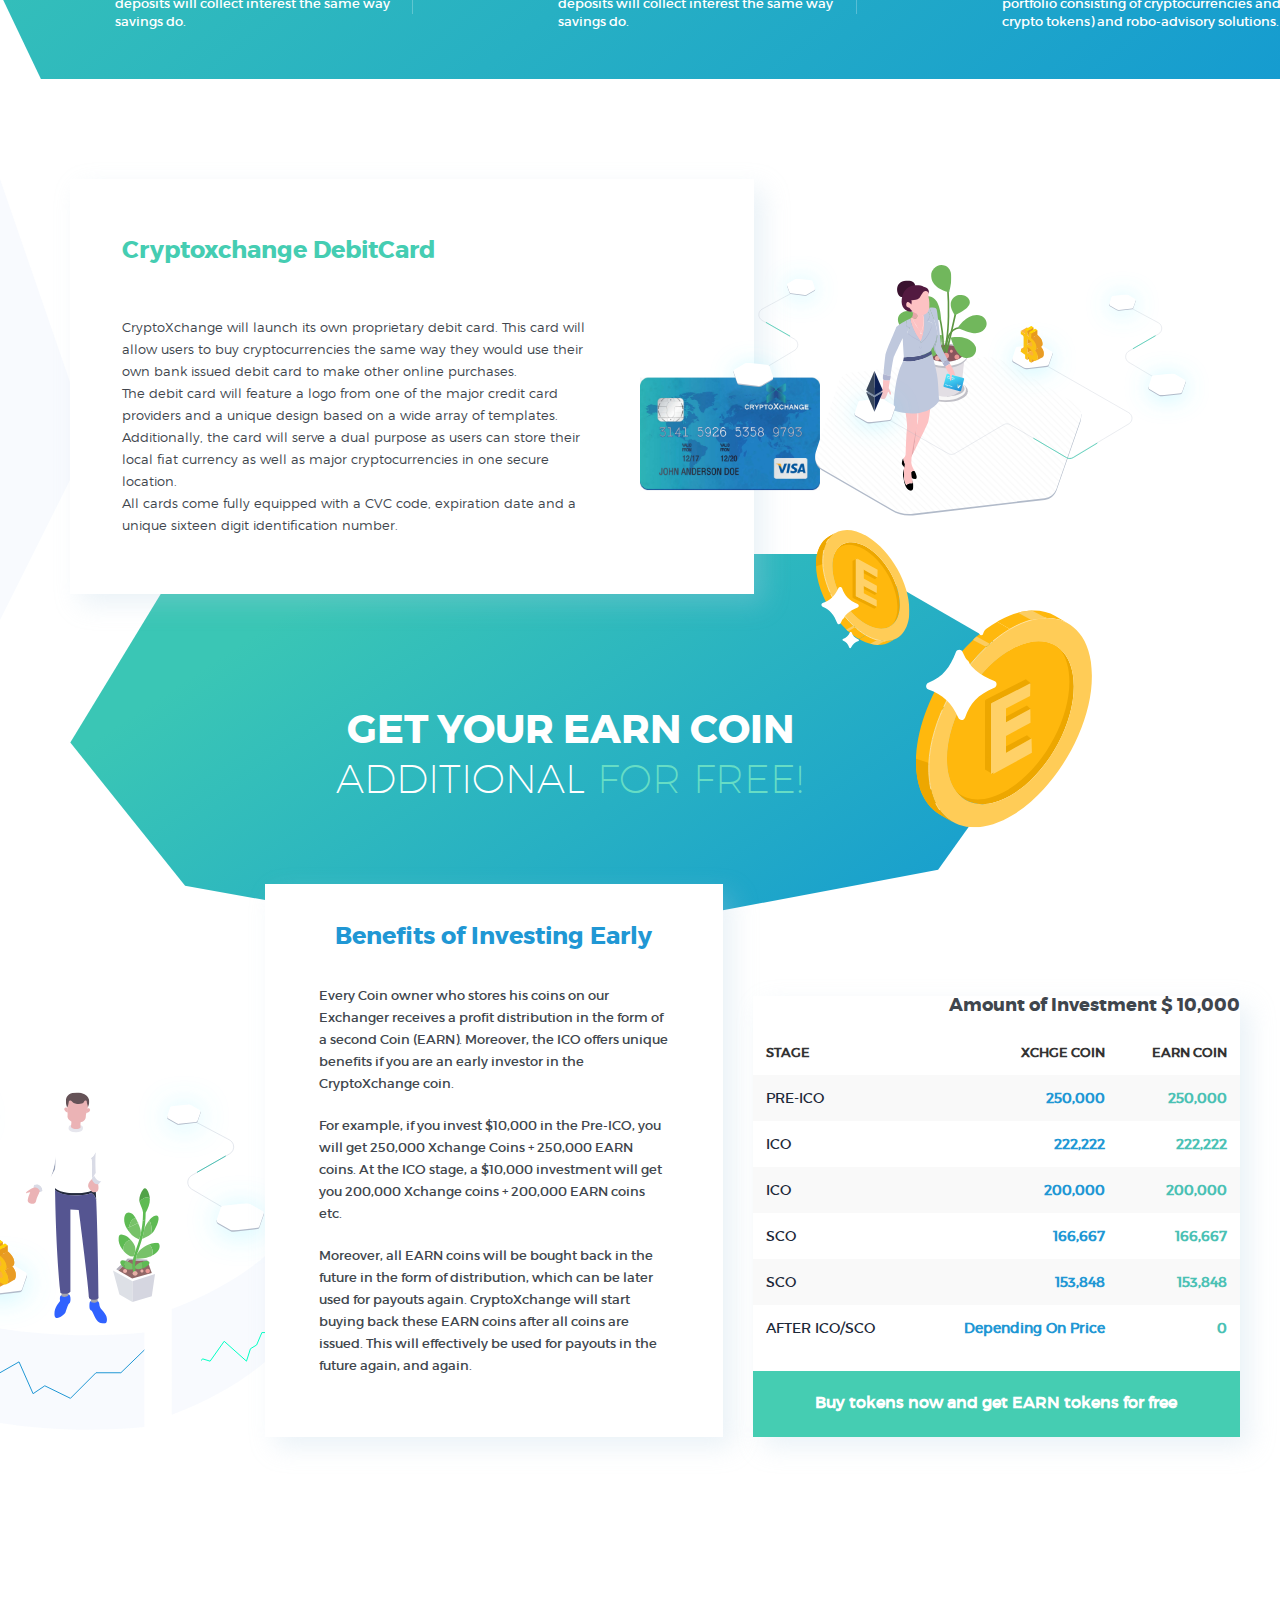
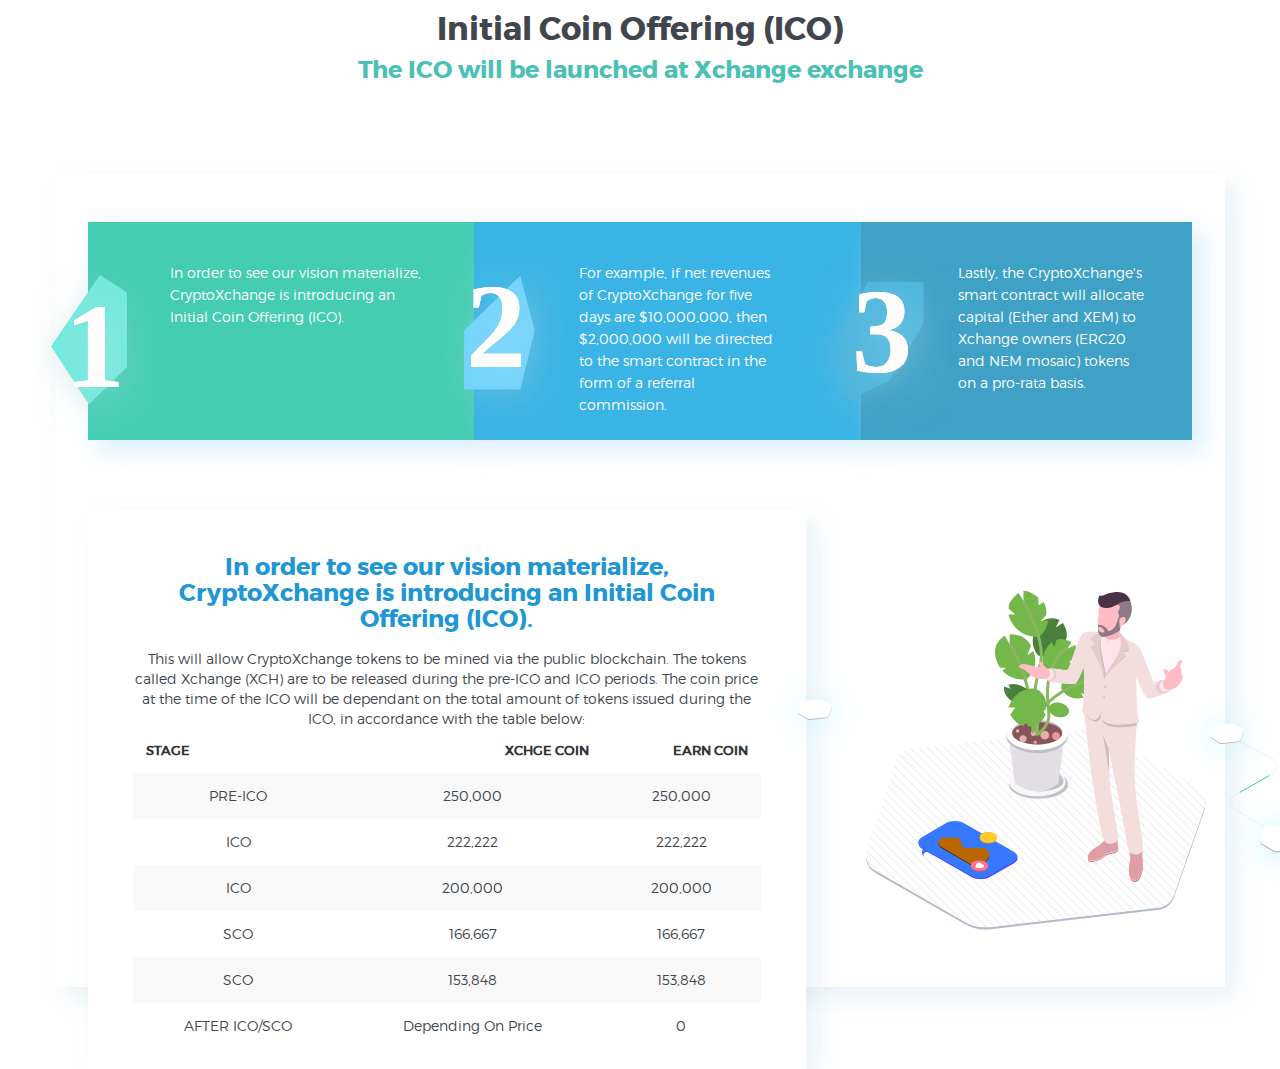
==== commit 693ac3fb: "from  office" ====
--- a/index.html
+++ b/index.html
@@ -20,6 +20,27 @@
     <link href="https://cdn.rawgit.com/michalsnik/aos/2.1.1/dist/aos.css" rel="stylesheet">
     <link rel="icon" type="image/png" href="images/fav.png" />
     <link href="css/toastr.css" rel="stylesheet" />
+
+    <!-- Facebook Pixel Code -->
+    <script>
+        !function (f, b, e, v, n, t, s) {
+            if (f.fbq) return; n = f.fbq = function () {
+                n.callMethod ?
+                n.callMethod.apply(n, arguments) : n.queue.push(arguments)
+            };
+            if (!f._fbq) f._fbq = n; n.push = n; n.loaded = !0; n.version = '2.0';
+            n.queue = []; t = b.createElement(e); t.async = !0;
+            t.src = v; s = b.getElementsByTagName(e)[0];
+            s.parentNode.insertBefore(t, s)
+        }(window, document, 'script',
+            'https://connect.facebook.net/en_US/fbevents.js');
+        fbq('init', '269984047059733');
+        fbq('track', 'PageView');
+    </script>
+    <noscript><img height="1" width="1" style="display:none" src="https://www.facebook.com/tr?id=269984047059733&ev=PageView&noscript=1
+       https://www.facebook.com/tr?id=269984047059733&ev=PageView&noscript=1
+       " /></noscript>
+    <!-- End Facebook Pixel Code -->
 
 </head>
 
@@ -432,8 +453,8 @@
 
                                 <p class="mont-bold p-color text-center font-18 service-head">Sed vitae ricus</p>
 
-                                <p class="mont-e-light font-14 p-color">Lorem ipsum dolor sit amet, consectetur adipiscing elit. Sed vitae risus ultricesmassa sagittis
-                                    accumsan.
+                                <p class="mont-e-light font-14 p-color">Lorem ipsum dolor sit amet, consectetur adipiscing
+                                    elit. Sed vitae risus ultricesmassa sagittis accumsan.
 
                                 </p>
                             </div>
@@ -534,8 +555,8 @@
 
                                 <p class="mont-bold p-color text-center font-18 service-head">Dolor sit amet</p>
 
-                                <p class="mont-e-light font-14 p-color">Lorem ipsum dolor sit amet, consectetur adipiscing elit. Sed vitae risus ultricesmassa sagittis
-                                    accumsan.
+                                <p class="mont-e-light font-14 p-color">Lorem ipsum dolor sit amet, consectetur adipiscing
+                                    elit. Sed vitae risus ultricesmassa sagittis accumsan.
 
                                 </p>
 
@@ -604,8 +625,8 @@
 
                                 <p class="mont-bold p-color text-center font-18 service-head">Vitae ricus ipsum</p>
 
-                                <p class="mont-e-light font-14 p-color">Lorem ipsum dolor sit amet, consectetur adipiscing elit. Sed vitae risus ultricesmassa sagittis
-                                    accumsan.
+                                <p class="mont-e-light font-14 p-color">Lorem ipsum dolor sit amet, consectetur adipiscing
+                                    elit. Sed vitae risus ultricesmassa sagittis accumsan.
 
                                 </p>
 
@@ -659,10 +680,10 @@
                                         <div class="events-inner">
 
                                             <h1>Infrastructure Design</h1>
-                                            <p>The IT infrastructure needed to facilitate payment processing while issuing personal
-                                                IBANs and payment cards has completed its development stage and can now be
-                                                used as a minimum viable product (MVP) in the form of Xchange. ?As of now,
-                                                Xchange boasts 535,300 users and has issued 65,000 cards.</p>
+                                            <p>The IT infrastructure needed to facilitate payment processing while issuing
+                                                personal IBANs and payment cards has completed its development stage and
+                                                can now be used as a minimum viable product (MVP) in the form of Xchange.
+                                                ?As of now, Xchange boasts 535,300 users and has issued 65,000 cards.</p>
                                         </div>
 
                                         <div class="date">
@@ -701,9 +722,9 @@
 
                                         <div class="events-inner">
                                             <h1>Wallet Capabilities</h1>
-                                            <p>Peer-to-peer transfer support, mobile-friendly wallets and the beginning of member
-                                                applications of the main payment networks including remittance networks and
-                                                card schemes.</p>
+                                            <p>Peer-to-peer transfer support, mobile-friendly wallets and the beginning of
+                                                member applications of the main payment networks including remittance networks
+                                                and card schemes.</p>
                                         </div>
                                         <div class="date">
                                             <img src="images/wallet-capabilites.svg" />
@@ -737,8 +758,8 @@
 
                                         <div class="events-inner">
                                             <h1>Exchange Launch</h1>
-                                            <p>When CryptoXchange goes live, it will support all major cryptocurrencies, NEM
-                                                Mosaic tokens andERC20.
+                                            <p>When CryptoXchange goes live, it will support all major cryptocurrencies,
+                                                NEM Mosaic tokens andERC20.
                                             </p>
                                         </div>
                                         <div class="date">
@@ -803,9 +824,9 @@
                                         </div>
                                         <div class="events-inner">
                                             <h1>New Kind of Money</h1>
-                                            <p>The fact that both investments as well as payment products compliment each other
-                                                should pave the way for economic growth or the utilization of ETFs as a means
-                                                of exchange.</p>
+                                            <p>The fact that both investments as well as payment products compliment each
+                                                other should pave the way for economic growth or the utilization of ETFs
+                                                as a means of exchange.</p>
                                         </div>
                                         <div class="date">
                                             <img src="images/new-kind-of-money.svg" />
@@ -896,8 +917,9 @@
 
                         <div class="pull-left box-content">
                             <h1 class="font-20 mont-bold white m-b-15">Loads & Deposits</h1>
-                            <p class="mont-light white font-13">Will serve as an important unique selling point and a central service provided by CryptoXchange.
-                                In its current state and form, deposits will collect interest the same way savings do.</p>
+                            <p class="mont-light white font-13">Will serve as an important unique selling point and a central
+                                service provided by CryptoXchange. In its current state and form, deposits will collect interest
+                                the same way savings do.</p>
                         </div>
 
                     </div>
@@ -913,8 +935,9 @@
 
                         <div class="pull-left box-content">
                             <h1 class="font-20 mont-bold white m-b-15">Investments</h1>
-                            <p class="mont-light white font-13">Will serve as an important unique selling point and a central service provided by CryptoXchange.
-                                In its current state and form, deposits will collect interest the same way savings do.</p>
+                            <p class="mont-light white font-13">Will serve as an important unique selling point and a central
+                                service provided by CryptoXchange. In its current state and form, deposits will collect interest
+                                the same way savings do.</p>
                         </div>
 
                     </div>
@@ -930,9 +953,9 @@
 
                         <div class="pull-left box-content">
                             <h1 class="font-20 mont-bold white m-b-15">Investments</h1>
-                            <p class="mont-light white font-13">Will involve cost efficient investment products. They include exchange traded funds (ETFs), crypto-funds
-                                (a diversified portfolio consisting of cryptocurrencies and crypto tokens) and robo-advisory
-                                solutions.
+                            <p class="mont-light white font-13">Will involve cost efficient investment products. They include
+                                exchange traded funds (ETFs), crypto-funds (a diversified portfolio consisting of cryptocurrencies
+                                and crypto tokens) and robo-advisory solutions.
                             </p>
                         </div>
 
@@ -1055,126 +1078,134 @@
 
     <section class="benefits-section">
 
-        <div class="container">
-
-
-            <div class="row">
-
-
-                <div class="col-md-2">
-
-
-
-                </div>
-
-                <div class="col-md-5">
-
-                    <div class="benefits-box">
-                        <h1 class="benefits-heading">
-                            Benefits of Investing Early
-                        </h1>
-
-                        <p>
-                            Every Coin owner who stores his coins on our Exchanger receives a profit distribution in the form of a second Coin (EARN).
-                            Moreover, the ICO offers unique benefits if you are an early investor in the CryptoXchange coin.
-
-
-                        </p>
-
-                        <p>For example, if you invest $10,000 in the Pre-ICO, you will get 250,000 Xchange Coins + 250,000 EARN
-                            coins. At the ICO stage, a $10,000 investment will get you 200,000 Xchange coins + 200,000 EARN
-                            coins etc.
-
-                        </p>
-
-                        <p>Moreover, all EARN coins will be bought back in the future in the form of distribution, which can
-                            be later used for payouts again. CryptoXchange will start buying back these EARN coins after
-                            all coins are issued. This will effectively be used for payouts in the future again, and again.</p>
-                    </div>
-
-                </div>
-
-                <div class="col-md-5">
-
-                    <div class="table-box">
-
-                        <h1 class="text-right table-top">Amount of Investment $ 10,000</h1>
-
-                        <div class="table-responsive">
-                            <table class="table table-striped investment-table">
-                                <thead>
-                                    <tr>
-                                        <th>Stage</th>
-                                        <th class="text-right">xchge coin</th>
-                                        <th class="text-right">earn coin</th>
-                                    </tr>
-                                </thead>
-                                <tbody>
-
-                                    <tr>
-                                        <td>
-                                            <p class="stage-name">Pre-ICO</p>
-                                        </td>
-                                        <td class="text-right">
-                                            <p class="xchge-coin">250,000</p>
-                                        </td>
-                                        <td class="text-right">
-                                            <p class="earn-coin">250,000</p>
-                                        </td>
-                                    </tr>
-
-
-                                    <tr>
-                                        <td>
-                                            <p class="stage-name">ICO</p>
-                                        </td>
-                                        <td class="text-right">
-                                            <p class="xchge-coin">222,222</p>
-                                        </td>
-                                        <td class="text-right">
-                                            <p class="earn-coin">222,222</p>
-                                        </td>
-                                    </tr>
-
-
-
-                                    <tr>
-                                        <td>
-                                            <p class="stage-name">ICO</p>
-                                        </td>
-                                        <td class="text-right">
-                                            <p class="xchge-coin">200,000</p>
-                                        </td>
-                                        <td class="text-right">
-                                            <p class="earn-coin">200,000</p>
-                                        </td>
-                                    </tr>
-
-                                    <tr>
-                                        <td>
-                                            <p class="stage-name">SCO</p>
-                                        </td>
-                                        <td class="text-right">
-                                            <p class="xchge-coin">166,667</p>
-                                        </td>
-                                        <td class="text-right">
-                                            <p class="earn-coin">166,667</p>
-                                        </td>
-                                    </tr>
-
-                                    <tr>
-                                        <td>
-                                            <p class="stage-name">SCO</p>
-                                        </td>
-                                        <td class="text-right">
-                                            <p class="xchge-coin">153,848</p>
-                                        </td>
-                                        <td class="text-right">
-                                            <p class="earn-coin">153,848</p>
-                                        </td>
-                                    </tr>
-
-                                    <tr>
+
+        <div class="benefits-inner">
+
+            <div class="container">
+
+
+                <div class="row row-flex">
+
+
+                    <div class="col-md-2">
+
+                        <div class="image-abs">
+                            <img src="images/investing-graphic.svg" />
+                        </div>
+
+                    </div>
+
+                    <div class="col-md-5">
+
+                        <div class="benefits-box">
+                            <h1 class="benefits-heading">
+                                Benefits of Investing Early
+                            </h1>
+
+                            <p>
+                                Every Coin owner who stores his coins on our Exchanger receives a profit distribution in the form of a second Coin (EARN).
+                                Moreover, the ICO offers unique benefits if you are an early investor in the CryptoXchange
+                                coin.
+
+
+                            </p>
+
+                            <p>For example, if you invest $10,000 in the Pre-ICO, you will get 250,000 Xchange Coins + 250,000
+                                EARN coins. At the ICO stage, a $10,000 investment will get you 200,000 Xchange coins + 200,000
+                                EARN coins etc.
+
+                            </p>
+
+                            <p>Moreover, all EARN coins will be bought back in the future in the form of distribution, which
+                                can be later used for payouts again. CryptoXchange will start buying back these EARN coins
+                                after all coins are issued. This will effectively be used for payouts in the future again,
+                                and again.</p>
+                        </div>
+
+                    </div>
+
+                    <div class="col-md-5">
+
+
+                        <div class="table-box">
+
+                            <h1 class="text-right table-top">Amount of Investment $ 10,000</h1>
+
+                            <div class="table-responsive">
+                                <table class="table table-striped investment-table">
+                                    <thead>
+                                        <tr>
+                                            <th>Stage</th>
+                                            <th class="text-right">xchge coin</th>
+                                            <th class="text-right">earn coin</th>
+                                        </tr>
+                                    </thead>
+                                    <tbody>
+
+                                        <tr>
+                                            <td>
+                                                <p class="stage-name">Pre-ICO</p>
+                                            </td>
+                                            <td class="text-right">
+                                                <p class="xchge-coin">250,000</p>
+                                            </td>
+                                            <td class="text-right">
+                                                <p class="earn-coin">250,000</p>
+                                            </td>
+                                        </tr>
+
+
+                                        <tr>
+                                            <td>
+                                                <p class="stage-name">ICO</p>
+                                            </td>
+                                            <td class="text-right">
+                                                <p class="xchge-coin">222,222</p>
+                                            </td>
+                                            <td class="text-right">
+                                                <p class="earn-coin">222,222</p>
+                                            </td>
+                                        </tr>
+
+
+
+                                        <tr>
+                                            <td>
+                                                <p class="stage-name">ICO</p>
+                                            </td>
+                                            <td class="text-right">
+                                                <p class="xchge-coin">200,000</p>
+                                            </td>
+                                            <td class="text-right">
+                                                <p class="earn-coin">200,000</p>
+                                            </td>
+                                        </tr>
+
+                                        <tr>
+                                            <td>
+                                                <p class="stage-name">SCO</p>
+                                            </td>
+                                            <td class="text-right">
+                                                <p class="xchge-coin">166,667</p>
+                                            </td>
+                                            <td class="text-right">
+                                                <p class="earn-coin">166,667</p>
+                                            </td>
+                                        </tr>
+
+                                        <tr>
+                                            <td>
+                                                <p class="stage-name">SCO</p>
+                                            </td>
+                                            <td class="text-right">
+                                                <p class="xchge-coin">153,848</p>
+                                            </td>
+                                            <td class="text-right">
+                                                <p class="earn-coin">153,848</p>
+                                            </td>
+                                        </tr>
+
+                                        <tr>
                                             <td>
                                                 <p class="stage-name">After ICO/SCO</p>
                                             </td>
@@ -1186,20 +1217,23 @@
                                             </td>
                                         </tr>
 
-                                </tbody>
-                            </table>
-                        </div>
-
-
-                        <div class="table-foot">
-
-                            <p>Buy tokens now and get EARN tokens for free
+                                    </tbody>
+                                </table>
+                            </div>
+
+
+                            <div class="table-foot">
+
+                                <p>Buy tokens now and get EARN tokens for free
                                 </p>
 
-                        </div>
-
-
-                    </div>
+                            </div>
+
+
+                        </div>
+
+                    </div>
+
 
                 </div>
 
@@ -1210,7 +1244,6 @@
         </div>
 
 
-
     </section>
 
 
@@ -1219,6 +1252,196 @@
 
     <!-- Benefits section -->
 
+
+
+
+
+    <!-- ICO Section -->
+
+
+
+    <section class="ico-section">
+
+
+        <div class="ico-inner">
+
+
+            <h1 class="mont-bold p-color font-32 text-center">Initial Coin Offering (ICO)
+            </h1>
+
+
+            <p class="earn-coin mont-bold text-center font-24 p-top-7">The ICO will be launched at Xchange exchange</p>
+
+
+            <div class="ico-box container">
+
+                <div class="row row-flex">
+
+
+                    <div class="width-35 joined-boxes join1">
+                        <div class="number-1">
+                            <img src="images/one.svg" />
+                        </div>
+                        <div class="joined-inner">
+                            <p>In order to see our vision materialize, CryptoXchange is introducing an Initial Coin Offering
+                                (ICO).
+                            </p>
+                        </div>
+                    </div>
+
+                    <div class="width-35 joined-boxes join2">
+                        <div class="number-2">
+                            <img src="images/two.svg" />
+                        </div>
+                        <div class="joined-inner">
+                            <p>For example, if net revenues of CryptoXchange for five days are $10,000,000, then $2,000,000
+                                will be directed to the smart contract in the form of a referral commission.
+                            </p>
+                        </div>
+                    </div>
+
+                    <div class="width-30 joined-boxes join3">
+
+                        <div class="number-3">
+                            <img src="images/three.svg" />
+                        </div>
+                        <div class="joined-inner">
+                            <p>Lastly, the CryptoXchange's smart contract will allocate capital (Ether and XEM) to Xchange
+                                owners (ERC20 and NEM mosaic) tokens on a pro-rata basis.
+                            </p>
+                        </div>
+                    </div>
+
+                </div>
+
+                <div class="row">
+
+
+                    <div class="pull-left ico-table">
+
+
+                        <h1>In order to see our vision materialize, CryptoXchange 
+                                is introducing an Initial Coin Offering (ICO).</h1>
+
+                        <p>This will allow CryptoXchange tokens to be mined via the public blockchain. The tokens called Xchange (XCH) are to be released during the pre-ICO and ICO periods. The coin price at the time of the ICO will be dependant on the total amount of tokens issued during the ICO, in accordance with the table below:</p>
+
+
+                            <div class="table-responsive">
+                                    <table class="table table-striped investment-table">
+                                        <thead>
+                                            <tr>
+                                                <th>Stage</th>
+                                                <th class="text-right">xchge coin</th>
+                                                <th class="text-right">earn coin</th>
+                                            </tr>
+                                        </thead>
+                                        <tbody>
+    
+                                            <tr>
+                                                <td>
+                                                    <p class="stage-name">Pre-ICO</p>
+                                                </td>
+                                                <td class="text-right">
+                                                    <p class="xchge-coin">250,000</p>
+                                                </td>
+                                                <td class="text-right">
+                                                    <p class="earn-coin">250,000</p>
+                                                </td>
+                                            </tr>
+    
+    
+                                            <tr>
+                                                <td>
+                                                    <p class="stage-name">ICO</p>
+                                                </td>
+                                                <td class="text-right">
+                                                    <p class="xchge-coin">222,222</p>
+                                                </td>
+                                                <td class="text-right">
+                                                    <p class="earn-coin">222,222</p>
+                                                </td>
+                                            </tr>
+    
+    
+    
+                                            <tr>
+                                                <td>
+                                                    <p class="stage-name">ICO</p>
+                                                </td>
+                                                <td class="text-right">
+                                                    <p class="xchge-coin">200,000</p>
+                                                </td>
+                                                <td class="text-right">
+                                                    <p class="earn-coin">200,000</p>
+                                                </td>
+                                            </tr>
+    
+                                            <tr>
+                                                <td>
+                                                    <p class="stage-name">SCO</p>
+                                                </td>
+                                                <td class="text-right">
+                                                    <p class="xchge-coin">166,667</p>
+                                                </td>
+                                                <td class="text-right">
+                                                    <p class="earn-coin">166,667</p>
+                                                </td>
+                                            </tr>
+    
+                                            <tr>
+                                                <td>
+                                                    <p class="stage-name">SCO</p>
+                                                </td>
+                                                <td class="text-right">
+                                                    <p class="xchge-coin">153,848</p>
+                                                </td>
+                                                <td class="text-right">
+                                                    <p class="earn-coin">153,848</p>
+                                                </td>
+                                            </tr>
+    
+                                            <tr>
+                                                <td>
+                                                    <p class="stage-name">After ICO/SCO</p>
+                                                </td>
+                                                <td class="text-right">
+                                                    <p class="xchge-coin">Depending on price</p>
+                                                </td>
+                                                <td class="text-right">
+                                                    <p class="earn-coin">0</p>
+                                                </td>
+                                            </tr>
+    
+                                        </tbody>
+                                    </table>
+                                </div>
+
+
+
+                    </div>
+
+                    <div class="pull-left image-side">
+                        <img src="images/ico-graphic.svg" alt="ICO Image"/>
+                        
+                    </div>
+
+                    
+
+                </div>
+
+            </div>
+
+
+        </div>
+
+
+    </section>
+
+
+
+
+
+    <!-- ICO Section -->
 
 
 
--- a/css/style.css
+++ b/css/style.css
@@ -1155,6 +1155,16 @@
 
 /* Benefits Section */
 
+.benefits-inner{
+    margin-top: -70px;
+    position: relative;
+    z-index: 5;
+}
+
+.row-flex {
+    display: flex;
+    flex-wrap: wrap;
+}
 
 .benefits-box{
     background-color: #FFFFFF;	
@@ -1168,6 +1178,7 @@
     left:-100px;
     background-image:url(../image/investing-graphic.svg);
     background-size:cover;
+    height: 200px;
 }
 
 .benefits-heading{
@@ -1185,6 +1196,15 @@
     line-height: 22px;
     margin-bottom:20px;
 }
+
+.table-box{
+    background-color: #FFFFFF;
+    box-shadow: 10px 10px 24px 0 rgba(180,209,227,0.28), 0 0px 0 0 #2FBBAA;
+    position: absolute;
+    width: 100%;
+    bottom: 0;
+}
+
 
 .table-top{
     color: #40464D;	
@@ -1237,4 +1257,135 @@
     font-weight: bold;	
     padding-top: 20px;
     text-align: center;
-}+}
+
+.image-abs{
+    position: absolute;
+    left: -230px;
+    top: 190px;
+}
+
+
+/* Ico Section */
+
+.ico-box{
+    margin-top:85px;
+    padding:48px;
+    height: 813px;
+    background-color: #FFFFFF;	
+    box-shadow: 10px 10px 24px 0 rgba(180,209,227,0.28), 0 0px 0 0 #2FBBAA;
+}
+
+.ico-table{
+    float:left;
+    width:65%;
+    background: white;
+    padding:45px 45px 0 45px;
+    box-shadow: 10px 10px 24px 0 rgba(180,209,227,0.28), 0 0 0 0 #2FBBAA;
+}
+
+.image-side{
+    width:35%;
+    position: relative;
+}
+
+.image-side img{
+    width: auto;
+    top: 80px;
+    position: absolute;
+    right: -145px;
+}
+
+.ico-table h1{
+    color: #2097D4;	
+    font-family: 'mont-bold';	
+    font-size: 24px;	
+    margin-bottom:15px;
+    text-align: center;
+}
+
+.ico-table p{
+    color: #40464D;	
+    font-family: 'mont-light';	
+    font-size: 14px;	
+    font-weight: 300;		
+    text-align: center;
+}
+
+.ico-box .row{
+    margin-bottom:70px;
+}
+
+.ico-inner{
+    margin-top:175px;
+}
+
+.p-top-7{
+    padding-top:7px;
+}
+
+.joined-boxes{
+    padding:0;
+    position: relative;
+}
+
+.joined-boxes p{
+    color: #FFFFFF;	
+    font-family: 'mont-light';	
+    font-size: 14px;	
+    line-height: 22px;
+}
+
+.number-1{
+    position: absolute;
+    left: -65px;
+    top: 57%;
+    transform: translate(0,-50%);
+}
+
+.number-2{
+    position: absolute;
+    left: -30px;
+    top: 57%;
+    transform: translate(0,-50%);
+}
+
+.number-3{
+    position: absolute;
+    left: -55px;
+    top: 57%;
+    transform: translate(0,-50%);
+}
+
+.join1{
+    background-color: #45CDB2;	
+    box-shadow: 10px 10px 24px 0 rgba(157,211,245,0.42), 0 0 0 0 #2FBBAA;
+}
+
+.join2{
+    background-color: #3AB4E5;	
+    box-shadow: 10px 10px 24px 0 rgba(157,211,245,0.42), 0 0 0 0 #2FBBAA;
+}
+
+
+.join3{
+    background-color: #3EA1C5;	
+    box-shadow: 10px 10px 24px 0 rgba(157,211,245,0.42), 0 0 0 0 #2FBBAA;
+}
+
+.width-35{
+    width:35%;
+    display: inline-block;
+    padding:40px 78px 24px 105px;
+}
+
+.width-35:first-child{
+    padding:40px 51px 25px 82px;
+}
+
+.width-30{
+    width:30%;
+    display: inline-block;
+    padding:40px 47px 42px 97px;
+}
+
